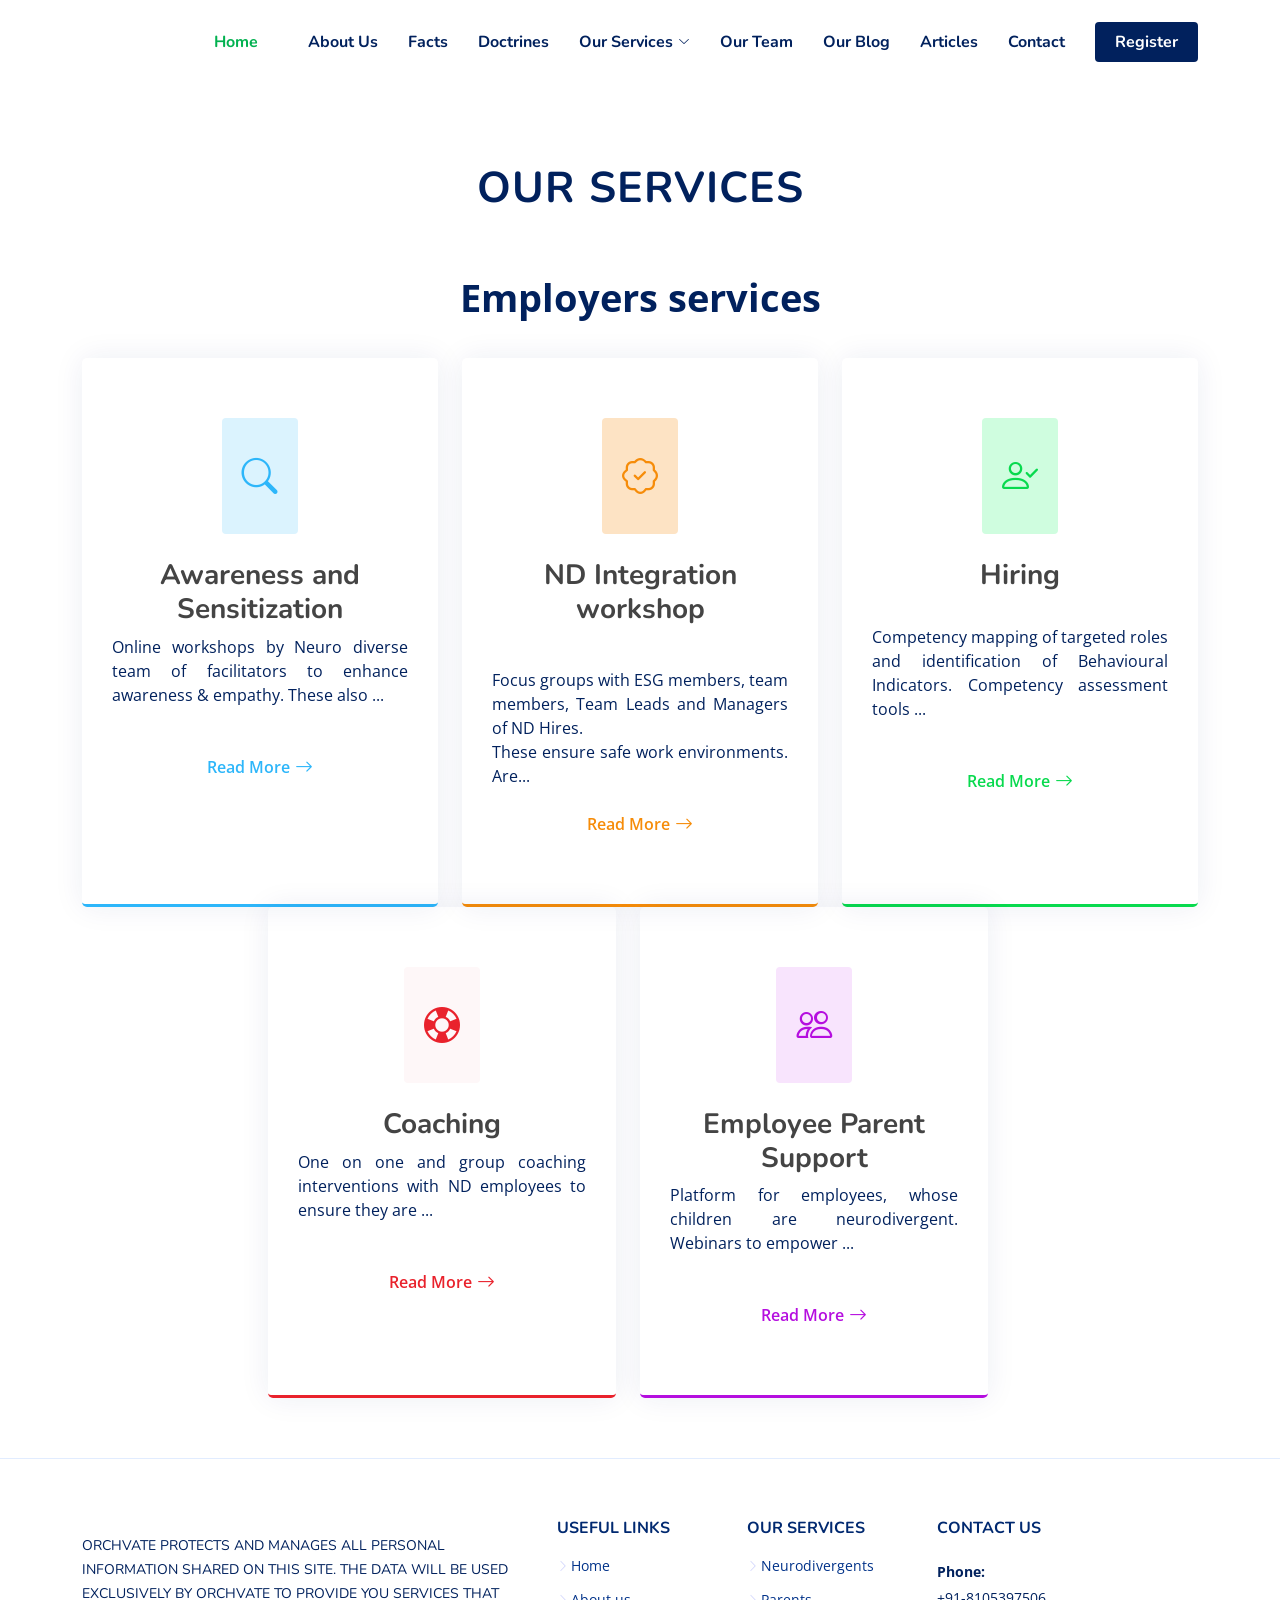
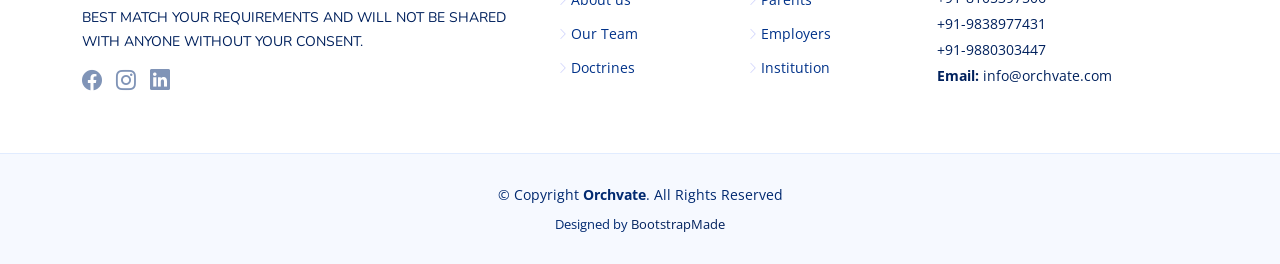
==== Employers.html @ cf3a1c2c "Add files via upload" ====
<!DOCTYPE html>
<html lang="en">

<head>
  
  <meta charset="utf-8">
  <meta content="width=device-width, initial-scale=1.0" name="viewport">

  <title>Orchvate - Our Services</title>
    <meta content="" name="description" />

    <meta content="" name="keywords" />

    <!-- Favicons -->
    <link href="assets/img/favicon.ico" rel="icon" />
    <link href="assets/img/apple-touch-icon.png" rel="apple-touch-icon" />

  <!-- Google Fonts -->
  <link href="https://fonts.googleapis.com/css?family=Open+Sans:300,300i,400,400i,600,600i,700,700i|Nunito:300,300i,400,400i,600,600i,700,700i|Poppins:300,300i,400,400i,500,500i,600,600i,700,700i" rel="stylesheet">

  <!-- Vendor CSS Files -->
  <link href="assets/vendor/bootstrap/css/bootstrap.min.css" rel="stylesheet">
  <link href="assets/vendor/bootstrap-icons/bootstrap-icons.css" rel="stylesheet">
  <link href="assets/vendor/aos/aos.css" rel="stylesheet">
  <link href="assets/vendor/remixicon/remixicon.css" rel="stylesheet">
  <link href="assets/vendor/swiper/swiper-bundle.min.css" rel="stylesheet">
  <link href="assets/vendor/glightbox/css/glightbox.min.css" rel="stylesheet">

  <!-- Template Main CSS File -->
  <link href="assets/css/style.css" rel="stylesheet">
  <link href="assets/css/styles.css" rel="stylesheet" />
  <link href="assets/css/bootstrap.css" rel="stylesheet" />
  <link href="assets/css/magnific-popup.css" rel="stylesheet" />


  <!-- =======================================================
  * Template Name: FlexStart - v1.4.0
  * Template URL: https://bootstrapmade.com/flexstart-bootstrap-startup-template/
  * Author: BootstrapMade.com
  * License: https://bootstrapmade.com/license/
  ======================================================== -->
</head>

<!--Chatbot Script-->
<script async="async" src="https://static.mobilemonkey.com/js/business_5a7b7b3f-1567-4941-aad0-ef495aa0870b-54465063.js"></script>
<script>
window.mmDataLayer = window.mmDataLayer || [];
function mmData(o) { mmDataLayer.push(o); }
</script>
<!--End of Chatbot Script-->
<body>

<!--Modal 1-->
<div class="container">
  <div class="row">
    <div class="col-lg-12">

        <div class="modal" id="buildresume1" tabindex="-1">
                      <div class="modal-dialog modal-xl">
                        <div class="modal-content">
                          <!--   Modal Header -->
                          
                          <div class="modal-header" >
                            <h4 class="modal-title">Employers</h4>
                            <button class="btn-close" data-bs-dismiss="modal"></button>
                            
                          </div>
                          <!-- End of Modal Header -->
                          <!--  Modal Body -->
                          <div class="modal-body">
                            <div class="row">
                              
                              
                              <div class="col-lg-6">
                                <div >
                                  <img style="max-width: 100%;
                                  height: auto;" src="https://raw.githubusercontent.com/rahullrajesh/webtest/main/assets/img/blog/blog-recent-4.jpg" alt="alternative">
                                </div>
                                <!-- end of image-container -->
                              </div>
                              <!-- end of col -->
                              <div class="col-lg-6" style="text-align: justify;">
                                <h3>Awareness and Sensitization</h3>
                               
                                <p>
                                  Online workshops by Neuro diverse team of facilitators to enhance awareness & empathy. These also emphasize on the “what’s in it for me” to employees and identify who would be interested in forming a core ND Employee Support Group.
                                </p>
                               
                               
                                 
                              </div>
                              <!-- end of col -->
                            </div>
                          </div>
                          <!-- End of Modal Body -->
                          <!--  Modal Footer -->
                          <div class="modal-footer">
                          <button class="btn btn-secondary " data-bs-dismiss="modal">Exit</button>
                          <a href="https://docs.google.com/forms/d/e/1FAIpQLSfxAhwfvGC8TtWIo298r9nnQWnaJ-QBJ15aVfv_yOLh9pLIqA/viewform" target="_blank">
                            <button class="btn btn-primary " >Register</button>  
                          </a>                           </div>
                          
                          <!-- End of Modal Footer -->


                        </div>
                      </div>
                    </div>

    </div>
  </div>
</div>
<!--End of Modal 1-->

<!--Modal 2-->
<div class="container">
  <div class="row">
    <div class="col-lg-12">

        <div class="modal" id="buildresume2" tabindex="-1">
                      <div class="modal-dialog modal-xl">
                        <div class="modal-content">
                          <!--   Modal Header -->
                          
                          <div class="modal-header" >
                            <h4 class="modal-title">Employer</h4>
                            <button class="btn-close" data-bs-dismiss="modal"></button>
                            
                          </div>
                          <!-- End of Modal Header -->
                          <!--  Modal Body -->
                          <div class="modal-body">
                            <div class="row">
                              
                              <div class="col-lg-6">
                                <div >
                                  <img style="max-width: 100%;
                                  height: auto;" src="https://raw.githubusercontent.com/rahullrajesh/webtest/main/assets/img/blog/blog-recent-4.jpg" alt="alternative">
                                </div>
                                <!-- end of image-container -->
                              </div>
                              <!-- end of col -->
                              <div class="col-lg-6 " style="text-align: justify;">
                                <h3>ND Integration workshop</h3>
                                
                              
                                
                                <p>Focus groups with ESG members, team members, Team Leads and Managers of ND Hires. These ensure safe work environments. Are conducted by ND Co Trainers to provide hands on experience of working in neurodiverse teams, through simulations.</p>
                                
                               
                                 
                              </div>
                              <!-- end of col -->
                            </div>
                          </div>
                          <!-- End of Modal Body -->
                          <!--  Modal Footer -->
                          <div class="modal-footer">
                          <button class="btn btn-secondary " data-bs-dismiss="modal">Exit</button>
                          <a href="https://docs.google.com/forms/d/e/1FAIpQLSfxAhwfvGC8TtWIo298r9nnQWnaJ-QBJ15aVfv_yOLh9pLIqA/viewform" target="_blank">
                            <button class="btn btn-primary " >Register</button>  
                          </a>                           </div>
                          
                          <!-- End of Modal Footer -->


                        </div>
                      </div>
                    </div>

    </div>
  </div>
</div>
<!--End of Modal 2-->

<!--Modal 3-->
<div class="container">
  <div class="row">
    <div class="col-lg-12">

        <div class="modal" id="buildresume3" tabindex="-1">
                      <div class="modal-dialog modal-xl">
                        <div class="modal-content">
                          <!--   Modal Header -->
                          
                          <div class="modal-header" >
                            <h4 class="modal-title">Employer</h4>
                            <button class="btn-close" data-bs-dismiss="modal"></button>
                            
                          </div>
                          <!-- End of Modal Header -->
                          <!--  Modal Body -->
                          <div class="modal-body">
                            <div class="row">
                              
                              <div class="col-lg-6">
                                <div >
                                  <img style="max-width: 100%;
                                  height: auto;" src="https://raw.githubusercontent.com/rahullrajesh/webtest/main/assets/img/blog/blog-recent-4.jpg" alt="alternative">
                                </div>
                                <!-- end of image-container -->
                              </div>
                              <!-- end of col -->
                              <div class="col-lg-6" style="text-align: justify;">
                                <h3>Hiring</h3>
                                <p>Competency mapping of targeted roles and identification of Behavioural Indicators. Competency assessment tools designed to assess and screen ND individuals. Partner with Hiring companies to identify the right fits.</p>
                              
                                
                               
                                 
                              </div>
                              <!-- end of col -->
                            </div>
                          </div>
                          <!-- End of Modal Body -->
                          <!--  Modal Footer -->
                          <div class="modal-footer">
                          <button class="btn btn-secondary " data-bs-dismiss="modal">Exit</button>
                          <a href="https://docs.google.com/forms/d/e/1FAIpQLSfxAhwfvGC8TtWIo298r9nnQWnaJ-QBJ15aVfv_yOLh9pLIqA/viewform" target="_blank">
                            <button class="btn btn-primary " >Register</button>  
                          </a>                           </div>
                          
                          <!-- End of Modal Footer -->


                        </div>
                      </div>
                    </div>

    </div>
  </div>
</div>
<!--End of Modal 3-->

<!--Modal 4-->
<div class="container">
  <div class="row">
    <div class="col-lg-12">

        <div class="modal" id="buildresume4" tabindex="-1">
                      <div class="modal-dialog modal-xl">
                        <div class="modal-content">
                          <!--   Modal Header -->
                          
                          <div class="modal-header" >
                            <h4 class="modal-title">Employer</h4>
                            <button class="btn-close" data-bs-dismiss="modal"></button>
                            
                          </div>
                          <!-- End of Modal Header -->
                          <!--  Modal Body -->
                          <div class="modal-body">
                            <div class="row">
                              
                              <div class="col-lg-6">
                                <div >
                                  <img style="max-width: 100%;
                                  height: auto;" src="https://raw.githubusercontent.com/rahullrajesh/webtest/main/assets/img/blog/blog-recent-4.jpg" alt="alternative">
                                </div>
                                <!-- end of image-container -->
                              </div>
                              <!-- end of col -->
                              <div class="col-lg-6" style="text-align: justify;">
                                <h3>Coaching</h3>
                                <p>One on one and group coaching interventions with ND employees to ensure they are well integrated. Individual Development Plans are laid down, progress reviewed and feedback is shared with employees and their Managers.</p>
                              
                               
                                
                               
                                 
                              </div>
                              <!-- end of col -->
                            </div>
                          </div>
                          <!-- End of Modal Body -->
                          <!--  Modal Footer -->
                          <div class="modal-footer">
                          <button class="btn btn-secondary " data-bs-dismiss="modal">Exit</button>
                          <a href="https://docs.google.com/forms/d/e/1FAIpQLSfxAhwfvGC8TtWIo298r9nnQWnaJ-QBJ15aVfv_yOLh9pLIqA/viewform" target="_blank">
                            <button class="btn btn-primary " >Register</button>  
                          </a>                           </div>
                          
                          <!-- End of Modal Footer -->


                        </div>
                      </div>
                    </div>

    </div>
  </div>
</div>
<!--End of Modal 4-->

<!--Modal 5-->
<div class="container">
  <div class="row">
    <div class="col-lg-12">

        <div class="modal" id="buildresume5" tabindex="-1">
                      <div class="modal-dialog modal-xl">
                        <div class="modal-content">
                          <!--   Modal Header -->
                          
                          <div class="modal-header" >
                            <h4 class="modal-title">Employer</h4>
                            <button class="btn-close" data-bs-dismiss="modal"></button>
                            
                          </div>
                          <!-- End of Modal Header -->
                          <!--  Modal Body -->
                          <div class="modal-body">
                            <div class="row">
                              
                              <div class="col-lg-6">
                                <div >
                                  <img style="max-width: 100%;
                                  height: auto;" src="https://raw.githubusercontent.com/rahullrajesh/webtest/main/assets/img/blog/blog-recent-4.jpg" alt="alternative">
                                </div>
                                <!-- end of image-container -->
                              </div>
                              <!-- end of col -->
                              <div class="col-lg-6" style="text-align: justify;">
                                <h3>Employee Parent Support</h3>
                                <p>Platform for employees, whose children are neurodivergent. Webinars to empower them and address parenting challenges. Build a self-help community within the organization, that results in employee engagement CSR initiatives in the ND space.</p>
                              
                                
                                
                               
                                 
                              </div>
                              <!-- end of col -->
                            </div>
                          </div>
                          <!-- End of Modal Body -->
                          <!--  Modal Footer -->
                          <div class="modal-footer">
                          <button class="btn btn-secondary " data-bs-dismiss="modal">Exit</button>
                          <a href="https://docs.google.com/forms/d/e/1FAIpQLSfxAhwfvGC8TtWIo298r9nnQWnaJ-QBJ15aVfv_yOLh9pLIqA/viewform" target="_blank">
                            <button class="btn btn-primary " >Register</button>  
                          </a>                           </div>
                          
                          <!-- End of Modal Footer -->


                        </div>
                      </div>
                    </div>

    </div>
  </div>
</div>
<!--End of Modal 5-->



  <!-- ======= Header ======= -->
  <header id="header" class="header fixed-top">
    
    
    <div
      class="
        container-fluid container-xl
        d-flex
        align-items-center
        justify-content-between
      "
    >
      <a href="index.html" class="logo d-flex align-items-center">
        <img src="https://orchvate.com/img/logo.png" alt="" />
        <span></span>
      </a>

      <nav id="navbar" class="navbar">
        <ul>
          <li><a class="nav-link scrollto active" href="./index.html">Home</a></li>
          <li><a class="nav-link scrollto" href="https://rahullrajesh.github.io/webtest/#about">About Us</a></li>
          <!--Change the links according to hosting -->
          <li><a class="nav-link scrollto" href="https://orchvate.com/facts.html">Facts</a></li>
          <!--Change the links according to hosting -->
          <li><a class="nav-link scrollto" href="https://rahullrajesh.github.io/webtest/#blog">Doctrines</a></li>
          <!--Change the links according to hosting -->
          <li class="dropdown">
            <a href="#"
              ><span>Our Services</span> <i class="bi bi-chevron-down"></i
            ></a>
            <ul>
              <li><a href="./Neurodivergents.html">Neurodivergent</a></li>
              <li><a href="./Parents.html">Parents</a></li>
              <li><a href="./Employers.html">Employers</a></li>
              <li><a href="./Institutions.html">Institutions</a></li>
            </ul>
          </li>
          <li><a class="nav-link scrollto" href="https://rahullrajesh.github.io/webtest/#team">Our Team</a></li>
          <!--Change the links according to hosting -->
          <li><a href="https://orchvate.com/blog.html"> Our Blog</a></li>
          <li><a href="#recent-blog-posts"> Articles</a></li>
          <li><a class="nav-link scrollto" href="https://rahullrajesh.github.io/webtest/#contact">Contact</a></li>
          <!--Change the links according to hosting -->
          <li><a class="getstarted scrollto" href="https://rahullrajesh.github.io/webtest/#Registration">Register</a></li>
          <!--Change the links according to hosting -->
        </ul>
        <i class="bi bi-list mobile-nav-toggle"></i>
      </nav>
      <!-- .navbar -->
    </div>
  </header>
  <!-- End Header -->

  <main id="main">


      <!-- ======= Employers Services Section ======= -->
      <section id="Employers services" class="services">
        <div class="container" data-aos="fade-up">
          <header class="section-header">
            <h2></br></br>Our Services</br></br></h2>
            <p>Employers services</p>
          </header>
          
    
              <div class="row gy-4">
                <div
                  class="col-lg-4 col-md-6"
                  data-aos="fade-up-right"
                  data-aos-delay="200"
                >
                  <div class="service-box blue">
                    <i class="bi bi-search icon"></i>
                    <h3>Awareness and Sensitization</br></h3>
                    <p style="text-align:justify">Online workshops by Neuro diverse team of facilitators to enhance awareness & empathy. These also ...
                    </p></br>
                    
                   
                    <a class="read-more" data-bs-target="#buildresume1" data-bs-toggle="modal" ><span>Read More</span> <i class="bi bi-arrow-right"></i
                      ></a>
                    
                  </div>
                </div>
    
                <div
                  class="col-lg-4 col-md-6"
                  data-aos="fade-up"
                  data-aos-delay="400"
                >
                  <div class="service-box orange">
                    <i class="bi bi-patch-check icon"></i>
                    <h3>ND Integration workshop</br></br></h3>
                    <p style="text-align:justify">
                      Focus groups with ESG members, team members, Team Leads and Managers of ND Hires. 
                    </br>These ensure safe work environments. Are... </br>
                     
                      
                    
                   
                    
                     
                    </P>
                   
                  
                    <a class="read-more" data-bs-target="#buildresume2" data-bs-toggle="modal" ><span>Read More</span> <i class="bi bi-arrow-right"></i
                      ></a>
                  </div>
                </div>
    
                <div
                  class="col-lg-4 col-md-6"
                  data-aos="fade-up-left"
                  data-aos-delay="600"
                >
                  <div class="service-box green">
                    <i class="bi bi-person-check icon"></i>
                    <h3>Hiring</h3>
                    <p style="text-align: justify;"></br>Competency mapping of targeted roles and identification of Behavioural Indicators. Competency assessment tools  ...</br></br></p>
                  
                    <a class="read-more" data-bs-target="#buildresume3" data-bs-toggle="modal" ><span>Read More</span> <i class="bi bi-arrow-right"></i
                      ></a>
                  </div>
                </div>
                <div class="row">
                  <div class="col-md-2">
                    
                  </div>
                  
                    <div
                  class="col-lg-4 col-md-6"
                  data-aos="fade-up-right"
                  data-aos-delay="800"
                >
                  <div class="service-box red">
                    <i class="bi bi-life-preserver icon"></i>
                    <h3>Coaching</h3>
                    <p style="text-align: justify;">One on one and group coaching interventions with ND employees to ensure they are ...</br></br></p>
                   
                    <a class="read-more" data-bs-target="#buildresume4" data-bs-toggle="modal" ><span>Read More</span> <i class="bi bi-arrow-right"></i
                      ></a>
                  </div>
                </div>
                <div
                  class="col-lg-4 col-md-6"
                  data-aos="fade-up-left"
                  data-aos-delay="1000"
                >
                  <div class="service-box purple">
                    <i class="bi bi-people icon"></i>
                    <h3>Employee Parent Support</h3>
                    <p style="text-align: justify;">Platform for employees, whose children are neurodivergent. Webinars to empower  ...</br></br></p>
                   
                    <a class="read-more" data-bs-target="#buildresume5" data-bs-toggle="modal" ><span>Read More</span> <i class="bi bi-arrow-right"></i
                      ></a>
                  </div>
                </div>
                  
                  <div class="col-md-2">
                   
                  </div>
                </div>
              
                
              </div>
            </div>
          </section>
      <!-- ======= end of Employers Services Section ======= -->
     

  
    </main><!-- End #main -->

      <!-- ======= Footer ======= -->
    <footer id="footer" class="footer">
      

      <div class="footer-top">
        <div class="container">
          <div class="row gy-4">
            <div class="col-lg-5 col-md-12 footer-info">
              <a href="index.html" class="logo d-flex align-items-center">
                <img data-aos="zoom-in" data-aos-delay="200" src = "https://orchvate.com/img/logo.png" alt="" />
              </a>
              <p>
                ORCHVATE PROTECTS AND MANAGES ALL PERSONAL INFORMATION SHARED ON THIS SITE. THE DATA WILL BE USED EXCLUSIVELY BY ORCHVATE TO PROVIDE YOU SERVICES THAT BEST MATCH YOUR REQUIREMENTS AND WILL NOT BE SHARED WITH ANYONE WITHOUT YOUR CONSENT.
              </p>
              <div class="social-links mt-3">
                
                <a href="https://www.facebook.com/orchvate/" target="_blank" class="facebook"><i class="bi bi-facebook"></i></a>
                <a href="https://instagram.com/orchvate?utm_medium=copy_link" target="_blank" class="instagram"
                  ><i class="bi bi-instagram bx bxl-instagram"></i
                ></a>
                <a href="https://www.linkedin.com/company/orchvate" target="_blank" class="linkedin"
                  ><i class="bi bi-linkedin bx bxl-linkedin"></i
                ></a>
              </div>
            </div>

            <div class="col-lg-2 col-6 footer-links">
              <h4>Useful Links</h4>
              <ul>
                <li>
                  <i class="bi bi-chevron-right"></i> <a href="https://rahullrajesh.github.io/webtest/#hero">Home</a>
                </li>
                <li>
                  <i class="bi bi-chevron-right"></i> <a href="https://rahullrajesh.github.io/webtest/#about">About us</a>
                </li>
                
                <li>
                  <i class="bi bi-chevron-right"></i>
                  <a href="https://rahullrajesh.github.io/webtest/#team">Our Team</a>
                </li>
                <li>
                  <i class="bi bi-chevron-right"></i>
                  <a href="https://rahullrajesh.github.io/webtest/#blog">Doctrines</a>
                </li>
              </ul>
            </div>

            <div class="col-lg-2 col-6 footer-links">
              <h4>Our Services</h4>
              <ul>
                <li>
                  <i class="bi bi-chevron-right"></i> <a href="https://rahullrajesh.github.io/webtest/Neurodivergents.html" target="_blank">Neurodivergents</a>
                </li>
                <li>
                  <i class="bi bi-chevron-right"></i>
                  <a href="https://rahullrajesh.github.io/webtest/Parents.html" target="_blank">Parents</a>
                </li>
                <li>
                  <i class="bi bi-chevron-right"></i>
                  <a href="https://rahullrajesh.github.io/webtest/Employers.html" target="_blank">Employers</a>
                </li>
                <li>
                  <i class="bi bi-chevron-right"></i> <a href="https://rahullrajesh.github.io/webtest/Institutions.html" target="_blank">Institution</a>
                </li>
                
              </ul>
            </div>

            <div
              class="
                col-lg-3 col-md-12
                footer-contact
                text-center text-md-start
              "
            >
              <h4>Contact Us</h4>
              <p>
                
                <strong>Phone:</strong><br/>+91-8105397506<br/>+91-9838977431<br/>+91-9880303447<br />
                <strong>Email:</strong> info@orchvate.com<br />
              </p>
            </div>
          </div>
        </div>
      </div>

      <div class="container">
        <div class="copyright">
          &copy; Copyright <strong><span>Orchvate</span></strong
          >. All Rights Reserved
        </div>
        <div class="credits">
          <!-- All the links in the footer should remain intact. -->
          <!-- You can delete the links only if you purchased the pro version. -->
          <!-- Licensing information: https://bootstrapmade.com/license/ -->
          <!-- Purchase the pro version with working PHP/AJAX contact form: https://bootstrapmade.com/flexstart-bootstrap-startup-template/ -->
          Designed by <a href="https://bootstrapmade.com/">BootstrapMade</a>
        </div>
      </div>
    </footer>
    <!-- End Footer -->

  <a href="#" class="back-to-top d-flex align-items-center justify-content-center"><i class="bi bi-arrow-up-short"></i></a>

  <!-- Vendor JS Files -->
   
  <script src="assets/vendor/bootstrap/js/bootstrap.bundle.js"></script>
  <script src="assets/vendor/aos/aos.js"></script>
  <script src="assets/vendor/php-email-form/validate.js"></script>
  <script src="assets/vendor/swiper/swiper-bundle.min.js"></script>
  <script src="assets/vendor/purecounter/purecounter.js"></script>
  <script src="assets/vendor/isotope-layout/isotope.pkgd.min.js"></script>
  <script src="assets/vendor/glightbox/js/glightbox.min.js"></script>
  
  
  <!--<script src="https://code.jquery.com/jquery-3.3.1.slim.min.js" integrity="sha384-q8i/X+965DzO0rT7abK41JStQIAqVgRVzpbzo5smXKp4YfRvH+8abtTE1Pi6jizo" crossorigin="anonymous"></script>
  <script src="https://cdnjs.cloudflare.com/ajax/libs/popper.js/1.14.3/umd/popper.min.js" integrity="sha384-ZMP7rVo3mIykV+2+9J3UJ46jBk0WLaUAdn689aCwoqbBJiSnjAK/l8WvCWPIPm49" crossorigin="anonymous"></script>
  <script src="https://stackpath.bootstrapcdn.com/bootstrap/4.1.3/js/bootstrap.min.js" integrity="sha384-ChfqqxuZUCnJSK3+MXmPNIyE6ZbWh2IMqE241rYiqJxyMiZ6OW/JmZQ5stwEULTy" crossorigin="anonymous"></script>
-->
 


<!-- Template Main JS File -->
  <script src="assets/js/main.js"></script>
  <!--styles-->

</body>

</html>
---- assets/css/style.css ----
/**
* Template Name: FlexStart - v1.4.0
* Template URL: https://bootstrapmade.com/flexstart-bootstrap-startup-template/
* Author: BootstrapMade.com
* License: https://bootstrapmade.com/license/
*/

/*--------------------------------------------------------------
# General
--------------------------------------------------------------*/
:root {
  scroll-behavior: smooth;
}

body {
  font-family: "Open Sans", sans-serif;
  color: #01215d;
}

a {
  color: #01215d;
  text-decoration: none;
}

a:hover {
  color: #01215d;
  text-decoration: none;
}

h1,
h2,
h3,
h4,
h5,
h6 {
  font-family: "Nunito", sans-serif;
}

/*--------------------------------------------------------------
# Sections
--------------------------------------------------------------*/
section {
  padding: 60px 0;
  overflow: hidden;
}

.section-header {
  text-align: center;
  padding-bottom: 40px;
}

.section-header h2 {
  font-size: 43px;
  letter-spacing: 1px;
  font-weight: 700;
  margin: 0;
  color: #01215D;
  text-transform: uppercase;
}

.section-header p {
  margin: 10px 0 0 0;
  padding: 0;
  font-size: 38px;
  line-height: 42px;
  font-weight: 700;
  color: #01215D;
}

@media (max-width: 768px) {
  .section-header p {
    font-size: 28px;
    line-height: 32px;
  }
}

/*--------------------------------------------------------------
# Breadcrumbs
--------------------------------------------------------------*/
.breadcrumbs {
  padding: 15px 0;
  background: #01215D;
  min-height: 40px;
  margin-top: 82px;
  color: #fff;
}

@media (max-width: 992px) {
  .breadcrumbs {
    margin-top: 57px;
  }
}

.breadcrumbs h2 {
  font-size: 28px;
  font-weight: 500;
}

.breadcrumbs ol {
  display: flex;
  flex-wrap: wrap;
  list-style: none;
  padding: 0 0 10px 0;
  margin: 0;
  font-size: 14px;
}

.breadcrumbs ol a {
  color: #fff;
  transition: 0.3s;
}

.breadcrumbs ol a:hover {
  text-decoration: underline;
}

.breadcrumbs ol li + li {
  padding-left: 10px;
}

.breadcrumbs ol li + li::before {
  display: inline-block;
  padding-right: 10px;
  color: #8894f6;
  content: "/";
}

/*--------------------------------------------------------------
# Back to top button
--------------------------------------------------------------*/
.buttonregister {
  background-color: #4CAF50; /* Green */
  border: none;
  color: white;
  padding: 16px 32px;
  text-align: center;
  text-decoration: none;
  display: inline-block;
  font-size: 16px;
  margin: 4px 2px;
  transition-duration: 0.4s;
  cursor: pointer;
  border-radius: 6px;
}

.buttonreg1 {
  background-color: #02b150; 
  color: white; 
  border: 2px solid #02b150;
}

.buttonreg1:hover {
  background-color: #01215D;
  color: white;
  border: 2px solid #01215D;
  box-shadow: 0 12px 16px 0 rgba(0,0,0,0.24), 0 17px 50px 0 rgba(0,0,0,0.19);
}
.back-to-top {
  position: fixed;
  visibility: hidden;
  opacity: 0;
  right: 15px;
  bottom: 15px;
  z-index: 99999;
  background: #02b150;
  width: 40px;
  height: 40px;
  border-radius: 4px;
  transition: all 0.4s;
}

.back-to-top i {
  font-size: 24px;
  color: #fff;
  line-height: 0;
}

.back-to-top:hover {
  background: #01215d;
  color: #fff;
}

.back-to-top.active {
  visibility: visible;
  opacity: 1;
}

/*--------------------------------------------------------------
# Disable aos animation delay on mobile devices
--------------------------------------------------------------*/
@media screen and (max-width: 768px) {
  [data-aos-delay] {
    transition-delay: 0 !important;
  }
}

/*--------------------------------------------------------------
# Header
--------------------------------------------------------------*/
.header {
  transition: all 0.5s;
  z-index: 997;
  padding: 20px 0;
}

.header.header-scrolled {
  background: #fff;
  padding: 15px 0;
  box-shadow: 0px 2px 20px rgba(1, 41, 112, 0.1);
}

.header .logo {
  line-height: 0;
}

.header .logo img {
  max-height: 40px;
  margin-right: 6px;
}

.header .logo span {
  font-size: 30px;
  font-weight: 700;
  letter-spacing: 1px;
  color: #01215D;
  font-family: "Nunito", sans-serif;
  margin-top: 3px;
}

/*--------------------------------------------------------------
# Navigation Menu
--------------------------------------------------------------*/
/**
* Desktop Navigation 
*/
.navbar {
  padding: 0;
}

.navbar ul {
  margin: 0;
  padding: 0;
  display: flex;
  list-style: none;
  align-items: center;
}

.navbar li {
  position: relative;
}

.navbar a,
.navbar a:focus {
  display: flex;
  align-items: center;
  justify-content: space-between;
  padding: 10px 0 10px 30px;
  font-family: "Nunito", sans-serif;
  font-size: 16px;
  font-weight: 700;
  color: #01215D;
  white-space: nowrap;
  transition: 0.3s;
}

.navbar a i,
.navbar a:focus i {
  font-size: 12px;
  line-height: 0;
  margin-left: 5px;
}

.navbar a:hover,
.navbar .active,
.navbar .active:focus,
.navbar li:hover > a {
  color: #02B150;
  text-shadow: 0 12px 16px 0 rgba(0,0,0,0.24), 0 17px 50px 0 rgba(0,0,0,0.19);
  padding: 8px 20px;
  margin-left: 30px;
  border-radius: 4px;
}

.navbar .getstarted {
  background: #01215D;
  padding: 8px 20px;
  margin-left: 30px;
  border-radius: 4px;
  color: #fff;
}

.navbar .getstarted:hover {
  color: #fff;
  background: #01215D;
  padding: 8px 20px;
  margin-left: 30px;
  border-radius: 4px;
  box-shadow: 0 12px 16px 0 rgba(0,0,0,0.24), 0 17px 50px 0 rgba(0,0,0,0.19);
}

.navbar .dropdown ul {
  display: block;
  position: absolute;
  left: 14px;
  top: calc(100% + 30px);
  margin: 0;
  padding: 10px 0;
  z-index: 99;
  opacity: 0;
  visibility: hidden;
  background: #fff;
  box-shadow: 0px 0px 30px rgba(127, 137, 161, 0.25);
  transition: 0.3s;
  border-radius: 4px;
}

.navbar .dropdown ul li {
  min-width: 200px;
}

.navbar .dropdown ul a {
  padding: 10px 20px;
  font-size: 15px;
  text-transform: none;
  font-weight: 600;
}

.navbar .dropdown ul a i {
  font-size: 12px;
}

.navbar .dropdown ul a:hover,
.navbar .dropdown ul .active:hover,
.navbar .dropdown ul li:hover > a {
  color: #4aff68;
}

.navbar .dropdown:hover > ul {
  opacity: 1;
  top: 100%;
  visibility: visible;
}

.navbar .dropdown .dropdown ul {
  top: 0;
  left: calc(100% - 30px);
  visibility: hidden;
}

.navbar .dropdown .dropdown:hover > ul {
  opacity: 1;
  top: 0;
  left: 100%;
  visibility: visible;
}

@media (max-width: 1366px) {
  .navbar .dropdown .dropdown ul {
    left: -90%;
  }
  .navbar .dropdown .dropdown:hover > ul {
    left: -100%;
  }
}

/**
* Mobile Navigation 
*/
.mobile-nav-toggle {
  color: #01215D;
  font-size: 28px;
  cursor: pointer;
  display: none;
  line-height: 0;
  transition: 0.5s;
}

.mobile-nav-toggle.bi-x {
  color: #fff;
}

@media (max-width: 991px) {
  .mobile-nav-toggle {
    display: block;
  }
  .navbar ul {
    display: none;
  }
}

.navbar-mobile {
  position: fixed;
  overflow: hidden;
  top: 0;
  right: 0;
  left: 0;
  bottom: 0;
  background: #02b150;
  transition: 0.3s;
}

.navbar-mobile .mobile-nav-toggle {
  position: absolute;
  top: 15px;
  right: 15px;
}

.navbar-mobile ul {
  display: block;
  position: absolute;
  top: 55px;
  right: 15px;
  bottom: 15px;
  left: 15px;
  padding: 10px 0;
  border-radius: 10px;
  background-color: #fff;
  overflow-y: auto;
  transition: 0.3s;
}

.navbar-mobile a {
  padding: 10px 20px;
  font-size: 15px;
  color: #01215D;
}

.navbar-mobile a:hover,
.navbar-mobile .active,
.navbar-mobile li:hover > a {
  color: #01215d;
}

.navbar-mobile .getstarted {
  margin: 15px;
}

.navbar-mobile .dropdown ul {
  position: static;
  display: none;
  margin: 10px 20px;
  padding: 10px 0;
  z-index: 99;
  opacity: 1;
  visibility: visible;
  background: #fff;
  box-shadow: 0px 0px 30px rgba(127, 137, 161, 0.25);
}

.navbar-mobile .dropdown ul li {
  min-width: 200px;
}

.navbar-mobile .dropdown ul a {
  padding: 10px 20px;
}

.navbar-mobile .dropdown ul a i {
  font-size: 12px;
}

.navbar-mobile .dropdown ul a:hover,
.navbar-mobile .dropdown ul .active:hover,
.navbar-mobile .dropdown ul li:hover > a {
  color: #01215d;
}

.navbar-mobile .dropdown > .dropdown-active {
  display: block;
}

/*--------------------------------------------------------------
# Hero Section
--------------------------------------------------------------*/
.hero {
  width: 100%;
  height: 100vh;
  
  no-repeat;
  background-size: cover;
}

.hero h1 {
  margin: 0;
  font-size: 48px;
  font-weight: 700;
  color: #01215D;
}

.hero h2 {
  color: #444444;
  margin: 15px 0 0 0;
  font-size: 26px;
}

.hero .btn-get-started {
  margin-top: 30px;
  line-height: 0;
  padding: 15px 40px;
  border-radius: 4px;
  transition: 0.5s;
  color: #fff;
  background: #02b150;
  box-shadow: 0px 5px 30px rgba(65, 84, 241, 0.4);
}

.hero .btn-get-started span {
  font-family: "Nunito", sans-serif;
  font-weight: 600;
  font-size: 16px;
  letter-spacing: 1px;
}

.hero .btn-get-started i {
  margin-left: 5px;
  font-size: 18px;
  transition: 0.3s;
}

.hero .btn-get-started:hover i {
  transform: translateX(5px);
}

.hero .hero-img {
  text-align: right;
}

@media (min-width: 1024px) {
  .hero {
    background-attachment: fixed;
  }
}

@media (max-width: 991px) {
  .hero {
    height: auto;
    padding: 120px 0 60px 0;
  }
  .hero .hero-img {
    text-align: center;
    margin-top: 80px;
  }
  .hero .hero-img img {
    width: 80%;
  }
}

@media (max-width: 768px) {
  .hero {
    text-align: center;
  }
  .hero h1 {
    font-size: 32px;
  }
  .hero h2 {
    font-size: 24px;
  }
  .hero .hero-img img {
    width: 100%;
  }
}

/*--------------------------------------------------------------
# Index Page
--------------------------------------------------------------*/
/*--------------------------------------------------------------
# About
--------------------------------------------------------------*/
.about .content {
  background-color: #f6f9ff;
  padding: 40px;
}

.about h3 {
  font-size: 14px;
  font-weight: 700;
  color: #01215D;
  text-transform: uppercase;
}

.about h2 {
  font-size: 24px;
  font-weight: 700;
  color: #01215D;
}

.about p {
  margin: 15px 0 30px 0;
  line-height: 24px;
}

.about .btn-read-more {
  line-height: 0;
  padding: 15px 40px;
  border-radius: 4px;
  transition: 0.5s;
  color: #fff;
  background: #02b150;
  box-shadow: 0px 5px 25px rgba(65, 84, 241, 0.3);
}

.about .btn-read-more span {
  font-family: "Nunito", sans-serif;
  font-weight: 600;
  font-size: 16px;
  letter-spacing: 1px;
}

.about .btn-read-more i {
  margin-left: 5px;
  font-size: 18px;
  transition: 0.3s;
}

.about .btn-read-more:hover i {
  transform: translateX(5px);
}

/*--------------------------------------------------------------
# Values
--------------------------------------------------------------*/
.values .box {
  padding: 30px;
  box-shadow: 0px 0 5px rgba(1, 41, 112, 0.08);
  text-align: center;
  transition: 0.3s;
  height: 100%;
}

.values .box img {
  padding: 30px 50px;
  transition: 0.5s;
  transform: scale(1.1);
}

.values .box h3 {
  font-size: 24px;
  color: #01215D;
  font-weight: 700;
  margin-bottom: 18px;
}

.values .box:hover {
  box-shadow: 0px 0 30px rgba(1, 41, 112, 0.08);
}

.values .box:hover img {
  transform: scale(1);
}

/*--------------------------------------------------------------
# Counts
--------------------------------------------------------------*/
.counts {
  padding: 70px 0 60px;
}

.counts .count-box {
  display: flex;
  align-items: center;
  padding: 30px;
  width: 100%;
  background: #fff;
  box-shadow: 0px 0 30px rgba(1, 41, 112, 0.08);
}

.counts .count-box i {
  font-size: 42px;
  line-height: 0;
  margin-right: 20px;
  color: #4154f1;
}

.counts .count-box span {
  font-size: 36px;
  display: block;
  font-weight: 600;
  color: #01215D;
}

.counts .count-box p {
  padding: 0;
  margin: 0;
  font-family: "Nunito", sans-serif;
  font-size: 14px;
}

/*--------------------------------------------------------------
# Features
--------------------------------------------------------------*/
.features .feature-box {
  padding: 24px 20px;
  box-shadow: 0px 0 30px rgba(1, 41, 112, 0.08);
  transition: 0.3s;
  height: 100%;
}

.features .feature-box h3 {
  font-size: 18px;
  color: #012970;
  font-weight: 700;
  margin: 0;
}

.features .feature-box i {
  line-height: 0;
  background: #ecf3ff;
  padding: 4px;
  margin-right: 10px;
  font-size: 24px;
  border-radius: 3px;
  transition: 0.3s;
}

.features .feature-box:hover i {
  background: #4154f1;
  color: #fff;
}

.features .feture-tabs {
  margin-top: 120px;
}

.features .feture-tabs h3 {
  color: #012970;
  font-weight: 700;
  font-size: 32px;
  margin-bottom: 10px;
}

@media (max-width: 768px) {
  .features .feture-tabs h3 {
    font-size: 28px;
  }
}

.features .feture-tabs .nav-pills {
  border-bottom: 1px solid #eee;
}

.features .feture-tabs .nav-link {
  background: none;
  text-transform: uppercase;
  font-size: 15px;
  font-weight: 600;
  color: #012970;
  padding: 12px 0;
  margin-right: 25px;
  margin-bottom: -2px;
  border-radius: 0;
}

.features .feture-tabs .nav-link.active {
  color: #4154f1;
  border-bottom: 3px solid #4154f1;
}

.features .feture-tabs .tab-content h4 {
  font-size: 18px;
  margin: 0;
  font-weight: 700;
  color: #012970;
}

.features .feture-tabs .tab-content i {
  font-size: 24px;
  line-height: 0;
  margin-right: 8px;
  color: #4154f1;
}

.features .feature-icons {
  margin-top: 120px;
}

.features .feature-icons h3 {
  color: #012970;
  font-weight: 700;
  font-size: 32px;
  margin-bottom: 20px;
  text-align: center;
}

@media (max-width: 768px) {
  .features .feature-icons h3 {
    font-size: 28px;
  }
}

.features .feature-icons .content .icon-box {
  display: flex;
}

.features .feature-icons .content .icon-box h4 {
  font-size: 20px;
  font-weight: 700;
  margin: 0 0 10px 0;
  color: #012970;
}

.features .feature-icons .content .icon-box i {
  font-size: 44px;
  line-height: 44px;
  color: #0245bc;
  margin-right: 15px;
}

.features .feature-icons .content .icon-box p {
  font-size: 15px;
  color: #848484;
}

/*--------------------------------------------------------------
# Services
--------------------------------------------------------------*/
.services .service-box {
  box-shadow: 0px 0 30px rgba(1, 41, 112, 0.08);
  height: 100%;
  padding: 60px 30px;
  text-align: center;
  transition: 0.3s;
  border-radius: 5px;
}

.services .service-box .icon {
  font-size: 36px;
  padding: 40px 20px;
  border-radius: 4px;
  position: relative;
  margin-bottom: 25px;
  display: inline-block;
  line-height: 0;
  transition: 0.3s;
}

.services .service-box h3 {
  color: #444444;
  font-weight: 700;
}

.services .service-box .read-more {
  display: inline-flex;
  align-items: center;
  justify-content: center;
  font-weight: 600;
  font-size: 16px;
  padding: 8px 20px;
}

.services .service-box .read-more i {
  line-height: 0;
  margin-left: 5px;
  font-size: 18px;
}

.services .service-box.blue {
  border-bottom: 3px solid #2db6fa;
}

.services .service-box.blue .icon {
  color: #2db6fa;
  background: #dbf3fe;
}

.services .service-box.blue .read-more {
  color: #2db6fa;
  
}

.services .service-box.blue:hover {
  background: #2db6fa;
  cursor: pointer;
}

.services .service-box.orange {
  border-bottom: 3px solid #f68c09;
}

.services .service-box.orange .icon {
  color: #f68c09;
  background: #fde3c4;
}

.services .service-box.orange .read-more {
  color: #f68c09;
}

.services .service-box.orange:hover {
  background: #f68c09;
  cursor: pointer;
}

.services .service-box.green {
  border-bottom: 3px solid #08da4e;
}

.services .service-box.green .icon {
  color: #08da4e;
  background: #cffddf;
}

.services .service-box.green .read-more {
  color: #08da4e;
}

.services .service-box.green:hover {
  background: #08da4e;
  cursor: pointer;
}

.services .service-box.red {
  border-bottom: 3px solid #e9222c;
}

.services .service-box.red .icon {
  color: #e9222c;
  background: #fef7f8;
}

.services .service-box.red .read-more {
  color: #e9222c;
}

.services .service-box.red:hover {
  background: #e9222c;
  cursor: pointer;
}

.services .service-box.purple {
  border-bottom: 3px solid #b50edf;
}

.services .service-box.purple .icon {
  color: #b50edf;
  background: #f8e4fd;
}

.services .service-box.purple .read-more {
  color: #b50edf;
}

.services .service-box.purple:hover {
  background: #b50edf;
  cursor: pointer;
}

.services .service-box.pink {
  border-bottom: 3px solid #f51f9c;
}

.services .service-box.pink .icon {
  color: #f51f9c;
  background: #feecf7;
}

.services .service-box.pink .read-more {
  color: #f51f9c;
}

.services .service-box.pink:hover {
  background: #f51f9c;
  cursor: pointer;     
}

.services .service-box:hover h3,
.services .service-box:hover p,
.services .service-box:hover .read-more {
  color: #fff;
}

.services .service-box:hover .icon {
  background: #fff;
}

/*--------------------------------------------------------------
# Pricing
--------------------------------------------------------------*/
.pricing .box {
  padding: 40px 20px;
  background: #fff;
  text-align: center;
  box-shadow: 0px 0 30px rgba(1, 41, 112, 0.08);
  border-radius: 4px;
  position: relative;
  overflow: hidden;
  transition: 0.3s;
}

.pricing .box:hover {
  transform: scale(1.1);
  box-shadow: 0px 0 30px rgba(1, 41, 112, 0.1);
}

.pricing h3 {
  font-weight: 700;
  font-size: 18px;
  margin-bottom: 15px;
}

.pricing .price {
  font-size: 36px;
  color: #444444;
  font-weight: 600;
  font-family: "Poppins", sans-serif;
}

.pricing .price sup {
  font-size: 20px;
  top: -15px;
  left: -3px;
}

.pricing .price span {
  color: #bababa;
  font-size: 16px;
  font-weight: 300;
}

.pricing img {
  padding: 30px 40px;
}

.pricing ul {
  padding: 0;
  list-style: none;
  color: #444444;
  text-align: center;
  line-height: 26px;
  font-size: 16px;
  margin-bottom: 25px;
}

.pricing ul li {
  padding-bottom: 10px;
}

.pricing ul .na {
  color: #ccc;
  text-decoration: line-through;
}

.pricing .btn-buy {
  display: inline-block;
  padding: 8px 40px 10px 40px;
  border-radius: 50px;
  color: #4154f1;
  transition: none;
  font-size: 16px;
  font-weight: 400;
  font-family: "Nunito", sans-serif;
  font-weight: 600;
  transition: 0.3s;
  border: 1px solid #4154f1;
}

.pricing .btn-buy:hover {
  background: #4154f1;
  color: #fff;
}

.pricing .featured {
  width: 200px;
  position: absolute;
  top: 18px;
  right: -68px;
  transform: rotate(45deg);
  z-index: 1;
  font-size: 14px;
  padding: 1px 0 3px 0;
  background: #4154f1;
  color: #fff;
}

/*--------------------------------------------------------------
# F.A.Q
--------------------------------------------------------------*/
.faq .accordion-collapse {
  border: 0;
}

.faq .accordion-button {
  padding: 15px 15px 20px 0;
  font-weight: 600;
  border: 0;
  font-size: 18px;
  color: #444444;
  text-align: left;
}

.faq .accordion-button:focus {
  box-shadow: none;
}

.faq .accordion-button:not(.collapsed) {
  background: none;
  color: #4154f1;
  border-bottom: 0;
}

.faq .accordion-body {
  padding: 0 0 25px 0;
  border: 0;
}

/*--------------------------------------------------------------
# Portfolio
--------------------------------------------------------------*/
.portfolio #portfolio-flters {
  padding: 0;
  margin: 0 auto 25px auto;
  list-style: none;
  text-align: center;
  background: white;
  border-radius: 50px;
  padding: 2px 15px;
}

.portfolio #portfolio-flters li {
  cursor: pointer;
  display: inline-block;
  padding: 8px 20px 10px 20px;
  font-size: 15px;
  font-weight: 600;
  line-height: 1;
  color: #444444;
  margin: 0 4px 8px 4px;
  transition: 0.3s;
  border-radius: 50px;
  border: 1px solid #fff;
}

.portfolio #portfolio-flters li:hover,
.portfolio #portfolio-flters li.filter-active {
  color: #4154f1;
  border-color: #4154f1;
}

.portfolio #portfolio-flters li:last-child {
  margin-right: 0;
}

.portfolio .portfolio-wrap {
  transition: 0.3s;
  position: relative;
  overflow: hidden;
  z-index: 1;
  background: rgba(255, 255, 255, 0.75);
}

.portfolio .portfolio-wrap::before {
  content: "";
  background: rgba(255, 255, 255, 0.75);
  position: absolute;
  left: 30px;
  right: 30px;
  top: 30px;
  bottom: 30px;
  transition: all ease-in-out 0.3s;
  z-index: 2;
  opacity: 0;
}

.portfolio .portfolio-wrap img {
  transition: 1s;
}

.portfolio .portfolio-wrap .portfolio-info {
  opacity: 0;
  position: absolute;
  top: 0;
  left: 0;
  right: 0;
  bottom: 0;
  text-align: center;
  z-index: 3;
  transition: all ease-in-out 0.3s;
  display: flex;
  flex-direction: column;
  justify-content: center;
  align-items: center;
}

.portfolio .portfolio-wrap .portfolio-info::before {
  display: block;
  content: "";
  width: 48px;
  height: 48px;
  position: absolute;
  top: 35px;
  left: 35px;
  border-top: 3px solid rgba(1, 41, 112, 0.2);
  border-left: 3px solid rgba(1, 41, 112, 0.2);
  transition: all 0.5s ease 0s;
  z-index: 9994;
}

.portfolio .portfolio-wrap .portfolio-info::after {
  display: block;
  content: "";
  width: 48px;
  height: 48px;
  position: absolute;
  bottom: 35px;
  right: 35px;
  border-bottom: 3px solid rgba(1, 41, 112, 0.2);
  border-right: 3px solid rgba(1, 41, 112, 0.2);
  transition: all 0.5s ease 0s;
  z-index: 9994;
}

.portfolio .portfolio-wrap .portfolio-info h4 {
  font-size: 20px;
  color: #012970;
  font-weight: 700;
}

.portfolio .portfolio-wrap .portfolio-info p {
  color: #012970;
  font-weight: 600;
  font-size: 14px;
  text-transform: uppercase;
  padding: 0;
  margin: 0;
}

.portfolio .portfolio-wrap .portfolio-links {
  text-align: center;
  z-index: 4;
}

.portfolio .portfolio-wrap .portfolio-links a {
  color: #fff;
  background: #4154f1;
  margin: 10px 2px;
  width: 36px;
  height: 36px;
  display: inline-flex;
  align-items: center;
  justify-content: center;
  border-radius: 50%;
  transition: 0.3s;
}

.portfolio .portfolio-wrap .portfolio-links a i {
  font-size: 24px;
  line-height: 0;
}

.portfolio .portfolio-wrap .portfolio-links a:hover {
  background: #5969f3;
}

.portfolio .portfolio-wrap:hover img {
  transform: scale(1.1);
}

.portfolio .portfolio-wrap:hover::before {
  top: 0;
  left: 0;
  right: 0;
  bottom: 0;
  opacity: 1;
}

.portfolio .portfolio-wrap:hover .portfolio-info {
  opacity: 1;
}

.portfolio .portfolio-wrap:hover .portfolio-info::before {
  top: 15px;
  left: 15px;
}

.portfolio .portfolio-wrap:hover .portfolio-info::after {
  bottom: 15px;
  right: 15px;
}

/*--------------------------------------------------------------
# Portfolio Details
--------------------------------------------------------------*/
.portfolio-details {
  padding-top: 40px;
}

.portfolio-details .portfolio-details-slider img {
  width: 100%;
}

.portfolio-details .portfolio-details-slider .swiper-pagination {
  margin-top: 20px;
  position: relative;
}

.portfolio-details
  .portfolio-details-slider
  .swiper-pagination
  .swiper-pagination-bullet {
  width: 12px;
  height: 12px;
  background-color: #fff;
  opacity: 1;
  border: 1px solid #4154f1;
}

.portfolio-details
  .portfolio-details-slider
  .swiper-pagination
  .swiper-pagination-bullet-active {
  background-color: #4154f1;
}

.portfolio-details .portfolio-info {
  padding: 30px;
  box-shadow: 0px 0 30px rgba(1, 41, 112, 0.08);
}

.portfolio-details .portfolio-info h3 {
  font-size: 22px;
  font-weight: 700;
  margin-bottom: 20px;
  padding-bottom: 20px;
  border-bottom: 1px solid #eee;
}

.portfolio-details .portfolio-info ul {
  list-style: none;
  padding: 0;
  font-size: 15px;
}

.portfolio-details .portfolio-info ul li + li {
  margin-top: 10px;
}

.portfolio-details .portfolio-description {
  padding-top: 30px;
}

.portfolio-details .portfolio-description h2 {
  font-size: 26px;
  font-weight: 700;
  margin-bottom: 20px;
}

.portfolio-details .portfolio-description p {
  padding: 0;
}

/*--------------------------------------------------------------
# Testimonials
--------------------------------------------------------------*/
.testimonials .testimonial-item {
  box-sizing: content-box;
  padding: 30px;
  margin: 40px 30px;
  box-shadow: 0px 0 20px rgba(1, 41, 112, 0.1);
  background: #fff;
  min-height: 320px;
  display: flex;
  flex-direction: column;
  text-align: center;
  transition: 0.3s;
}

.testimonials .testimonial-item .stars {
  margin-bottom: 15px;
}

.testimonials .testimonial-item .stars i {
  color: #ffc107;
  margin: 0 1px;
}

.testimonials .testimonial-item .testimonial-img {
  width: 90px;
  border-radius: 50%;
  border: 4px solid #fff;
  margin: 0 auto;
}

.testimonials .testimonial-item h3 {
  font-size: 18px;
  font-weight: bold;
  margin: 10px 0 5px 0;
  color: #111;
}

.testimonials .testimonial-item h4 {
  font-size: 14px;
  color: #999;
  margin: 0;
}

.testimonials .testimonial-item p {
  font-style: italic;
  margin: 0 auto 15px auto;
}

.testimonials .swiper-pagination {
  margin-top: 20px;
  position: relative;
}

.testimonials .swiper-pagination .swiper-pagination-bullet {
  width: 12px;
  height: 12px;
  background-color: #fff;
  opacity: 1;
  border: 1px solid #4154f1;
}

.testimonials .swiper-pagination .swiper-pagination-bullet-active {
  background-color: #4154f1;
}

.testimonials .swiper-slide {
  opacity: 0.3;
}

@media (max-width: 1199px) {
  .testimonials .swiper-slide-active {
    opacity: 1;
  }
  .testimonials .swiper-pagination {
    margin-top: 0;
  }
}

@media (min-width: 1200px) {
  .testimonials .swiper-slide-next {
    opacity: 1;
    transform: scale(1.12);
  }
}

/*--------------------------------------------------------------
# Team
--------------------------------------------------------------*/
.team {
  background: #fff;
  padding: 60px 0;
}

.team .member {
  overflow: hidden;
  text-align: center;
  border-radius: 5px;
  background: #fff;
  box-shadow: 0px 0 30px rgba(1, 41, 112, 0.08);
  transition: 0.3s;
}

.team .member .member-img {
  position: relative;
  overflow: hidden;
}

.team .member .member-img:after {
  position: absolute;
  content: "";
  left: 0;
  bottom: 0;
  height: 100%;
  width: 100%;
  background: url(../img/team-shape.svg) no-repeat center bottom;
  background-size: contain;
  z-index: 1;
}

.team .member .social {
  position: absolute;
  right: -100%;
  top: 30px;
  opacity: 0;
  border-radius: 4px;
  transition: 0.5s;
  background: rgba(255, 255, 255, 0.3);
  z-index: 2;
}

.team .member .social a {
  transition: color 0.3s;
  color: rgba(1, 41, 112, 0.5);
  margin: 15px 12px;
  display: block;
  line-height: 0;
  text-align: center;
}

.team .member .social a:hover {
  color: rgba(1, 41, 112, 0.8);
}

.team .member .social i {
  font-size: 18px;
}

.team .member .member-info {
  padding: 10px 15px 20px 15px;
}

.team .member .member-info h4 {
  font-weight: 700;
  margin-bottom: 5px;
  font-size: 20px;
  color: #012970;
}

.team .member .member-info span {
  display: block;
  font-size: 14px;
  font-weight: 400;
  color: #aaaaaa;
}

.team .member .member-info p {
  font-style: italic;
  font-size: 14px;
  padding-top: 15px;
  line-height: 26px;
  color: #5e5e5e;
}

.team .member:hover {
  transform: scale(1.08);
  box-shadow: 0px 0 30px rgba(1, 41, 112, 0.1);
}

.team .member:hover .social {
  right: 8px;
  opacity: 1;
}

/*--------------------------------------------------------------
# Clients
--------------------------------------------------------------*/
.clients .clients-slider .swiper-slide img {
  opacity: 0.5;
  transition: 0.3s;
  
}

.clients .clients-slider .swiper-slide img:hover {
  opacity: 1;
}

.clients .clients-slider .swiper-pagination {
  margin-top: 20px;
  position: relative;
}

.clients .clients-slider .swiper-pagination .swiper-pagination-bullet {
  width: 12px;
  height: 12px;
  background-color: #fff;
  opacity: 1;
  border: 1px solid #02b150;
}

.clients .clients-slider .swiper-pagination .swiper-pagination-bullet-active {
  background-color: #02b150;
}

/*--------------------------------------------------------------
# Recent Blog Posts
--------------------------------------------------------------*/
.recent-blog-posts .post-box {
  box-shadow: 0px 0 30px rgba(1, 41, 112, 0.08);
  transition: 0.3s;
  height: 100%;
  overflow: hidden;
  padding: 30px;
  border-radius: 8px;
  position: relative;
  display: flex;
  flex-direction: column;
}

.recent-blog-posts .post-box .post-img {
  overflow: hidden;
  margin: -30px -30px 15px -30px;
  position: relative;
}

.recent-blog-posts .post-box .post-img img {
  transition: 0.5s;
}

.recent-blog-posts .post-box .post-date {
  font-size: 16px;
  font-weight: 600;
  color: rgba(1, 41, 112, 0.6);
  display: block;
  margin-bottom: 10px;
}

.recent-blog-posts .post-box .post-title {
  font-size: 24px;
  color: #012970;
  font-weight: 700;
  margin-bottom: 18px;
  position: relative;
  transition: 0.3s;
}

.recent-blog-posts .post-box .readmore {
  display: flex;
  align-items: center;
  font-weight: 600;
  line-height: 1;
  transition: 0.3s;
}

.recent-blog-posts .post-box .readmore i {
  line-height: 0;
  margin-left: 4px;
  font-size: 18px;
}

.recent-blog-posts .post-box:hover .post-title {
  color: #4154f1;
}

.recent-blog-posts .post-box:hover .post-img img {
  transform: rotate(6deg) scale(1.2);
}

/*--------------------------------------------------------------
# Contact
--------------------------------------------------------------*/
.contact .info-box {
  color:#01215d;
  background: #fafbff;
  padding: 30px;
}

.contact .info-box i {
  font-size: 38px;
  line-height: 0;
  color: #4154f1;
}

.contact .info-box h3 {
  font-size: 20px;
  color: #012970;
  font-weight: 700;
  margin: 20px 0 10px 0;
}

.contact .info-box p {
  padding: 0;
  line-height: 24px;
  font-size: 14px;
  margin-bottom: 0;
}

.contact .php-email-form {
  background: #fafbff;
  padding: 30px;
  height: 100%;
}

.contact .php-email-form .error-message {
  display: none;
  color: #fff;
  background: #ed3c0d;
  text-align: left;
  padding: 15px;
  margin-bottom: 24px;
  font-weight: 600;
}

.contact .php-email-form .sent-message {
  display: none;
  color: #fff;
  background: #18d26e;
  text-align: center;
  padding: 15px;
  margin-bottom: 24px;
  font-weight: 600;
}

.contact .php-email-form .loading {
  display: none;
  background: #fff;
  text-align: center;
  padding: 15px;
  margin-bottom: 24px;
}

.contact .php-email-form .loading:before {
  content: "";
  display: inline-block;
  border-radius: 50%;
  width: 24px;
  height: 24px;
  margin: 0 10px -6px 0;
  border: 3px solid #18d26e;
  border-top-color: #eee;
  -webkit-animation: animate-loading 1s linear infinite;
  animation: animate-loading 1s linear infinite;
}

.contact .php-email-form input,
.contact .php-email-form textarea {
  border-radius: 0;
  box-shadow: none;
  font-size: 14px;
  border-radius: 0;
}

.contact .php-email-form input:focus,
.contact .php-email-form textarea:focus {
  border-color: #4154f1;
}

.contact .php-email-form input {
  padding: 10px 15px;
}

.contact .php-email-form textarea {
  padding: 12px 15px;
}

.contact .php-email-form button[type="submit"] {
  background: #02b150;
  border: 0;
  padding: 10px 30px;
  color: #fff;
  transition: 0.4s;
  border-radius: 4px;
}

.contact .php-email-form button[type="submit"]:hover {
  background: #5969f3;
}

@-webkit-keyframes animate-loading {
  0% {
    transform: rotate(0deg);
  }
  100% {
    transform: rotate(360deg);
  }
}

@keyframes animate-loading {
  0% {
    transform: rotate(0deg);
  }
  100% {
    transform: rotate(360deg);
  }
}

/*--------------------------------------------------------------
# Blog
--------------------------------------------------------------*/
.blog {
  padding: 40px 0 20px 0;
}

.blog .entry {
  padding: 30px;
  margin-bottom: 60px;
  box-shadow: 0 4px 16px rgba(0, 0, 0, 0.1);
}

.blog .entry .entry-img {
  max-height: 440px;
  margin: -30px -30px 20px -30px;
  overflow: hidden;
}

.blog .entry .entry-title {
  font-size: 28px;
  font-weight: bold;
  padding: 0;
  margin: 0 0 20px 0;
}

.blog .entry .entry-title a {
  color: #012970;
  transition: 0.3s;
}

.blog .entry .entry-title a:hover {
  color: #4154f1;
}

.blog .entry .entry-meta {
  margin-bottom: 15px;
  color: #4084fd;
}

.blog .entry .entry-meta ul {
  display: flex;
  flex-wrap: wrap;
  list-style: none;
  align-items: center;
  padding: 0;
  margin: 0;
}

.blog .entry .entry-meta ul li + li {
  padding-left: 20px;
}

.blog .entry .entry-meta i {
  font-size: 16px;
  margin-right: 8px;
  line-height: 0;
}

.blog .entry .entry-meta a {
  color: #777777;
  font-size: 14px;
  display: inline-block;
  line-height: 1;
}

.blog .entry .entry-content p {
  line-height: 24px;
}

.blog .entry .entry-content .read-more {
  -moz-text-align-last: right;
  text-align-last: right;
}

.blog .entry .entry-content .read-more a {
  display: inline-block;
  background: #4154f1;
  color: #fff;
  padding: 6px 20px;
  transition: 0.3s;
  font-size: 14px;
  border-radius: 4px;
}

.blog .entry .entry-content .read-more a:hover {
  background: #5969f3;
}

.blog .entry .entry-content h3 {
  font-size: 22px;
  margin-top: 30px;
  font-weight: bold;
}

.blog .entry .entry-content blockquote {
  overflow: hidden;
  background-color: #fafafa;
  padding: 60px;
  position: relative;
  text-align: justify;
  margin: 20px 0;
}

.blog .entry .entry-content blockquote p {
  color: #444444;
  line-height: 1.6;
  margin-bottom: 0;
  font-style: italic;
  font-weight: 500;
  
  text-align: justify;
  
}

.blog .entry .entry-content blockquote::after {
  content: "";
  position: absolute;
  left: 0;
  top: 0;
  bottom: 0;
  width: 3px;
  background-color: #012970;
  margin-top: 20px;
  margin-bottom: 20px;
  text-align: justify;
}

.blog .entry .entry-footer {
  padding-top: 10px;
  border-top: 1px solid #e6e6e6;
}

.blog .entry .entry-footer i {
  color: #0d64fd;
  display: inline;
}

.blog .entry .entry-footer a {
  color: #013289;
  transition: 0.3s;
}

.blog .entry .entry-footer a:hover {
  color: #4154f1;
}

.blog .entry .entry-footer .cats {
  list-style: none;
  display: inline;
  padding: 0 20px 0 0;
  font-size: 14px;
}

.blog .entry .entry-footer .cats li {
  display: inline-block;
}

.blog .entry .entry-footer .tags {
  list-style: none;
  display: inline;
  padding: 0;
  font-size: 14px;
}

.blog .entry .entry-footer .tags li {
  display: inline-block;
}

.blog .entry .entry-footer .tags li + li::before {
  padding-right: 6px;
  color: #6c757d;
  content: ",";
}

.blog .entry .entry-footer .share {
  font-size: 16px;
}

.blog .entry .entry-footer .share i {
  padding-left: 5px;
}

.blog .entry-single {
  margin-bottom: 30px;
}

.blog .blog-author {
  padding: 20px;
  margin-bottom: 30px;
  box-shadow: 0 4px 16px rgba(0, 0, 0, 0.1);
}

.blog .blog-author img {
  width: 120px;
  margin-right: 20px;
}

.blog .blog-author h4 {
  font-weight: 600;
  font-size: 22px;
  margin-bottom: 0px;
  padding: 0;
  color: #012970;
}

.blog .blog-author .social-links {
  margin: 0 10px 10px 0;
}

.blog .blog-author .social-links a {
  color: rgba(1, 41, 112, 0.5);
  margin-right: 5px;
}

.blog .blog-author p {
  font-style: italic;
  color: #b7b7b7;
}

.blog .blog-comments {
  margin-bottom: 30px;
}

.blog .blog-comments .comments-count {
  font-weight: bold;
}

.blog .blog-comments .comment {
  margin-top: 30px;
  position: relative;
}

.blog .blog-comments .comment .comment-img {
  margin-right: 14px;
}

.blog .blog-comments .comment .comment-img img {
  width: 60px;
}

.blog .blog-comments .comment h5 {
  font-size: 16px;
  margin-bottom: 2px;
}

.blog .blog-comments .comment h5 a {
  font-weight: bold;
  color: #444444;
  transition: 0.3s;
}

.blog .blog-comments .comment h5 a:hover {
  color: #4154f1;
}

.blog .blog-comments .comment h5 .reply {
  padding-left: 10px;
  color: #012970;
}

.blog .blog-comments .comment h5 .reply i {
  font-size: 20px;
}

.blog .blog-comments .comment time {
  display: block;
  font-size: 14px;
  color: #013ca3;
  margin-bottom: 5px;
}

.blog .blog-comments .comment.comment-reply {
  padding-left: 40px;
}

.blog .blog-comments .reply-form {
  margin-top: 30px;
  padding: 30px;
  box-shadow: 0 4px 16px rgba(0, 0, 0, 0.1);
}

.blog .blog-comments .reply-form h4 {
  font-weight: bold;
  font-size: 22px;
}

.blog .blog-comments .reply-form p {
  font-size: 14px;
}

.blog .blog-comments .reply-form input {
  border-radius: 4px;
  padding: 10px 10px;
  font-size: 14px;
}

.blog .blog-comments .reply-form input:focus {
  box-shadow: none;
  border-color: #a0aaf8;
}

.blog .blog-comments .reply-form textarea {
  border-radius: 4px;
  padding: 10px 10px;
  font-size: 14px;
}

.blog .blog-comments .reply-form textarea:focus {
  box-shadow: none;
  border-color: #a0aaf8;
}

.blog .blog-comments .reply-form .form-group {
  margin-bottom: 25px;
}

.blog .blog-comments .reply-form .btn-primary {
  border-radius: 4px;
  padding: 10px 20px;
  border: 0;
  background-color: #012970;
}

.blog .blog-comments .reply-form .btn-primary:hover {
  background-color: #013289;
}

.blog .blog-pagination {
  color: #024ed5;
}

.blog .blog-pagination ul {
  display: flex;
  padding: 0;
  margin: 0;
  list-style: none;
}

.blog .blog-pagination li {
  margin: 0 5px;
  transition: 0.3s;
}

.blog .blog-pagination li a {
  color: #012970;
  padding: 7px 16px;
  display: flex;
  align-items: center;
  justify-content: center;
}

.blog .blog-pagination li.active,
.blog .blog-pagination li:hover {
  background: #4154f1;
}

.blog .blog-pagination li.active a,
.blog .blog-pagination li:hover a {
  color: #fff;
}

.blog .sidebar {
  padding: 30px;
  margin: 0 0 60px 20px;
  box-shadow: 0 4px 16px rgba(0, 0, 0, 0.1);
}

.blog .sidebar .sidebar-title {
  font-size: 20px;
  font-weight: 700;
  padding: 0 0 0 0;
  margin: 0 0 15px 0;
  color: #012970;
  position: relative;
}

.blog .sidebar .sidebar-item {
  margin-bottom: 30px;
}

.blog .sidebar .search-form form {
  background: #fff;
  border: 1px solid #ddd;
  padding: 3px 10px;
  position: relative;
}

.blog .sidebar .search-form form input[type="text"] {
  border: 0;
  padding: 4px;
  border-radius: 4px;
  width: calc(100% - 40px);
}

.blog .sidebar .search-form form button {
  position: absolute;
  top: 0;
  right: 0;
  bottom: 0;
  border: 0;
  background: none;
  font-size: 16px;
  padding: 0 15px;
  margin: -1px;
  background: #4154f1;
  color: #fff;
  transition: 0.3s;
  border-radius: 0 4px 4px 0;
  line-height: 0;
}

.blog .sidebar .search-form form button i {
  line-height: 0;
}

.blog .sidebar .search-form form button:hover {
  background: #5465f2;
}

.blog .sidebar .categories ul {
  list-style: none;
  padding: 0;
}

.blog .sidebar .categories ul li + li {
  padding-top: 10px;
}

.blog .sidebar .categories ul a {
  color: #012970;
  transition: 0.3s;
}

.blog .sidebar .categories ul a:hover {
  color: #4154f1;
}

.blog .sidebar .categories ul a span {
  padding-left: 5px;
  color: #aaaaaa;
  font-size: 14px;
}

.blog .sidebar .recent-posts .post-item + .post-item {
  margin-top: 15px;
}

.blog .sidebar .recent-posts img {
  width: 80px;
  float: left;
}

.blog .sidebar .recent-posts h4 {
  font-size: 15px;
  margin-left: 95px;
  font-weight: bold;
}

.blog .sidebar .recent-posts h4 a {
  color: #012970;
  transition: 0.3s;
}

.blog .sidebar .recent-posts h4 a:hover {
  color: #4154f1;
}

.blog .sidebar .recent-posts time {
  display: block;
  margin-left: 95px;
  font-style: italic;
  font-size: 14px;
  color: #aaaaaa;
}

.blog .sidebar .tags {
  margin-bottom: -10px;
}

.blog .sidebar .tags ul {
  list-style: none;
  padding: 0;
}

.blog .sidebar .tags ul li {
  display: inline-block;
}

.blog .sidebar .tags ul a {
  color: #0257ee;
  font-size: 14px;
  padding: 6px 14px;
  margin: 0 6px 8px 0;
  border: 1px solid #d7e6ff;
  display: inline-block;
  transition: 0.3s;
}

.blog .sidebar .tags ul a:hover {
  color: #fff;
  border: 1px solid #4154f1;
  background: #4154f1;
}

.blog .sidebar .tags ul a span {
  padding-left: 5px;
  color: #a5c5fe;
  font-size: 14px;
}

/*--------------------------------------------------------------
# Footer
--------------------------------------------------------------*/
.footer {
  background: #f6f9ff;
  padding: 0 0 30px 0;
  font-size: 14px;
}

.footer .footer-newsletter {
  padding: 50px 0;
  background: #f6f9ff;
  border-top: 1px solid #e1ecff;
}

.footer .footer-newsletter h4 {
  font-size: 24px;
  margin: 0 0 10px 0;
  padding: 0;
  line-height: 1;
  font-weight: 700;
  color: #012970;
}

.footer .footer-newsletter form {
  margin-top: 20px;
  background: #fff;
  padding: 6px 10px;
  position: relative;
  border-radius: 4px;
  border: 1px solid #e1ecff;
}

.footer .footer-newsletter form input[type="email"] {
  border: 0;
  padding: 8px;
  width: calc(100% - 140px);
}

.footer .footer-newsletter form input[type="submit"] {
  position: absolute;
  top: 0;
  right: 0;
  bottom: 0;
  border: 0;
  background: none;
  font-size: 16px;
  padding: 0 30px;
  margin: 3px;
  background: #02b150;
  color: #fff;
  transition: 0.3s;
  border-radius: 4px;
}

.footer .footer-newsletter form input[type="submit"]:hover {
  background: #5969f3;
}

.footer .footer-top {
  background: white url(../img/footer-bg.png) no-repeat right top;
  background-size: contain;
  border-top: 1px solid #e1ecff;
  border-bottom: 1px solid #e1ecff;
  padding: 60px 0 30px 0;
}

@media (max-width: 992px) {
  .footer .footer-top {
    background-position: center bottom;
  }
}

.footer .footer-top .footer-info {
  margin-bottom: 30px;
}

.footer .footer-top .footer-info .logo {
  line-height: 0;
  margin-bottom: 15px;
}

.footer .footer-top .footer-info .logo img {
  max-height: 40px;
  margin-right: 6px;
}

.footer .footer-top .footer-info .logo span {
  font-size: 30px;
  font-weight: 700;
  letter-spacing: 1px;
  color: #012970;
  font-family: "Nunito", sans-serif;
  margin-top: 3px;
}

.footer .footer-top .footer-info p {
  font-size: 14px;
  line-height: 24px;
  margin-bottom: 0;
  font-family: "Nunito", sans-serif;
}

.footer .footer-top .social-links a {
  font-size: 20px;
  display: inline-block;
  color: rgba(1, 41, 112, 0.5);
  line-height: 0;
  margin-right: 10px;
  transition: 0.3s;
}

.footer .footer-top .social-links a:hover {
  color: #012970;
}

.footer .footer-top h4 {
  font-size: 16px;
  font-weight: bold;
  color: #012970;
  text-transform: uppercase;
  position: relative;
  padding-bottom: 12px;
}

.footer .footer-top .footer-links {
  margin-bottom: 30px;
}

.footer .footer-top .footer-links ul {
  list-style: none;
  padding: 0;
  margin: 0;
}

.footer .footer-top .footer-links ul i {
  padding-right: 2px;
  color: #d0d4fc;
  font-size: 12px;
  line-height: 0;
}

.footer .footer-top .footer-links ul li {
  padding: 10px 0;
  display: flex;
  align-items: center;
}

.footer .footer-top .footer-links ul li:first-child {
  padding-top: 0;
}

.footer .footer-top .footer-links ul a {
  color: #013289;
  transition: 0.3s;
  display: inline-block;
  line-height: 1;
}

.footer .footer-top .footer-links ul a:hover {
  color: #4154f1;
}

.footer .footer-top .footer-contact p {
  line-height: 26px;
}

.footer .copyright {
  text-align: center;
  padding-top: 30px;
  color: #012970;
}

.footer .credits {
  padding-top: 10px;
  text-align: center;
  font-size: 13px;
  color: #012970;
}
.image-container {
  margin-bottom: 0;
  text-align: left;
}
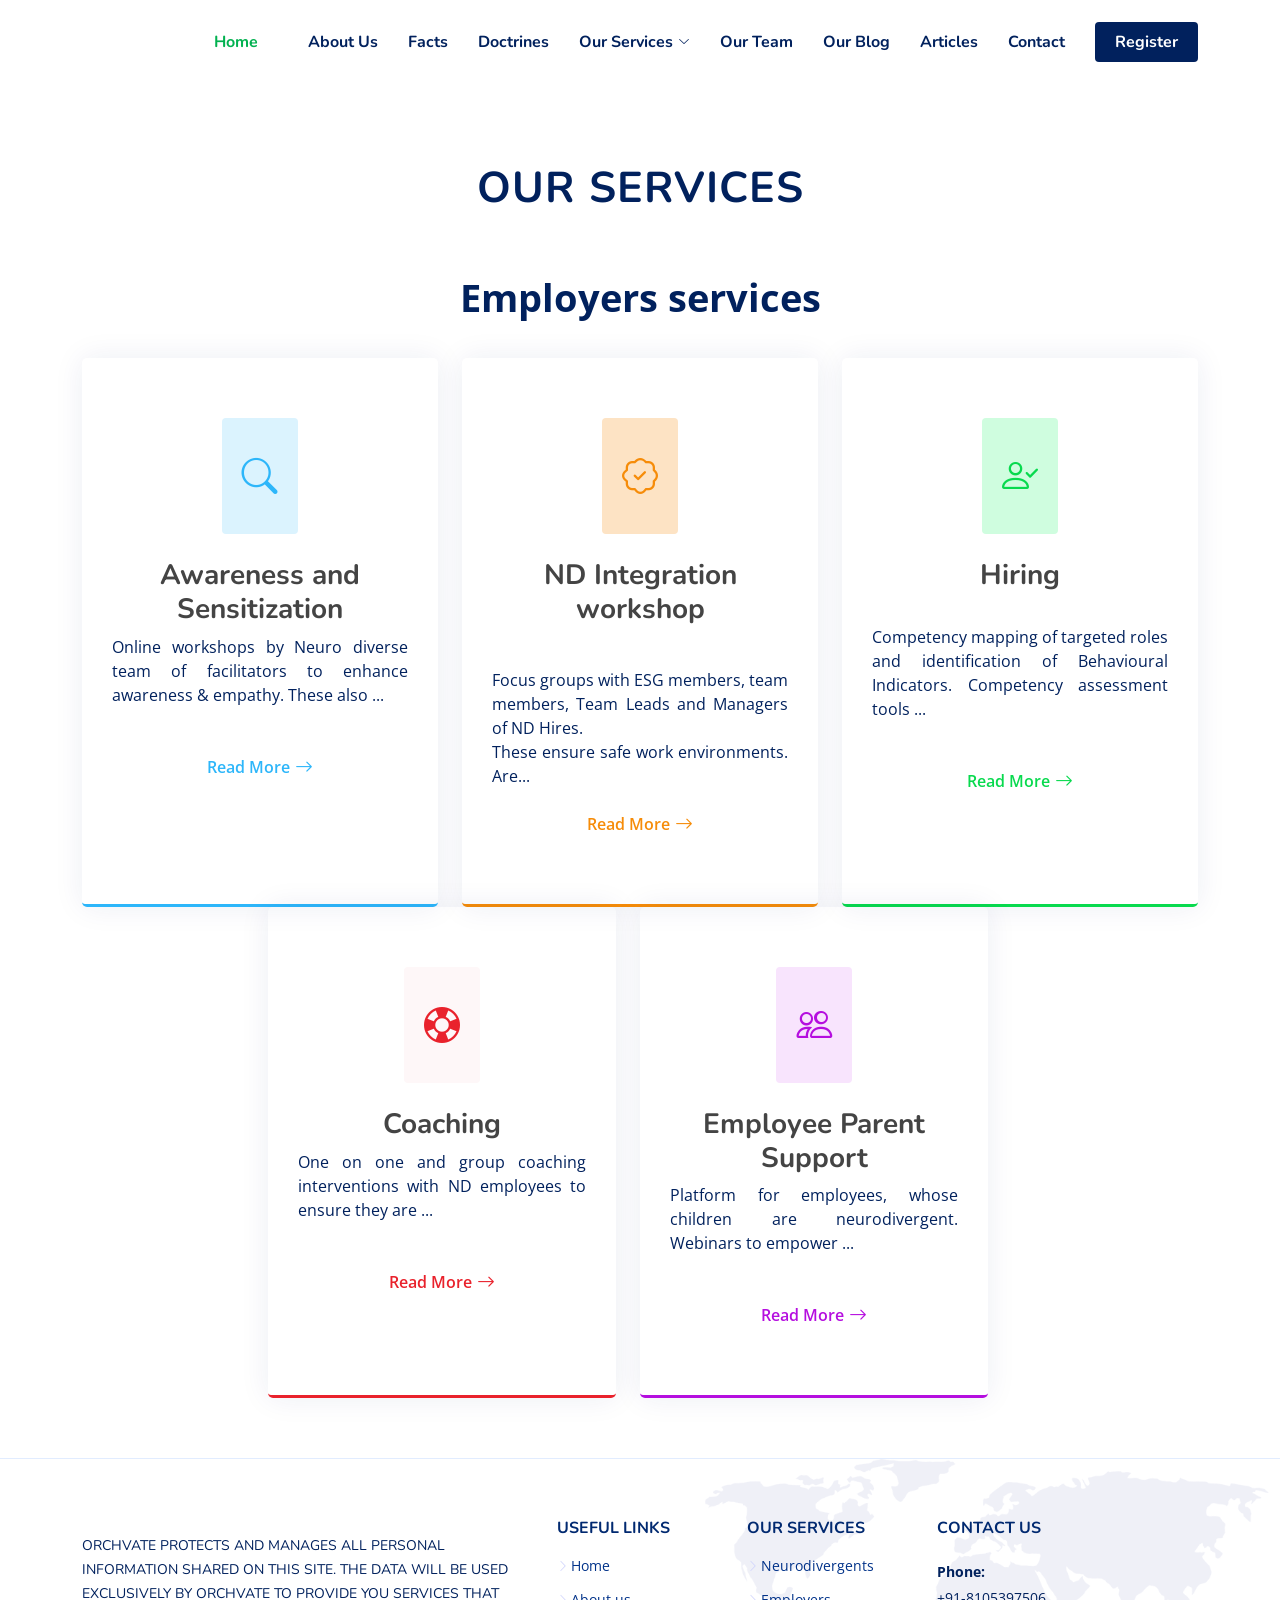
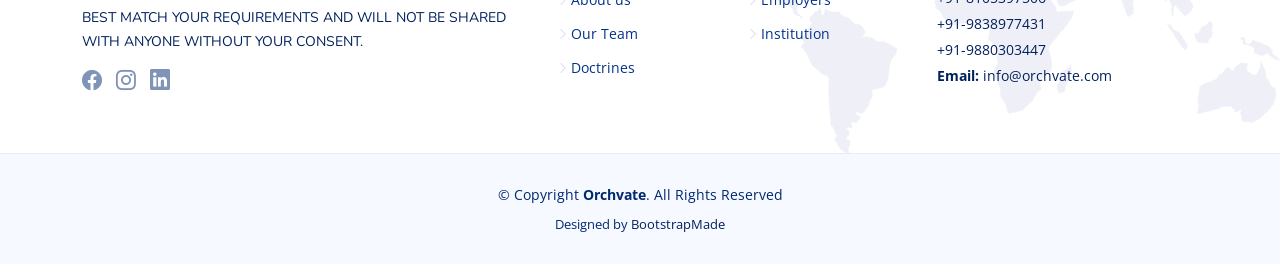
==== commit c802e172: "Update Employers.html" ====
--- a/Employers.html
+++ b/Employers.html
@@ -1,4 +1,4 @@
-<!DOCTYPE html>
+  <!DOCTYPE html>
 <html lang="en">
 
 <head>
@@ -74,7 +74,7 @@
                               <div class="col-lg-6">
                                 <div >
                                   <img style="max-width: 100%;
-                                  height: auto;" src="https://raw.githubusercontent.com/rahullrajesh/webtest/main/assets/img/blog/blog-recent-4.jpg" alt="alternative">
+                                  height: auto;" src="https://raw.githubusercontent.com/rahullrajesh/webtest-update-1/main/assets/img/blog/blog-recent-4.jpg" alt="alternative">
                                 </div>
                                 <!-- end of image-container -->
                               </div>
@@ -135,7 +135,7 @@
                               <div class="col-lg-6">
                                 <div >
                                   <img style="max-width: 100%;
-                                  height: auto;" src="https://raw.githubusercontent.com/rahullrajesh/webtest/main/assets/img/blog/blog-recent-4.jpg" alt="alternative">
+                                  height: auto;" src="https://raw.githubusercontent.com/rahullrajesh/webtest-update-1/main/assets/img/blog/blog-recent-4.jpg" alt="alternative">
                                 </div>
                                 <!-- end of image-container -->
                               </div>
@@ -196,7 +196,7 @@
                               <div class="col-lg-6">
                                 <div >
                                   <img style="max-width: 100%;
-                                  height: auto;" src="https://raw.githubusercontent.com/rahullrajesh/webtest/main/assets/img/blog/blog-recent-4.jpg" alt="alternative">
+                                  height: auto;" src="https://raw.githubusercontent.com/rahullrajesh/webtest-update-1/main/assets/img/blog/blog-recent-4.jpg" alt="alternative">
                                 </div>
                                 <!-- end of image-container -->
                               </div>
@@ -255,7 +255,7 @@
                               <div class="col-lg-6">
                                 <div >
                                   <img style="max-width: 100%;
-                                  height: auto;" src="https://raw.githubusercontent.com/rahullrajesh/webtest/main/assets/img/blog/blog-recent-4.jpg" alt="alternative">
+                                  height: auto;" src="https://raw.githubusercontent.com/rahullrajesh/webtest-update-1/main/assets/img/blog/blog-recent-4.jpg" alt="alternative">
                                 </div>
                                 <!-- end of image-container -->
                               </div>
@@ -315,7 +315,7 @@
                               <div class="col-lg-6">
                                 <div >
                                   <img style="max-width: 100%;
-                                  height: auto;" src="https://raw.githubusercontent.com/rahullrajesh/webtest/main/assets/img/blog/blog-recent-4.jpg" alt="alternative">
+                                  height: auto;" src="https://raw.githubusercontent.com/rahullrajesh/webtest-update-1/main/assets/img/blog/blog-recent-4.jpg" alt="alternative">
                                 </div>
                                 <!-- end of image-container -->
                               </div>
@@ -374,11 +374,11 @@
       <nav id="navbar" class="navbar">
         <ul>
           <li><a class="nav-link scrollto active" href="./index.html">Home</a></li>
-          <li><a class="nav-link scrollto" href="https://rahullrajesh.github.io/webtest/#about">About Us</a></li>
+          <li><a class="nav-link scrollto" href="https://rahullrajesh.github.io/webtest-update-1/#about">About Us</a></li>
           <!--Change the links according to hosting -->
           <li><a class="nav-link scrollto" href="https://orchvate.com/facts.html">Facts</a></li>
           <!--Change the links according to hosting -->
-          <li><a class="nav-link scrollto" href="https://rahullrajesh.github.io/webtest/#blog">Doctrines</a></li>
+          <li><a class="nav-link scrollto" href="https://rahullrajesh.github.io/webtest-update-1/#blog">Doctrines</a></li>
           <!--Change the links according to hosting -->
           <li class="dropdown">
             <a href="#"
@@ -386,18 +386,18 @@
             ></a>
             <ul>
               <li><a href="./Neurodivergents.html">Neurodivergent</a></li>
-              <li><a href="./Parents.html">Parents</a></li>
+              
               <li><a href="./Employers.html">Employers</a></li>
               <li><a href="./Institutions.html">Institutions</a></li>
             </ul>
           </li>
-          <li><a class="nav-link scrollto" href="https://rahullrajesh.github.io/webtest/#team">Our Team</a></li>
+          <li><a class="nav-link scrollto" href="https://rahullrajesh.github.io/webtest-update-1/#team">Our Team</a></li>
           <!--Change the links according to hosting -->
           <li><a href="https://orchvate.com/blog.html"> Our Blog</a></li>
           <li><a href="#recent-blog-posts"> Articles</a></li>
-          <li><a class="nav-link scrollto" href="https://rahullrajesh.github.io/webtest/#contact">Contact</a></li>
+          <li><a class="nav-link scrollto" href="https://rahullrajesh.github.io/webtest-update-1/#contact">Contact</a></li>
           <!--Change the links according to hosting -->
-          <li><a class="getstarted scrollto" href="https://rahullrajesh.github.io/webtest/#Registration">Register</a></li>
+          <li><a class="getstarted scrollto" href="https://rahullrajesh.github.io/webtest-update-1/#Registration">Register</a></li>
           <!--Change the links according to hosting -->
         </ul>
         <i class="bi bi-list mobile-nav-toggle"></i>
@@ -556,19 +556,19 @@
               <h4>Useful Links</h4>
               <ul>
                 <li>
-                  <i class="bi bi-chevron-right"></i> <a href="https://rahullrajesh.github.io/webtest/#hero">Home</a>
+                  <i class="bi bi-chevron-right"></i> <a href="https://rahullrajesh.github.io/webtest-update-1/#hero">Home</a>
                 </li>
                 <li>
-                  <i class="bi bi-chevron-right"></i> <a href="https://rahullrajesh.github.io/webtest/#about">About us</a>
+                  <i class="bi bi-chevron-right"></i> <a href="https://rahullrajesh.github.io/webtest-update-1/#about">About us</a>
                 </li>
                 
                 <li>
                   <i class="bi bi-chevron-right"></i>
-                  <a href="https://rahullrajesh.github.io/webtest/#team">Our Team</a>
+                  <a href="https://rahullrajesh.github.io/webtest-update-1/#team">Our Team</a>
                 </li>
                 <li>
                   <i class="bi bi-chevron-right"></i>
-                  <a href="https://rahullrajesh.github.io/webtest/#blog">Doctrines</a>
+                  <a href="https://rahullrajesh.github.io/webtest-update-1/#blog">Doctrines</a>
                 </li>
               </ul>
             </div>
@@ -577,18 +577,15 @@
               <h4>Our Services</h4>
               <ul>
                 <li>
-                  <i class="bi bi-chevron-right"></i> <a href="https://rahullrajesh.github.io/webtest/Neurodivergents.html" target="_blank">Neurodivergents</a>
+                  <i class="bi bi-chevron-right"></i> <a href="https://rahullrajesh.github.io/webtest-update-1/Neurodivergents.html" target="_blank">Neurodivergents</a>
+                </li>
+              
+                <li>
+                  <i class="bi bi-chevron-right"></i>
+                  <a href="https://rahullrajesh.github.io/webtest-update-1/Employers.html" target="_blank">Employers</a>
                 </li>
                 <li>
-                  <i class="bi bi-chevron-right"></i>
-                  <a href="https://rahullrajesh.github.io/webtest/Parents.html" target="_blank">Parents</a>
-                </li>
-                <li>
-                  <i class="bi bi-chevron-right"></i>
-                  <a href="https://rahullrajesh.github.io/webtest/Employers.html" target="_blank">Employers</a>
-                </li>
-                <li>
-                  <i class="bi bi-chevron-right"></i> <a href="https://rahullrajesh.github.io/webtest/Institutions.html" target="_blank">Institution</a>
+                  <i class="bi bi-chevron-right"></i> <a href="https://rahullrajesh.github.io/webtest-update-1/Institutions.html" target="_blank">Institution</a>
                 </li>
                 
               </ul>
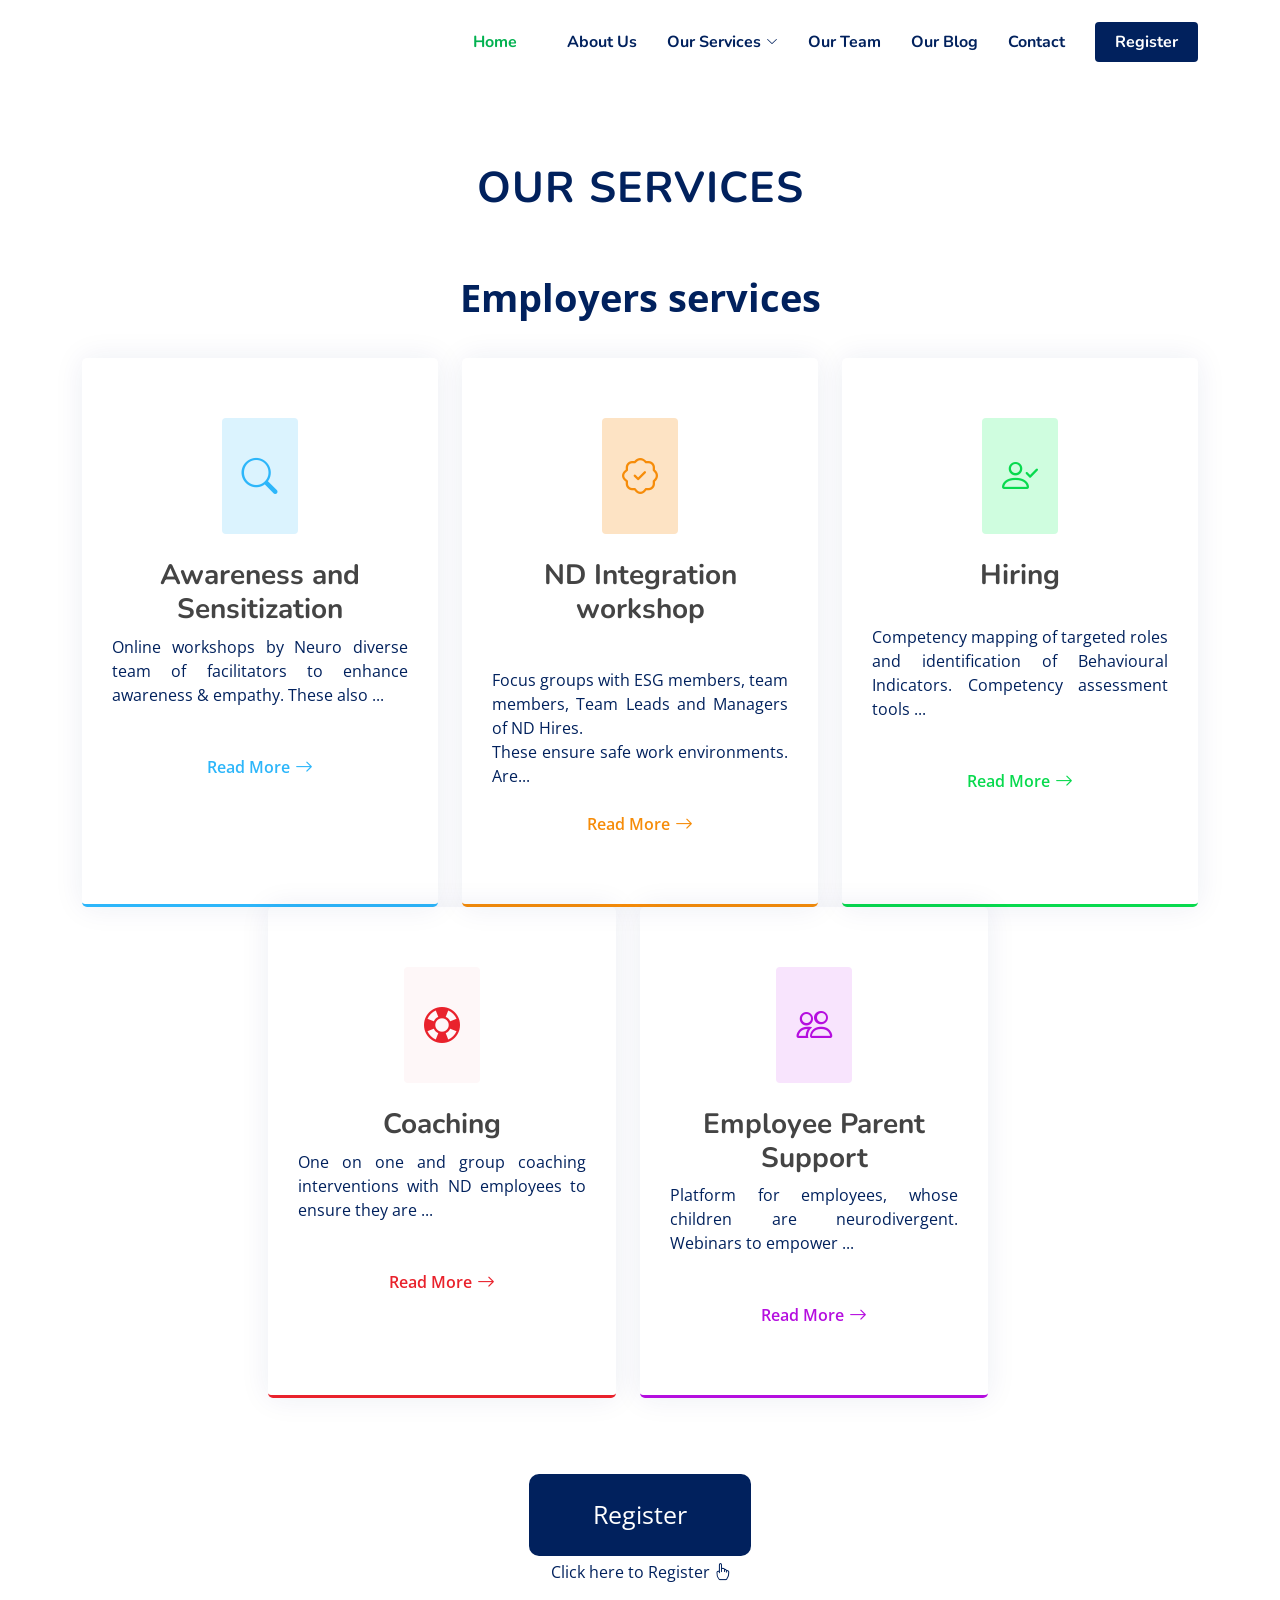
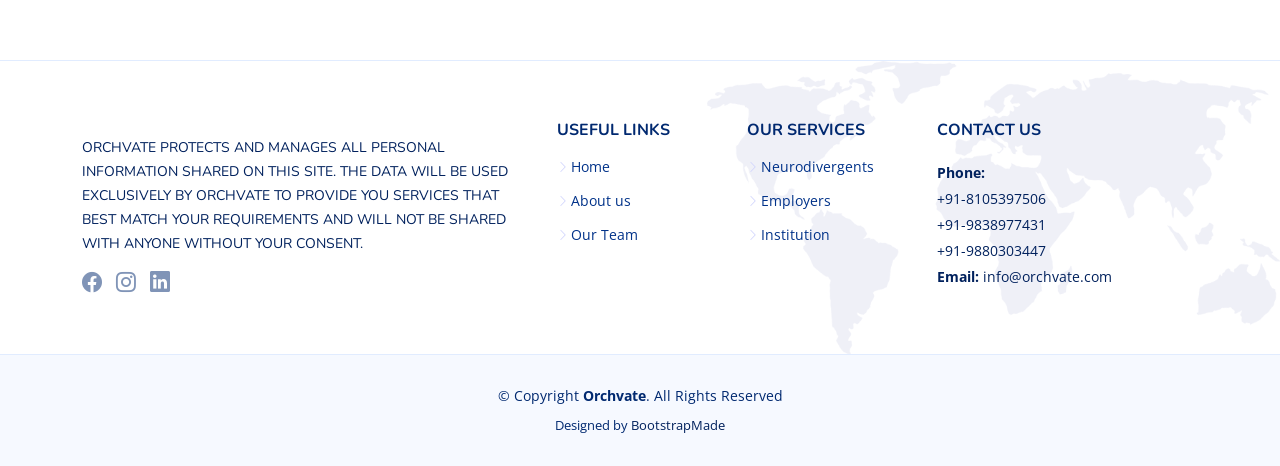
==== commit bfcde84f: "Update Employers.html" ====
--- a/Employers.html
+++ b/Employers.html
@@ -1,4 +1,4 @@
-  <!DOCTYPE html>
+<!DOCTYPE html>
 <html lang="en">
 
 <head>
@@ -367,42 +367,37 @@
       "
     >
       <a href="index.html" class="logo d-flex align-items-center">
-        <img src="https://orchvate.com/img/logo.png" alt="" />
+        <img src="./assets/img/logo format 1.png" alt="" />
         <span></span>
       </a>
 
-      <nav id="navbar" class="navbar">
-        <ul>
-          <li><a class="nav-link scrollto active" href="./index.html">Home</a></li>
-          <li><a class="nav-link scrollto" href="https://rahullrajesh.github.io/webtest-update-1/#about">About Us</a></li>
-          <!--Change the links according to hosting -->
-          <li><a class="nav-link scrollto" href="https://orchvate.com/facts.html">Facts</a></li>
-          <!--Change the links according to hosting -->
-          <li><a class="nav-link scrollto" href="https://rahullrajesh.github.io/webtest-update-1/#blog">Doctrines</a></li>
-          <!--Change the links according to hosting -->
-          <li class="dropdown">
-            <a href="#"
-              ><span>Our Services</span> <i class="bi bi-chevron-down"></i
-            ></a>
-            <ul>
-              <li><a href="./Neurodivergents.html">Neurodivergent</a></li>
-              
-              <li><a href="./Employers.html">Employers</a></li>
-              <li><a href="./Institutions.html">Institutions</a></li>
-            </ul>
-          </li>
-          <li><a class="nav-link scrollto" href="https://rahullrajesh.github.io/webtest-update-1/#team">Our Team</a></li>
-          <!--Change the links according to hosting -->
-          <li><a href="https://orchvate.com/blog.html"> Our Blog</a></li>
-          <li><a href="#recent-blog-posts"> Articles</a></li>
-          <li><a class="nav-link scrollto" href="https://rahullrajesh.github.io/webtest-update-1/#contact">Contact</a></li>
-          <!--Change the links according to hosting -->
-          <li><a class="getstarted scrollto" href="https://rahullrajesh.github.io/webtest-update-1/#Registration">Register</a></li>
-          <!--Change the links according to hosting -->
-        </ul>
-        <i class="bi bi-list mobile-nav-toggle"></i>
-      </nav>
-      <!-- .navbar -->
+<!-- navbar -->
+<nav id="navbar" class="navbar">
+  <ul>
+    <li><a class="nav-link scrollto active" href="https://rahullrajesh.github.io/webtest-update-1/#hero">Home</a></li>
+    <li><a class="nav-link scrollto" href="https://rahullrajesh.github.io/webtest-update-1/#about">About Us</a></li>
+    
+    
+    <li class="dropdown">
+      <a href="#"
+        ><span>Our Services</span> <i class="bi bi-chevron-down"></i
+      ></a>
+      <ul>
+        <li><a href="https://rahullrajesh.github.io/webtest-update-1/Neurodivergents.html">Neurodivergent</a></li>
+        
+        <li><a href="https://rahullrajesh.github.io/webtest-update-1/Employers.html">Employers</a></li>
+        <li><a href="https://rahullrajesh.github.io/webtest-update-1/Institutions.html">Institutions</a></li>
+      </ul>
+    </li>
+    <li><a class="nav-link scrollto" href="https://rahullrajesh.github.io/webtest-update-1/#team">Our Team</a></li>
+    <li><a href="https://orchvate.com/blog.html"> Our Blog</a></li>
+    
+    <li><a class="nav-link scrollto" href="#contact">Contact</a></li>
+    <li><a class="getstarted scrollto" href="https://rahullrajesh.github.io/webtest-update-1/#Registration">Register</a></li>
+  </ul>
+  <i class="bi bi-list mobile-nav-toggle"></i>
+</nav>
+<!-- End of navbar -->
     </div>
   </header>
   <!-- End Header -->
@@ -518,6 +513,23 @@
               
                 
               </div>
+            </br></br></br>
+            <div class="row gy-4">
+              <div class="col-lg-12">
+                <div class="row gy-4">
+                  <div class="col-md-4">
+                  </div>
+                  <div class="col-md-4 text-center " data-aos="fade-up"
+                  data-aos-delay="200">
+                    
+                    <a class="buttonregister" href="https://rahullrajesh.github.io/webtest-update-1/#Registration">Register</a>
+                    <p>Click here to  Register <i class="bi bi-hand-index"></i> </p>
+                  </div>
+                  <div class="col-md-4">
+                  </div>
+                </div>
+              </div>
+             </div>
             </div>
           </section>
       <!-- ======= end of Employers Services Section ======= -->
@@ -526,7 +538,7 @@
   
     </main><!-- End #main -->
 
-      <!-- ======= Footer ======= -->
+     <!-- ======= Footer ======= -->
     <footer id="footer" class="footer">
       
 
@@ -535,7 +547,7 @@
           <div class="row gy-4">
             <div class="col-lg-5 col-md-12 footer-info">
               <a href="index.html" class="logo d-flex align-items-center">
-                <img data-aos="zoom-in" data-aos-delay="200" src = "https://orchvate.com/img/logo.png" alt="" />
+                <img data-aos="zoom-in" data-aos-delay="200" src = "./assets/img/logo format 1.png" alt="" />
               </a>
               <p>
                 ORCHVATE PROTECTS AND MANAGES ALL PERSONAL INFORMATION SHARED ON THIS SITE. THE DATA WILL BE USED EXCLUSIVELY BY ORCHVATE TO PROVIDE YOU SERVICES THAT BEST MATCH YOUR REQUIREMENTS AND WILL NOT BE SHARED WITH ANYONE WITHOUT YOUR CONSENT.
@@ -556,7 +568,7 @@
               <h4>Useful Links</h4>
               <ul>
                 <li>
-                  <i class="bi bi-chevron-right"></i> <a href="https://rahullrajesh.github.io/webtest-update-1/#hero">Home</a>
+                  <i class="bi bi-chevron-right"></i> <a href="./index.html">Home</a>
                 </li>
                 <li>
                   <i class="bi bi-chevron-right"></i> <a href="https://rahullrajesh.github.io/webtest-update-1/#about">About us</a>
@@ -566,10 +578,7 @@
                   <i class="bi bi-chevron-right"></i>
                   <a href="https://rahullrajesh.github.io/webtest-update-1/#team">Our Team</a>
                 </li>
-                <li>
-                  <i class="bi bi-chevron-right"></i>
-                  <a href="https://rahullrajesh.github.io/webtest-update-1/#blog">Doctrines</a>
-                </li>
+                
               </ul>
             </div>
 
@@ -579,10 +588,10 @@
                 <li>
                   <i class="bi bi-chevron-right"></i> <a href="https://rahullrajesh.github.io/webtest-update-1/Neurodivergents.html" target="_blank">Neurodivergents</a>
                 </li>
-              
+                
                 <li>
                   <i class="bi bi-chevron-right"></i>
-                  <a href="https://rahullrajesh.github.io/webtest-update-1/Employers.html" target="_blank">Employers</a>
+                  <a href="https://rahullrajesh.github.iowebtest-update-1/Employers.html" target="_blank">Employers</a>
                 </li>
                 <li>
                   <i class="bi bi-chevron-right"></i> <a href="https://rahullrajesh.github.io/webtest-update-1/Institutions.html" target="_blank">Institution</a>
--- a/assets/css/style.css
+++ b/assets/css/style.css
@@ -129,18 +129,64 @@
 # Back to top button
 --------------------------------------------------------------*/
 .buttonregister {
-  background-color: #4CAF50; /* Green */
+  background-color: #01215D; /* Green */
+  border: none;
+  color: white;
+  padding: 22px 64px;
+  text-align: center;
+  text-decoration: none;
+  display: inline-block;
+  font-size: 25px;
+  margin: 4px 2px;
+  transition-duration: 0.4s;
+  cursor: pointer;
+  border-radius: 10px;
+}
+.buttonregister:hover {
+  background-color: #4CAF50;
+  color: white;
+  border: 3px solid #4CAF50;
+  box-shadow: 0 12px 16px 0 rgba(0,0,0,0.24), 0 17px 50px 0 rgba(0,0,0,0.19);
+}
+.buttonregister1 {
+  background-color: #01215D; /* Green */
   border: none;
   color: white;
   padding: 16px 32px;
   text-align: center;
   text-decoration: none;
   display: inline-block;
-  font-size: 16px;
+  font-size: 12px;
   margin: 4px 2px;
   transition-duration: 0.4s;
   cursor: pointer;
-  border-radius: 6px;
+  border-radius: 10px;
+}
+.buttonregister1:hover {
+  background-color: #4CAF50;
+  color: white;
+  border: 10px solid #4CAF50;
+  box-shadow: 0 12px 16px 0 rgba(0,0,0,0.24), 0 17px 50px 0 rgba(0,0,0,0.19);
+}
+.buttonregister2 {
+  background-color: #01215D; /* Green */
+  border: none;
+  color: white;
+  padding: 16px 32px;
+  text-align: center;
+  text-decoration: none;
+  display: inline-block;
+  font-size: 25px;
+  margin: 4px 2px;
+  transition-duration: 0.4s;
+  cursor: pointer;
+  border-radius: 10px;
+}
+.buttonregister2:hover {
+  background-color: #4CAF50;
+  color: white;
+  border: 6px solid #4CAF50;
+  box-shadow: 0 12px 16px 0 rgba(0,0,0,0.24), 0 17px 50px 0 rgba(0,0,0,0.19);
 }
 
 .buttonreg1 {
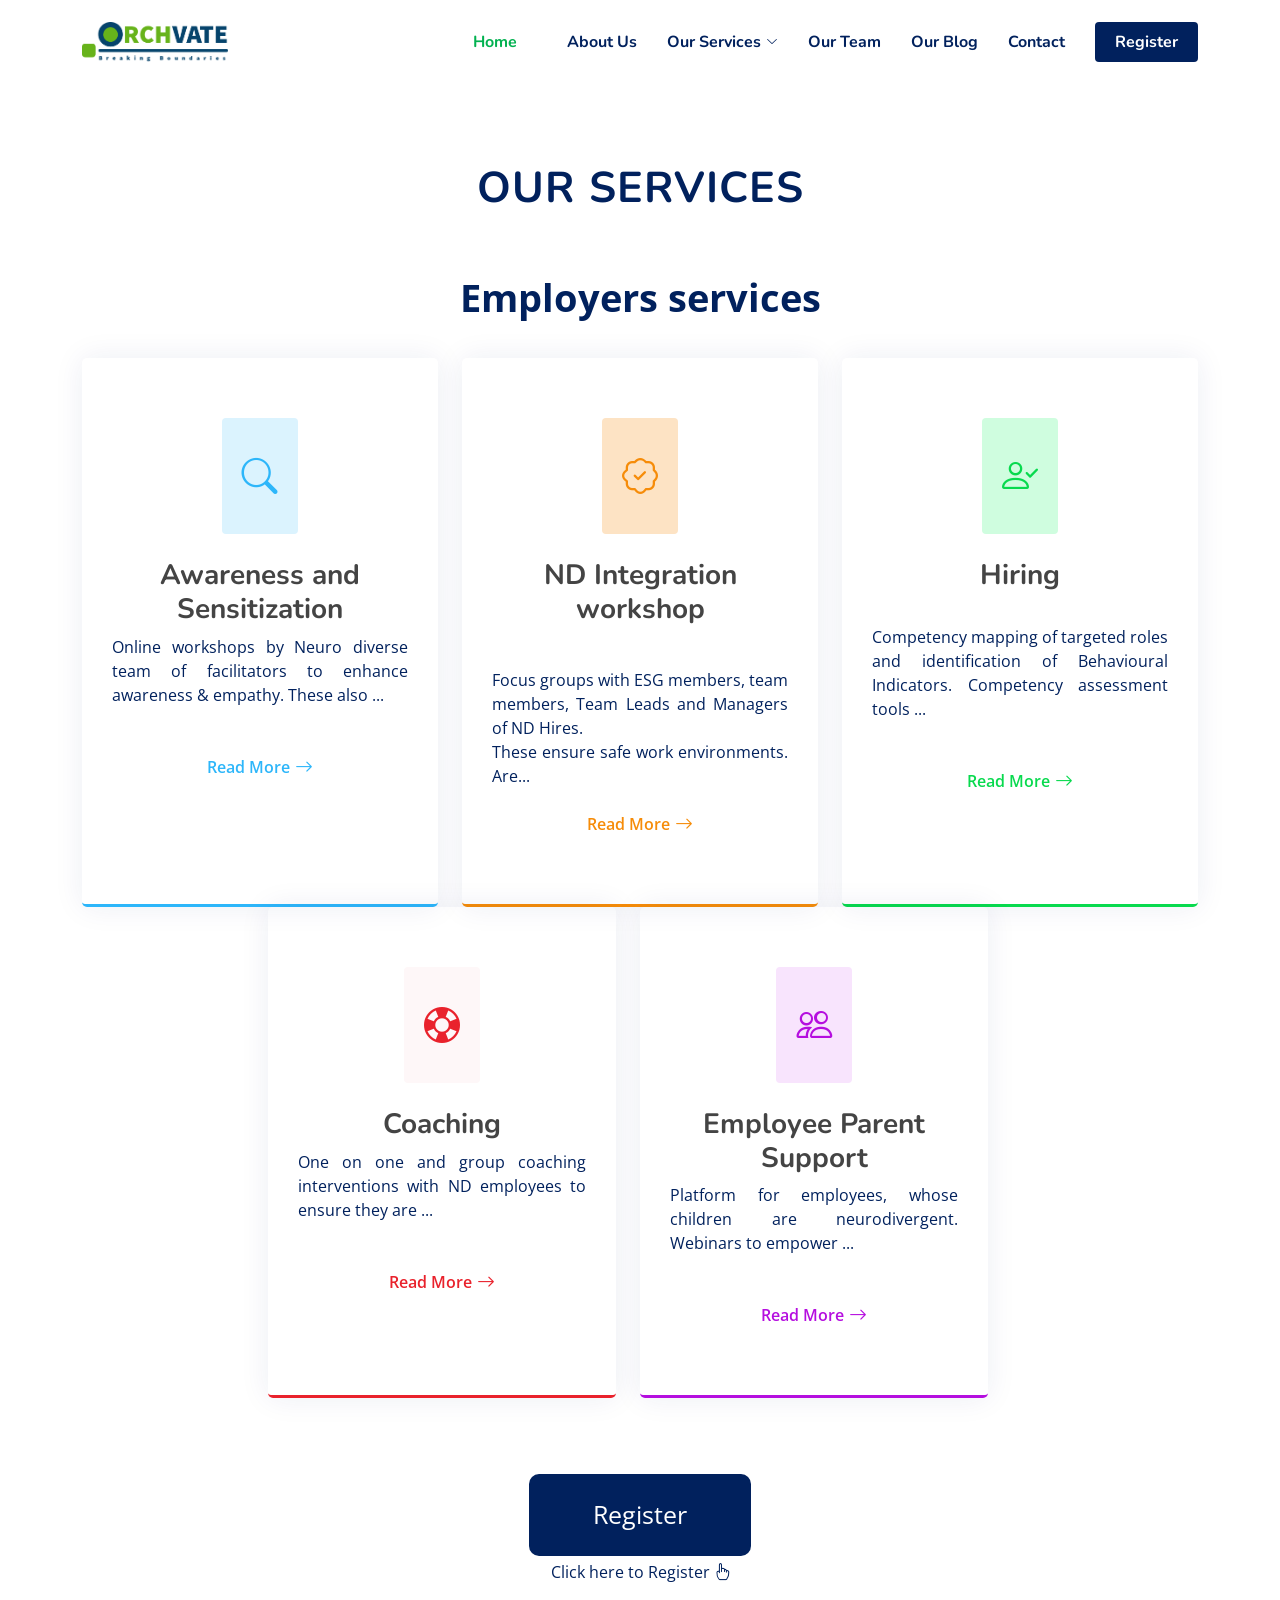
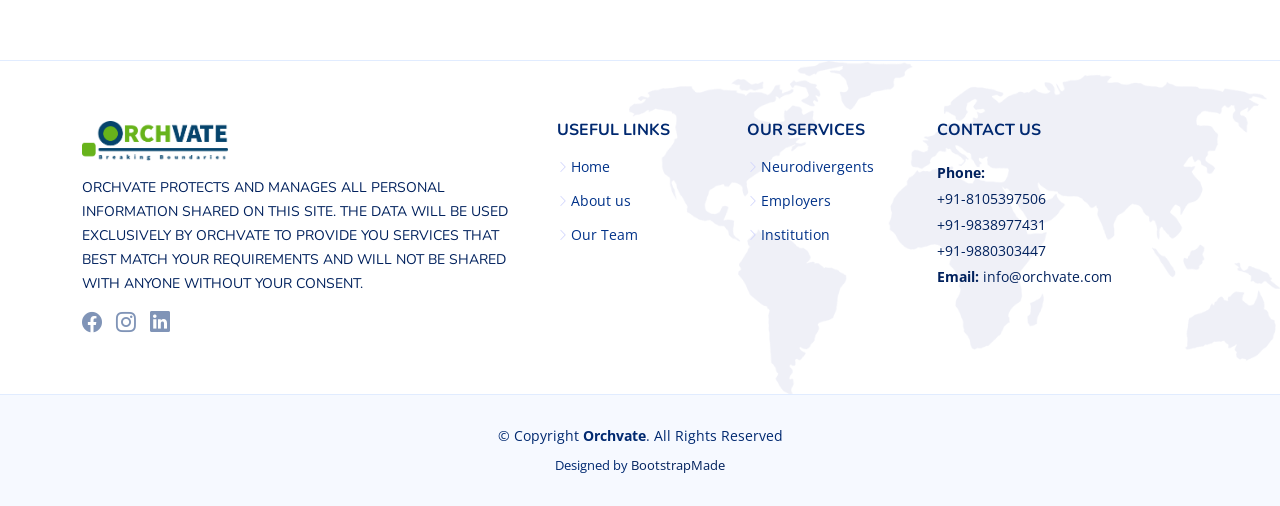
==== commit 598aee7a: "Update Employers.html" ====
--- a/Employers.html
+++ b/Employers.html
@@ -392,7 +392,7 @@
     <li><a class="nav-link scrollto" href="https://rahullrajesh.github.io/webtest-update-1/#team">Our Team</a></li>
     <li><a href="https://orchvate.com/blog.html"> Our Blog</a></li>
     
-    <li><a class="nav-link scrollto" href="#contact">Contact</a></li>
+    <li><a class="nav-link scrollto" href="https://rahullrajesh.github.io/webtest-update-1/#contact">Contact</a></li>
     <li><a class="getstarted scrollto" href="https://rahullrajesh.github.io/webtest-update-1/#Registration">Register</a></li>
   </ul>
   <i class="bi bi-list mobile-nav-toggle"></i>
--- a/assets/css/style.css
+++ b/assets/css/style.css
@@ -1592,7 +1592,7 @@
 }
 
 .clients .clients-slider .swiper-pagination {
-  margin-top: 20px;
+  margin-top: 50px;
   position: relative;
 }
 
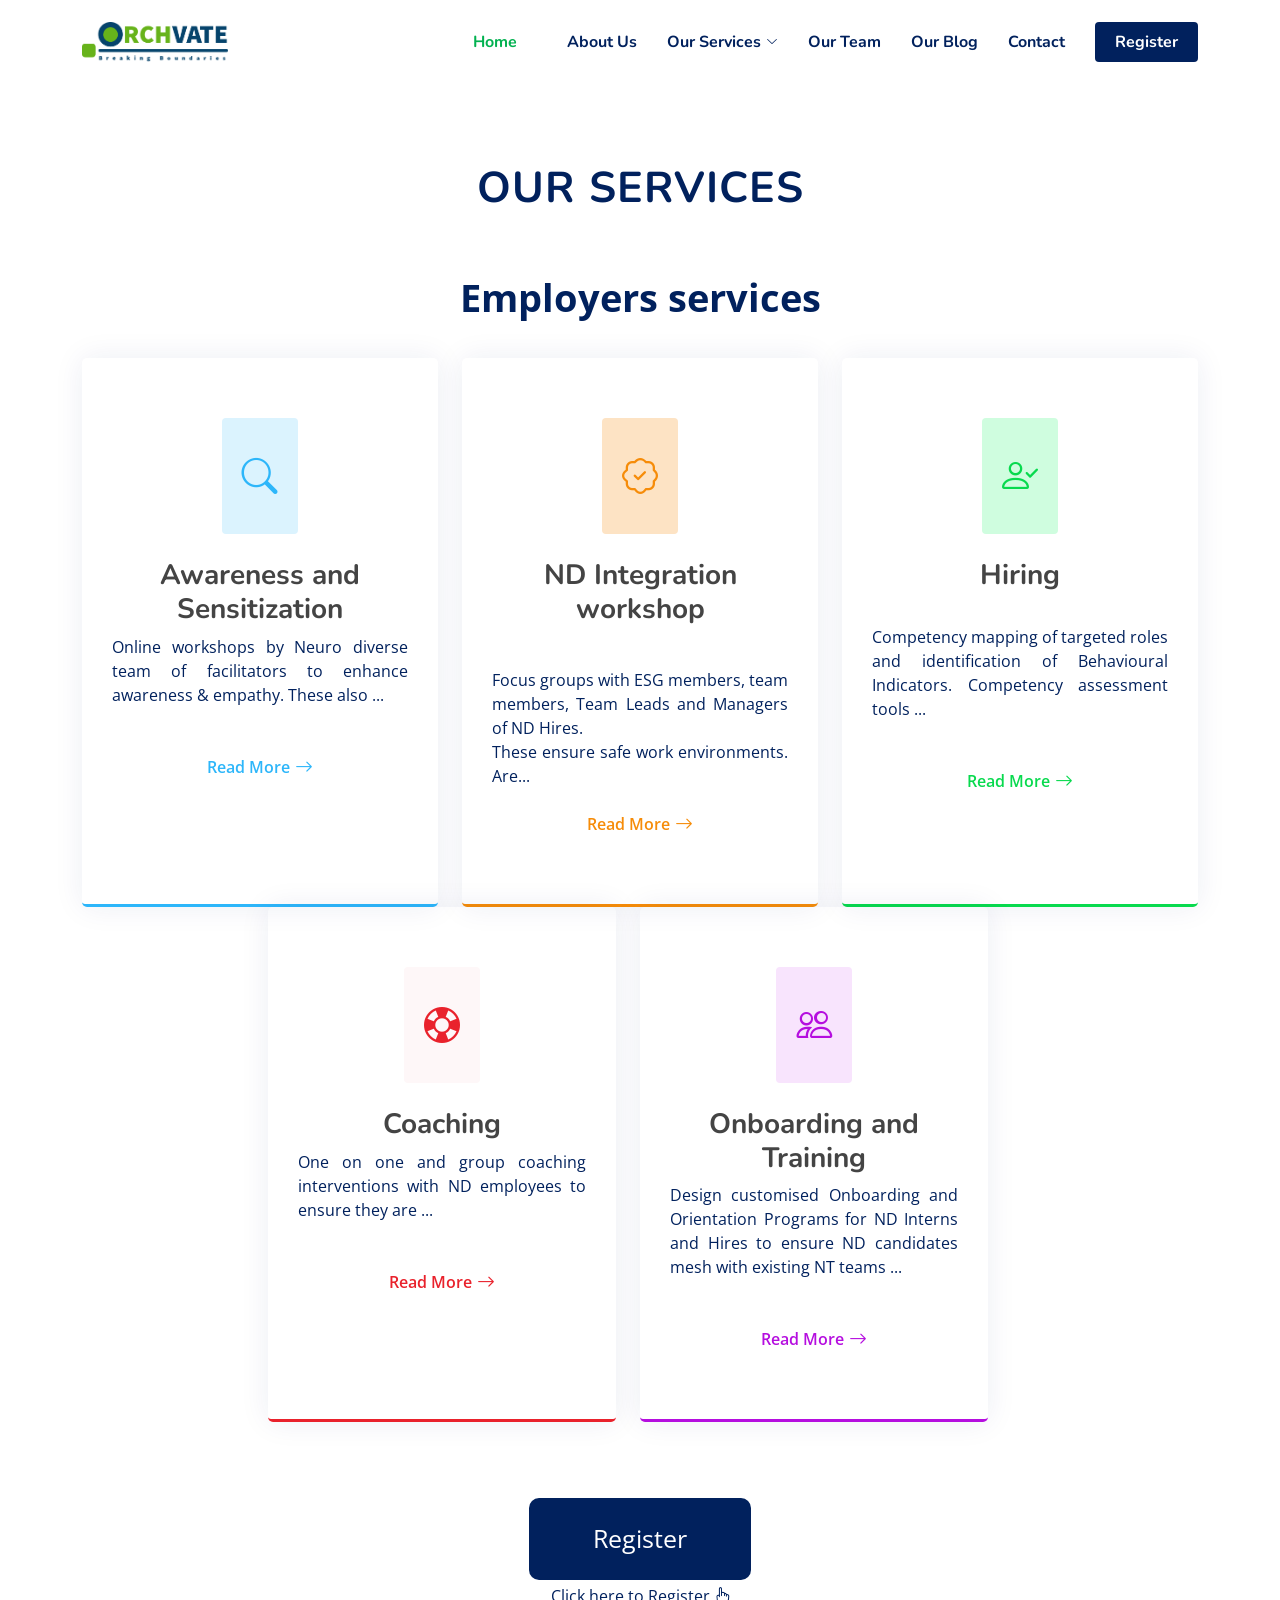
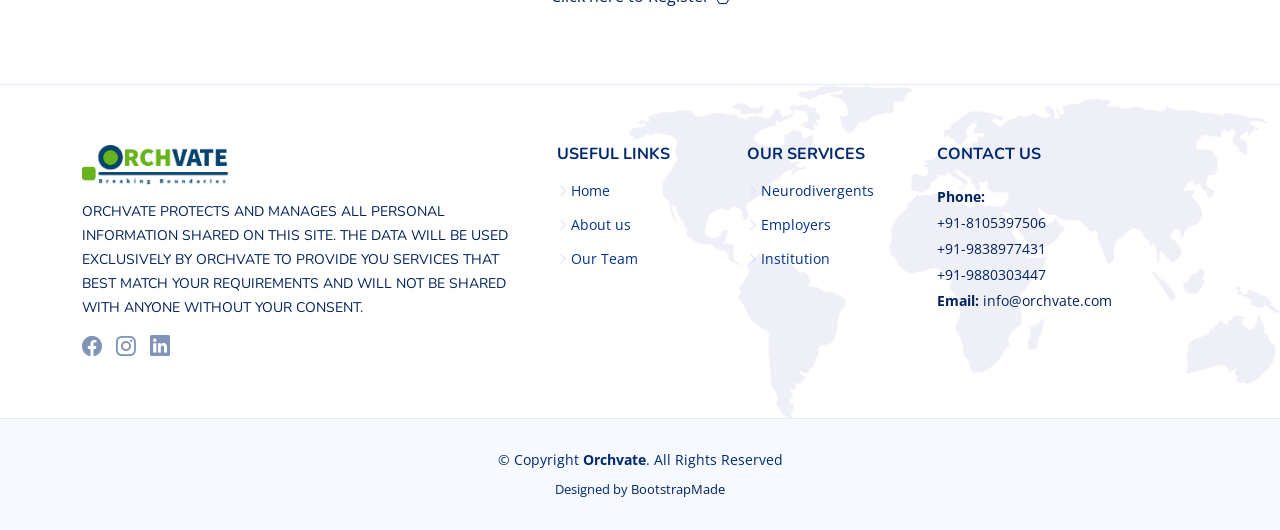
==== commit 9d69e9b5: "Update Employers.html" ====
--- a/Employers.html
+++ b/Employers.html
@@ -83,7 +83,10 @@
                                 <h3>Awareness and Sensitization</h3>
                                
                                 <p>
-                                  Online workshops by Neuro diverse team of facilitators to enhance awareness & empathy. These also emphasize on the “what’s in it for me” to employees and identify who would be interested in forming a core ND Employee Support Group.
+                                  Online workshops by Neuro diverse team of facilitators to enhance awareness & empathy through sharing of lived experiences.  
+                                </br>These include self-assessments of neurodivergent traits, and a shift to the social model, with a focus on strengths. 
+                              </br>They emphasize the “what’s in it for me” to employees and identify who would be interested in forming a core ND Employee Support Group.
+
                                 </p>
                                
                                
@@ -96,9 +99,7 @@
                           <!--  Modal Footer -->
                           <div class="modal-footer">
                           <button class="btn btn-secondary " data-bs-dismiss="modal">Exit</button>
-                          <a href="https://docs.google.com/forms/d/e/1FAIpQLSfxAhwfvGC8TtWIo298r9nnQWnaJ-QBJ15aVfv_yOLh9pLIqA/viewform" target="_blank">
-                            <button class="btn btn-primary " >Register</button>  
-                          </a>                           </div>
+                                             </div>
                           
                           <!-- End of Modal Footer -->
 
@@ -145,7 +146,10 @@
                                 
                               
                                 
-                                <p>Focus groups with ESG members, team members, Team Leads and Managers of ND Hires. These ensure safe work environments. Are conducted by ND Co Trainers to provide hands on experience of working in neurodiverse teams, through simulations.</p>
+                                <p>Online Focus groups with ESG Members, Team Members, Team Leads and Managers of ND Hires. These ensure safe work environments. 
+                                </br>Are conducted by ND Cofacilitators. These provide existing employees the opportunity to work in neurodiverse teams on simulation projects.
+                              </br>These not only offer hands on experience of working with ND team members but also allow identification of process gaps with SOPs in place for an inclusive workplace. 
+                                </p>
                                 
                                
                                  
@@ -157,9 +161,7 @@
                           <!--  Modal Footer -->
                           <div class="modal-footer">
                           <button class="btn btn-secondary " data-bs-dismiss="modal">Exit</button>
-                          <a href="https://docs.google.com/forms/d/e/1FAIpQLSfxAhwfvGC8TtWIo298r9nnQWnaJ-QBJ15aVfv_yOLh9pLIqA/viewform" target="_blank">
-                            <button class="btn btn-primary " >Register</button>  
-                          </a>                           </div>
+                                         </div>
                           
                           <!-- End of Modal Footer -->
 
@@ -203,7 +205,9 @@
                               <!-- end of col -->
                               <div class="col-lg-6" style="text-align: justify;">
                                 <h3>Hiring</h3>
-                                <p>Competency mapping of targeted roles and identification of Behavioural Indicators. Competency assessment tools designed to assess and screen ND individuals. Partner with Hiring companies to identify the right fits.</p>
+                                <p>Competency mapping of targeted roles and identification of Behavioural Indicators, followed by design of inclusive Job Descriptions. 
+                                </br>Competency assessment tools designed to assess and screen ND individuals. Partner with Hiring companies to customize and facilitate inclusive hiring process and identify the right fit.
+                                </p>
                               
                                 
                                
@@ -216,9 +220,7 @@
                           <!--  Modal Footer -->
                           <div class="modal-footer">
                           <button class="btn btn-secondary " data-bs-dismiss="modal">Exit</button>
-                          <a href="https://docs.google.com/forms/d/e/1FAIpQLSfxAhwfvGC8TtWIo298r9nnQWnaJ-QBJ15aVfv_yOLh9pLIqA/viewform" target="_blank">
-                            <button class="btn btn-primary " >Register</button>  
-                          </a>                           </div>
+                                            </div>
                           
                           <!-- End of Modal Footer -->
 
@@ -262,7 +264,9 @@
                               <!-- end of col -->
                               <div class="col-lg-6" style="text-align: justify;">
                                 <h3>Coaching</h3>
-                                <p>One on one and group coaching interventions with ND employees to ensure they are well integrated. Individual Development Plans are laid down, progress reviewed and feedback is shared with employees and their Managers.</p>
+                                <p>One on one and group coaching interventions with ND and NT employees to ensure all members are able to contribute to their fullest potential enabling win-win situations for all stakeholders.
+                                </br>Individual Development Plans are laid down for ND employees, progress reviewed, and feedback is shared with employees and their managers.
+                                </p>
                               
                                
                                 
@@ -276,9 +280,7 @@
                           <!--  Modal Footer -->
                           <div class="modal-footer">
                           <button class="btn btn-secondary " data-bs-dismiss="modal">Exit</button>
-                          <a href="https://docs.google.com/forms/d/e/1FAIpQLSfxAhwfvGC8TtWIo298r9nnQWnaJ-QBJ15aVfv_yOLh9pLIqA/viewform" target="_blank">
-                            <button class="btn btn-primary " >Register</button>  
-                          </a>                           </div>
+                                                  </div>
                           
                           <!-- End of Modal Footer -->
 
@@ -303,7 +305,7 @@
                           <!--   Modal Header -->
                           
                           <div class="modal-header" >
-                            <h4 class="modal-title">Employer</h4>
+                            <h4 class="modal-title">Onboarding and Training</h4>
                             <button class="btn-close" data-bs-dismiss="modal"></button>
                             
                           </div>
@@ -321,8 +323,10 @@
                               </div>
                               <!-- end of col -->
                               <div class="col-lg-6" style="text-align: justify;">
-                                <h3>Employee Parent Support</h3>
-                                <p>Platform for employees, whose children are neurodivergent. Webinars to empower them and address parenting challenges. Build a self-help community within the organization, that results in employee engagement CSR initiatives in the ND space.</p>
+                                <h3>Onboarding and Training</h3>
+                                <p>Design customised Onboarding and Orientation Programs for ND Interns and Hires to ensure ND candidates mesh with existing NT teams.
+                                </br>Cofacilitate the modules with HR and Team Managers to ensure sessions are well received and understood, and support ND members on training assignments to ensure they meet the employer expectations.
+                                </p>
                               
                                 
                                 
@@ -336,9 +340,7 @@
                           <!--  Modal Footer -->
                           <div class="modal-footer">
                           <button class="btn btn-secondary " data-bs-dismiss="modal">Exit</button>
-                          <a href="https://docs.google.com/forms/d/e/1FAIpQLSfxAhwfvGC8TtWIo298r9nnQWnaJ-QBJ15aVfv_yOLh9pLIqA/viewform" target="_blank">
-                            <button class="btn btn-primary " >Register</button>  
-                          </a>                           </div>
+                                                </div>
                           
                           <!-- End of Modal Footer -->
 
@@ -359,6 +361,7 @@
     
     
     <div
+
       class="
         container-fluid container-xl
         d-flex
@@ -498,8 +501,8 @@
                 >
                   <div class="service-box purple">
                     <i class="bi bi-people icon"></i>
-                    <h3>Employee Parent Support</h3>
-                    <p style="text-align: justify;">Platform for employees, whose children are neurodivergent. Webinars to empower  ...</br></br></p>
+                    <h3>Onboarding and Training</h3>
+                    <p style="text-align: justify;">Design customised Onboarding and Orientation Programs for ND Interns and Hires to ensure ND candidates mesh with existing NT teams ...</br></br></p>
                    
                     <a class="read-more" data-bs-target="#buildresume5" data-bs-toggle="modal" ><span>Read More</span> <i class="bi bi-arrow-right"></i
                       ></a>
@@ -522,7 +525,7 @@
                   <div class="col-md-4 text-center " data-aos="fade-up"
                   data-aos-delay="200">
                     
-                    <a class="buttonregister" href="https://rahullrajesh.github.io/webtest-update-1/#Registration">Register</a>
+                    <a class="buttonregister" href="https://forms.office.com/pages/responsepage.aspx?id=N_536iz9lEKHw4dGvOZiWt2TLmhudqtAgcmJafxg4C1UM0g1MVBPUFhXVjZNNUVPUlhPNDY3MVVRMC4u" target="_blank">Register</a>
                     <p>Click here to  Register <i class="bi bi-hand-index"></i> </p>
                   </div>
                   <div class="col-md-4">
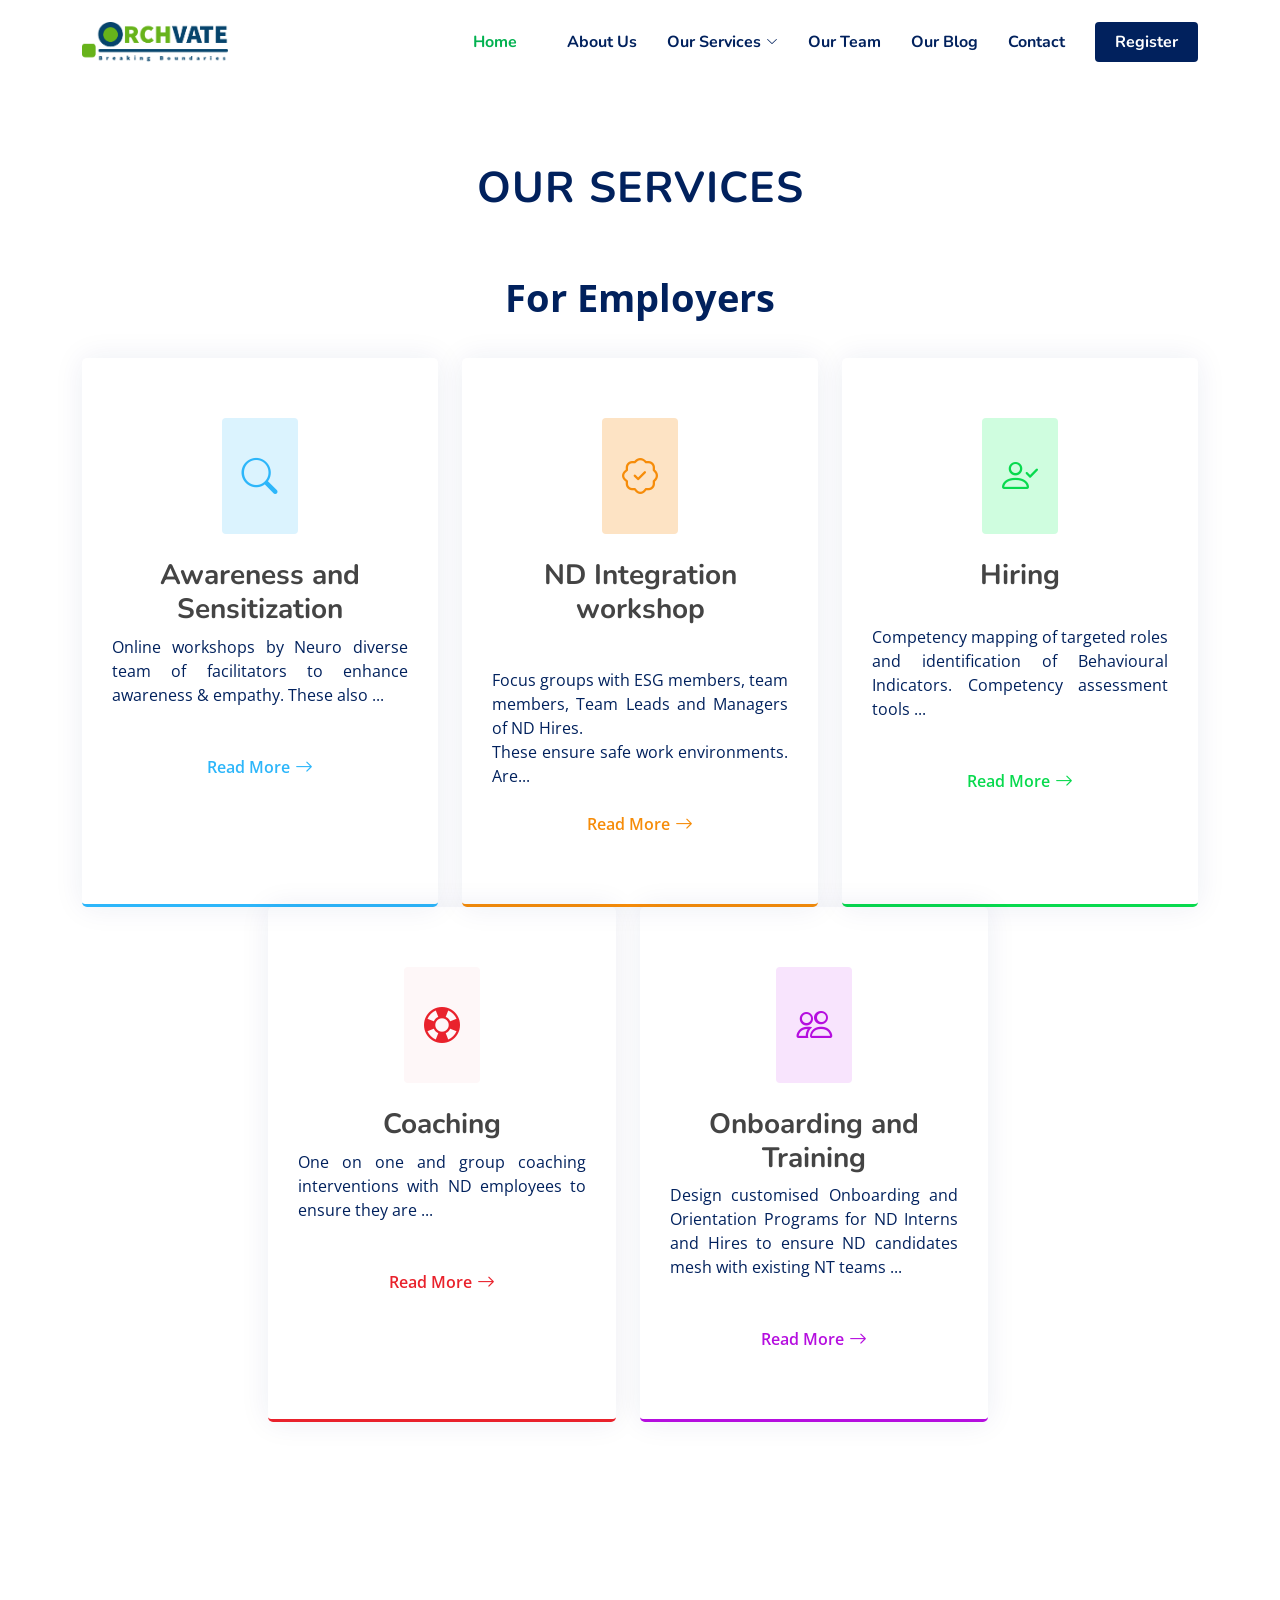
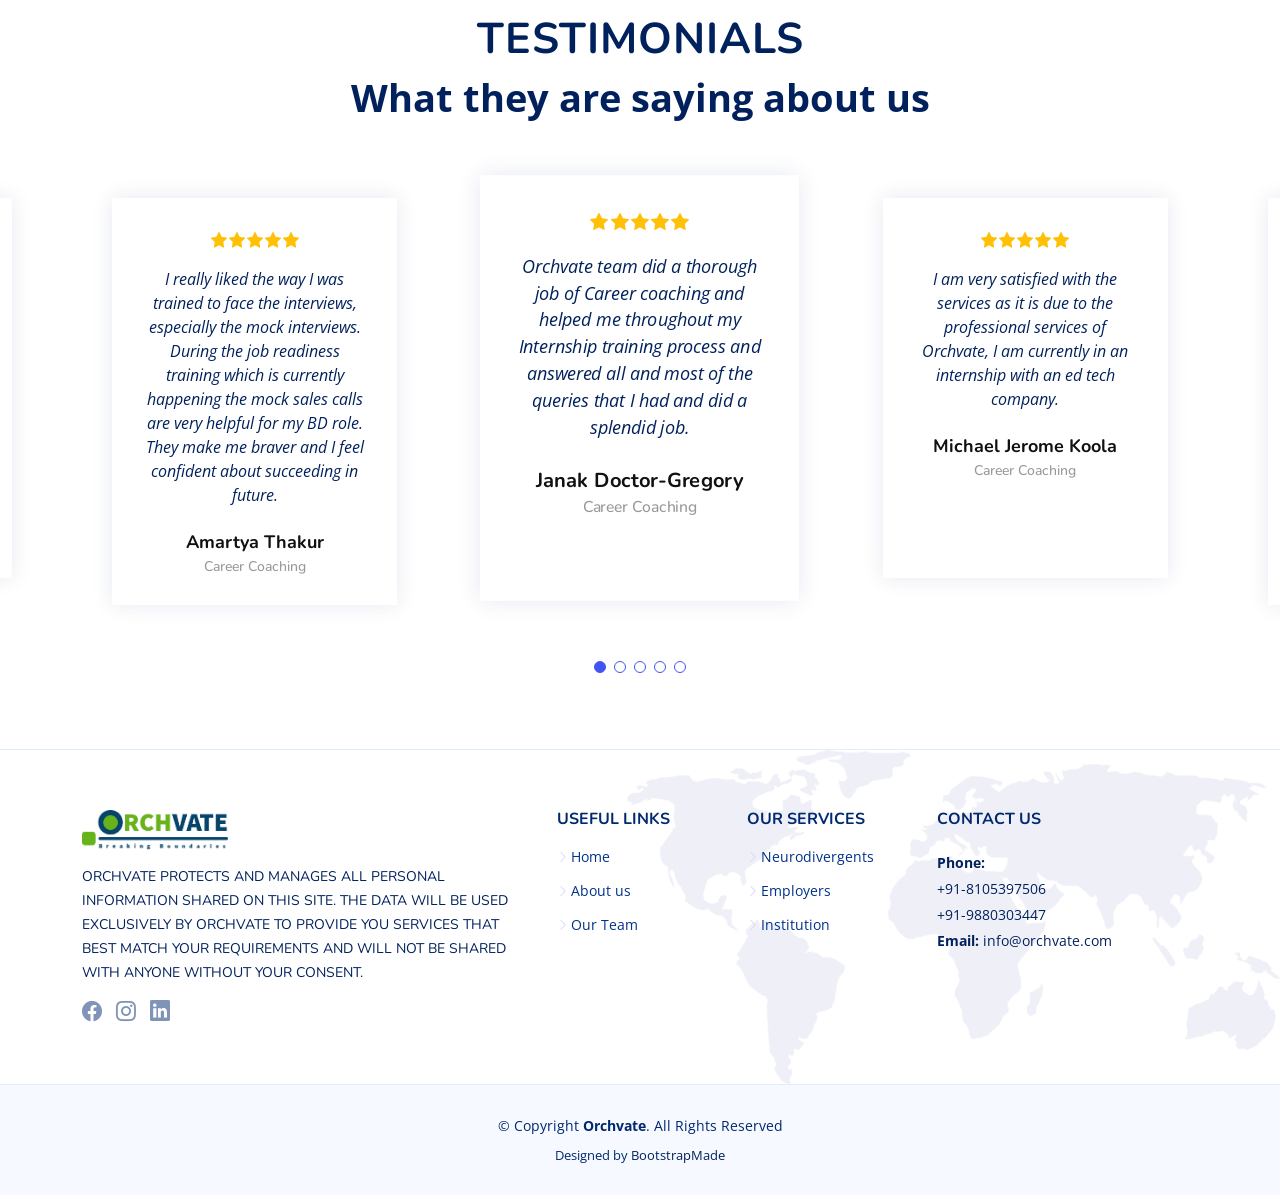
==== commit 96325fd8: "Update Employers.html" ====
--- a/Employers.html
+++ b/Employers.html
@@ -61,7 +61,7 @@
                           <!--   Modal Header -->
                           
                           <div class="modal-header" >
-                            <h4 class="modal-title">Employers</h4>
+                            <h4 class="modal-title"><b>Employers</b></h4>
                             <button class="btn-close" data-bs-dismiss="modal"></button>
                             
                           </div>
@@ -73,8 +73,8 @@
                               
                               <div class="col-lg-6">
                                 <div >
-                                  <img style="max-width: 100%;
-                                  height: auto;" src="https://raw.githubusercontent.com/rahullrajesh/webtest-update-1/main/assets/img/blog/blog-recent-4.jpg" alt="alternative">
+                                  <img style="max-width: 80%;
+                                  height: auto;" src="./assets/img/Our   Services/page-4.jpg" alt="alternative">
                                 </div>
                                 <!-- end of image-container -->
                               </div>
@@ -82,14 +82,23 @@
                               <div class="col-lg-6" style="text-align: justify;">
                                 <h3>Awareness and Sensitization</h3>
                                
-                                <p>
+                                <p style="font-size: x-large; color: #9c0000;">
                                   Online workshops by Neuro diverse team of facilitators to enhance awareness & empathy through sharing of lived experiences.  
                                 </br>These include self-assessments of neurodivergent traits, and a shift to the social model, with a focus on strengths. 
                               </br>They emphasize the “what’s in it for me” to employees and identify who would be interested in forming a core ND Employee Support Group.
 
                                 </p>
                                
-                               
+                                <div class="row gy-4">
+                                  <div class="col-md-2">
+                                  </div>
+                                  <div class="col-md-4 text-center">
+                                    <a class="buttonregister" href="https://forms.office.com/pages/responsepage.aspx?id=N_536iz9lEKHw4dGvOZiWt2TLmhudqtAgcmJafxg4C1UM0g1MVBPUFhXVjZNNUVPUlhPNDY3MVVRMC4u" target="_blank" >Register</a>
+                                  
+                                  </div>
+                                  <div class="col-md-2">
+                                  </div>
+                                </div>
                                  
                               </div>
                               <!-- end of col -->
@@ -124,7 +133,7 @@
                           <!--   Modal Header -->
                           
                           <div class="modal-header" >
-                            <h4 class="modal-title">Employer</h4>
+                            <h4 class="modal-title"><b>Employers</b></h4>
                             <button class="btn-close" data-bs-dismiss="modal"></button>
                             
                           </div>
@@ -135,8 +144,8 @@
                               
                               <div class="col-lg-6">
                                 <div >
-                                  <img style="max-width: 100%;
-                                  height: auto;" src="https://raw.githubusercontent.com/rahullrajesh/webtest-update-1/main/assets/img/blog/blog-recent-4.jpg" alt="alternative">
+                                  <img style="max-width: 80%;
+                                  height: auto;" src="./assets/img/Our   Services/page-5.jpg" alt="alternative">
                                 </div>
                                 <!-- end of image-container -->
                               </div>
@@ -146,11 +155,20 @@
                                 
                               
                                 
-                                <p>Online Focus groups with ESG Members, Team Members, Team Leads and Managers of ND Hires. These ensure safe work environments. 
+                                <p style="font-size: x-large; color: #9c0000;">Online Focus groups with ESG Members, Team Members, Team Leads and Managers of ND Hires. These ensure safe work environments. 
                                 </br>Are conducted by ND Cofacilitators. These provide existing employees the opportunity to work in neurodiverse teams on simulation projects.
                               </br>These not only offer hands on experience of working with ND team members but also allow identification of process gaps with SOPs in place for an inclusive workplace. 
                                 </p>
-                                
+                                <div class="row gy-4">
+                                  <div class="col-md-2">
+                                  </div>
+                                  <div class="col-md-4 text-center">
+                                    <a class="buttonregister" href="https://forms.office.com/pages/responsepage.aspx?id=N_536iz9lEKHw4dGvOZiWt2TLmhudqtAgcmJafxg4C1UM0g1MVBPUFhXVjZNNUVPUlhPNDY3MVVRMC4u" target="_blank" >Register</a>
+                                  
+                                  </div>
+                                  <div class="col-md-2">
+                                  </div>
+                                </div>  
                                
                                  
                               </div>
@@ -186,7 +204,7 @@
                           <!--   Modal Header -->
                           
                           <div class="modal-header" >
-                            <h4 class="modal-title">Employer</h4>
+                            <h4 class="modal-title"><b>Employers</b></h4>
                             <button class="btn-close" data-bs-dismiss="modal"></button>
                             
                           </div>
@@ -197,19 +215,28 @@
                               
                               <div class="col-lg-6">
                                 <div >
-                                  <img style="max-width: 100%;
-                                  height: auto;" src="https://raw.githubusercontent.com/rahullrajesh/webtest-update-1/main/assets/img/blog/blog-recent-4.jpg" alt="alternative">
+                                  <img style="max-width: 80%;
+                                  height: auto;" src="./assets/img/Our   Services/page-6.jpg" alt="alternative">
                                 </div>
                                 <!-- end of image-container -->
                               </div>
                               <!-- end of col -->
                               <div class="col-lg-6" style="text-align: justify;">
                                 <h3>Hiring</h3>
-                                <p>Competency mapping of targeted roles and identification of Behavioural Indicators, followed by design of inclusive Job Descriptions. 
+                                <p style="font-size: x-large; color: #9c0000;">Competency mapping of targeted roles and identification of Behavioural Indicators, followed by design of inclusive Job Descriptions. 
                                 </br>Competency assessment tools designed to assess and screen ND individuals. Partner with Hiring companies to customize and facilitate inclusive hiring process and identify the right fit.
                                 </p>
                               
-                                
+                                <div class="row gy-4">
+                                  <div class="col-md-2">
+                                  </div>
+                                  <div class="col-md-4 text-center">
+                                    <a class="buttonregister" href="https://forms.office.com/pages/responsepage.aspx?id=N_536iz9lEKHw4dGvOZiWt2TLmhudqtAgcmJafxg4C1UM0g1MVBPUFhXVjZNNUVPUlhPNDY3MVVRMC4u" target="_blank" >Register</a>
+                                  
+                                  </div>
+                                  <div class="col-md-2">
+                                  </div>
+                                </div>  
                                
                                  
                               </div>
@@ -245,7 +272,7 @@
                           <!--   Modal Header -->
                           
                           <div class="modal-header" >
-                            <h4 class="modal-title">Employer</h4>
+                            <h4 class="modal-title"><b>Employers</b></h4>
                             <button class="btn-close" data-bs-dismiss="modal"></button>
                             
                           </div>
@@ -256,19 +283,28 @@
                               
                               <div class="col-lg-6">
                                 <div >
-                                  <img style="max-width: 100%;
-                                  height: auto;" src="https://raw.githubusercontent.com/rahullrajesh/webtest-update-1/main/assets/img/blog/blog-recent-4.jpg" alt="alternative">
+                                  <img style="max-width: 80%;
+                                  height: auto;" src="./assets/img/Our   Services/page-7.jpg" alt="alternative">
                                 </div>
                                 <!-- end of image-container -->
                               </div>
                               <!-- end of col -->
                               <div class="col-lg-6" style="text-align: justify;">
                                 <h3>Coaching</h3>
-                                <p>One on one and group coaching interventions with ND and NT employees to ensure all members are able to contribute to their fullest potential enabling win-win situations for all stakeholders.
+                                <p style="font-size: x-large; color: #9c0000;">One on one and group coaching interventions with ND and NT employees to ensure all members are able to contribute to their fullest potential enabling win-win situations for all stakeholders.
                                 </br>Individual Development Plans are laid down for ND employees, progress reviewed, and feedback is shared with employees and their managers.
                                 </p>
                               
-                               
+                                <div class="row gy-4">
+                                  <div class="col-md-2">
+                                  </div>
+                                  <div class="col-md-4 text-center">
+                                    <a class="buttonregister" href="https://forms.office.com/pages/responsepage.aspx?id=N_536iz9lEKHw4dGvOZiWt2TLmhudqtAgcmJafxg4C1UM0g1MVBPUFhXVjZNNUVPUlhPNDY3MVVRMC4u" target="_blank" >Register</a>
+                                  
+                                  </div>
+                                  <div class="col-md-2">
+                                  </div>
+                                </div>
                                 
                                
                                  
@@ -305,7 +341,7 @@
                           <!--   Modal Header -->
                           
                           <div class="modal-header" >
-                            <h4 class="modal-title">Onboarding and Training</h4>
+                            <h4 class="modal-title"><b>Employers</b></h4>
                             <button class="btn-close" data-bs-dismiss="modal"></button>
                             
                           </div>
@@ -316,20 +352,29 @@
                               
                               <div class="col-lg-6">
                                 <div >
-                                  <img style="max-width: 100%;
-                                  height: auto;" src="https://raw.githubusercontent.com/rahullrajesh/webtest-update-1/main/assets/img/blog/blog-recent-4.jpg" alt="alternative">
+                                  <img style="max-width: 80%;
+                                  height: auto;" src="./assets/img/Our   Services/page-8.jpg" alt="alternative">
                                 </div>
                                 <!-- end of image-container -->
                               </div>
                               <!-- end of col -->
                               <div class="col-lg-6" style="text-align: justify;">
                                 <h3>Onboarding and Training</h3>
-                                <p>Design customised Onboarding and Orientation Programs for ND Interns and Hires to ensure ND candidates mesh with existing NT teams.
+                                <p style="font-size: x-large; color: #9c0000;">Design customised Onboarding and Orientation Programs for ND Interns and Hires to ensure ND candidates mesh with existing NT teams.
                                 </br>Cofacilitate the modules with HR and Team Managers to ensure sessions are well received and understood, and support ND members on training assignments to ensure they meet the employer expectations.
                                 </p>
                               
                                 
-                                
+                                <div class="row gy-4">
+                                  <div class="col-md-2">
+                                  </div>
+                                  <div class="col-md-4 text-center">
+                                    <a class="buttonregister" href="https://forms.office.com/pages/responsepage.aspx?id=N_536iz9lEKHw4dGvOZiWt2TLmhudqtAgcmJafxg4C1UM0g1MVBPUFhXVjZNNUVPUlhPNDY3MVVRMC4u" target="_blank" >Register</a>
+                                  
+                                  </div>
+                                  <div class="col-md-2">
+                                  </div>
+                                </div>
                                
                                  
                               </div>
@@ -413,7 +458,7 @@
         <div class="container" data-aos="fade-up">
           <header class="section-header">
             <h2></br></br>Our Services</br></br></h2>
-            <p>Employers services</p>
+            <p> For Employers</p>
           </header>
           
     
@@ -517,25 +562,105 @@
                 
               </div>
             </br></br></br>
-            <div class="row gy-4">
-              <div class="col-lg-12">
-                <div class="row gy-4">
-                  <div class="col-md-4">
-                  </div>
-                  <div class="col-md-4 text-center " data-aos="fade-up"
-                  data-aos-delay="200">
-                    
-                    <a class="buttonregister" href="https://forms.office.com/pages/responsepage.aspx?id=N_536iz9lEKHw4dGvOZiWt2TLmhudqtAgcmJafxg4C1UM0g1MVBPUFhXVjZNNUVPUlhPNDY3MVVRMC4u" target="_blank">Register</a>
-                    <p>Click here to  Register <i class="bi bi-hand-index"></i> </p>
-                  </div>
-                  <div class="col-md-4">
-                  </div>
-                </div>
-              </div>
-             </div>
+           
             </div>
           </section>
       <!-- ======= end of Employers Services Section ======= -->
+                <!-- ======= Testimonials Section ======= -->
+    <section id="testimonials" class="testimonials">
+      
+      <div class="container" data-aos="fade-up">
+
+        <header class="section-header">
+          <h2>Testimonials</h2>
+          <p>What they are saying about us</p>
+        </header>
+
+        <div class="testimonials-slider swiper" data-aos="fade-up" data-aos-delay="200">
+          <div class="swiper-wrapper">
+
+            <div class="swiper-slide">
+              <div class="testimonial-item">
+                <div class="stars">
+                  <i class="bi bi-star-fill"></i><i class="bi bi-star-fill"></i><i class="bi bi-star-fill"></i><i class="bi bi-star-fill"></i><i class="bi bi-star-fill"></i>
+                </div>
+                <p>
+                  I really liked the way I was trained to face the interviews, especially the mock interviews. During the job readiness training which is currently happening the mock sales calls are very helpful for my BD role. They make me braver and I feel confident about succeeding in future.                </p>
+                <div >
+                  
+                  <h3>Amartya Thakur</h3>
+                  <h4>Career Coaching</h4>
+                </div>
+              </div>
+            </div><!-- End testimonial item -->
+
+            <div class="swiper-slide">
+              <div class="testimonial-item">
+                <div class="stars">
+                  <i class="bi bi-star-fill"></i><i class="bi bi-star-fill"></i><i class="bi bi-star-fill"></i><i class="bi bi-star-fill"></i><i class="bi bi-star-fill"></i>
+                </div>
+                <p>
+                  Orchvate team did a thorough job of Career coaching and helped me throughout my Internship training process and answered all and most of the queries that I had and did a splendid job.                </p>
+                <div >
+                  
+                  <h3>Janak Doctor-Gregory</h3>
+                  <h4>Career Coaching</h4>
+                </div>
+              </div>
+            </div><!-- End testimonial item -->
+
+            <div class="swiper-slide">
+              <div class="testimonial-item">
+                <div class="stars">
+                  <i class="bi bi-star-fill"></i><i class="bi bi-star-fill"></i><i class="bi bi-star-fill"></i><i class="bi bi-star-fill"></i><i class="bi bi-star-fill"></i>
+                </div>
+                <p>
+                  I am very satisfied with the services as it is due to the professional services of Orchvate, I am currently in an internship with an ed tech company.                </p>
+                <div >
+                  
+                  <h3>Michael Jerome Koola</h3>
+                  <h4>Career Coaching</h4>
+                </div>
+              </div>
+            </div><!-- End testimonial item -->
+
+            <div class="swiper-slide">
+              <div class="testimonial-item">
+                <div class="stars">
+                  <i class="bi bi-star-fill"></i><i class="bi bi-star-fill"></i><i class="bi bi-star-fill"></i><i class="bi bi-star-fill"></i><i class="bi bi-star-fill"></i>
+                </div>
+                <p>
+                  I really liked the way I was trained to face the interviews, especially the mock interviews. During the job readiness training which is currently happening the mock sales calls are very helpful for my BD role. They make me braver and I feel confident about succeeding in future.                </p>
+                <div>
+                  
+                  <h3>Amartya Thakur</h3>
+                  <h4>Career Coaching</h4>
+                </div>
+              </div>
+            </div><!-- End testimonial item -->
+
+            <div class="swiper-slide">
+              <div class="testimonial-item">
+                <div class="stars">
+                  <i class="bi bi-star-fill"></i><i class="bi bi-star-fill"></i><i class="bi bi-star-fill"></i><i class="bi bi-star-fill"></i><i class="bi bi-star-fill"></i>
+                </div>
+                <p>
+                  Orchvate team did a thorough job of Career coaching and helped me throughout my Internship training process and answered all and most of the queries that I had and did a splendid job.                </p>
+                <div>
+                 
+                  <h3>Janak Doctor-Gregory</h3>
+                  <h4>Career Coaching</h4>
+                </div>
+              </div>
+            </div><!-- End testimonial item -->
+
+          </div>
+          <div class="swiper-pagination"></div>
+        </div>
+
+      </div>
+
+    </section><!-- End Testimonials Section -->
      
 
   
@@ -613,7 +738,7 @@
               <h4>Contact Us</h4>
               <p>
                 
-                <strong>Phone:</strong><br/>+91-8105397506<br/>+91-9838977431<br/>+91-9880303447<br />
+                <strong>Phone:</strong><br/>+91-8105397506<br/>+91-9880303447<br />
                 <strong>Email:</strong> info@orchvate.com<br />
               </p>
             </div>
--- a/assets/css/style.css
+++ b/assets/css/style.css
@@ -23,8 +23,9 @@
 }
 
 a:hover {
-  color: #01215d;
+  color: #3498db;
   text-decoration: none;
+  cursor:pointer;
 }
 
 h1,
@@ -172,20 +173,20 @@
   background-color: #01215D; /* Green */
   border: none;
   color: white;
-  padding: 16px 32px;
+  padding: 12px 24px;
   text-align: center;
   text-decoration: none;
   display: inline-block;
-  font-size: 25px;
+  font-size: 15px;
   margin: 4px 2px;
   transition-duration: 0.4s;
   cursor: pointer;
-  border-radius: 10px;
+  border-radius: 5px;
 }
 .buttonregister2:hover {
   background-color: #4CAF50;
   color: white;
-  border: 6px solid #4CAF50;
+  border: 3px solid #4CAF50;
   box-shadow: 0 12px 16px 0 rgba(0,0,0,0.24), 0 17px 50px 0 rgba(0,0,0,0.19);
 }
 
@@ -1461,21 +1462,21 @@
 }
 
 .testimonials .swiper-slide {
-  opacity: 0.3;
-}
-
-@media (max-width: 1199px) {
+  
+}
+
+@media (max-width: 699px) {
   .testimonials .swiper-slide-active {
-    opacity: 1;
+   
   }
   .testimonials .swiper-pagination {
     margin-top: 0;
   }
 }
 
-@media (min-width: 1200px) {
+@media (min-width: 720px) {
   .testimonials .swiper-slide-next {
-    opacity: 1;
+    
     transform: scale(1.12);
   }
 }
@@ -1509,15 +1510,15 @@
   bottom: 0;
   height: 100%;
   width: 100%;
-  background: url(../img/team-shape.svg) no-repeat center bottom;
+  
   background-size: contain;
   z-index: 1;
 }
 
 .team .member .social {
   position: absolute;
-  right: -100%;
-  top: 30px;
+  right: 100%;
+  top: 50px;
   opacity: 0;
   border-radius: 4px;
   transition: 0.5s;
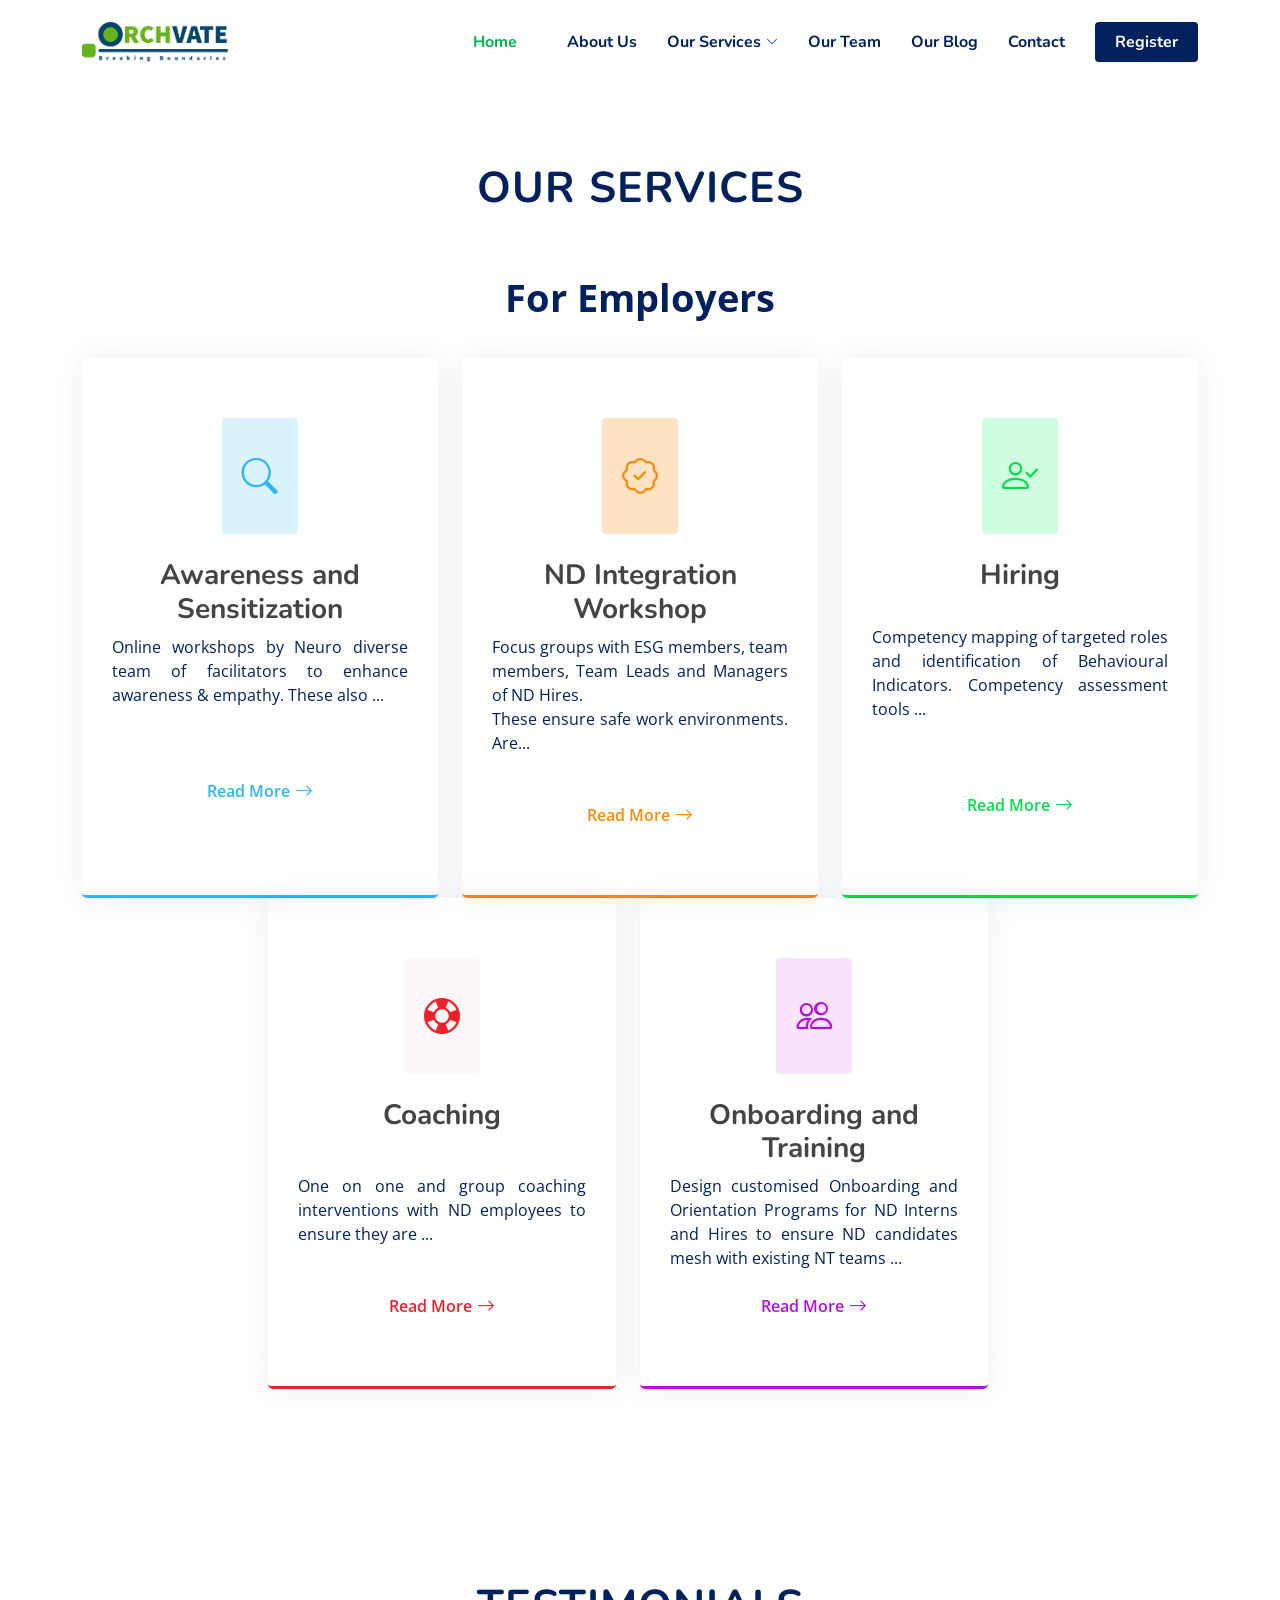
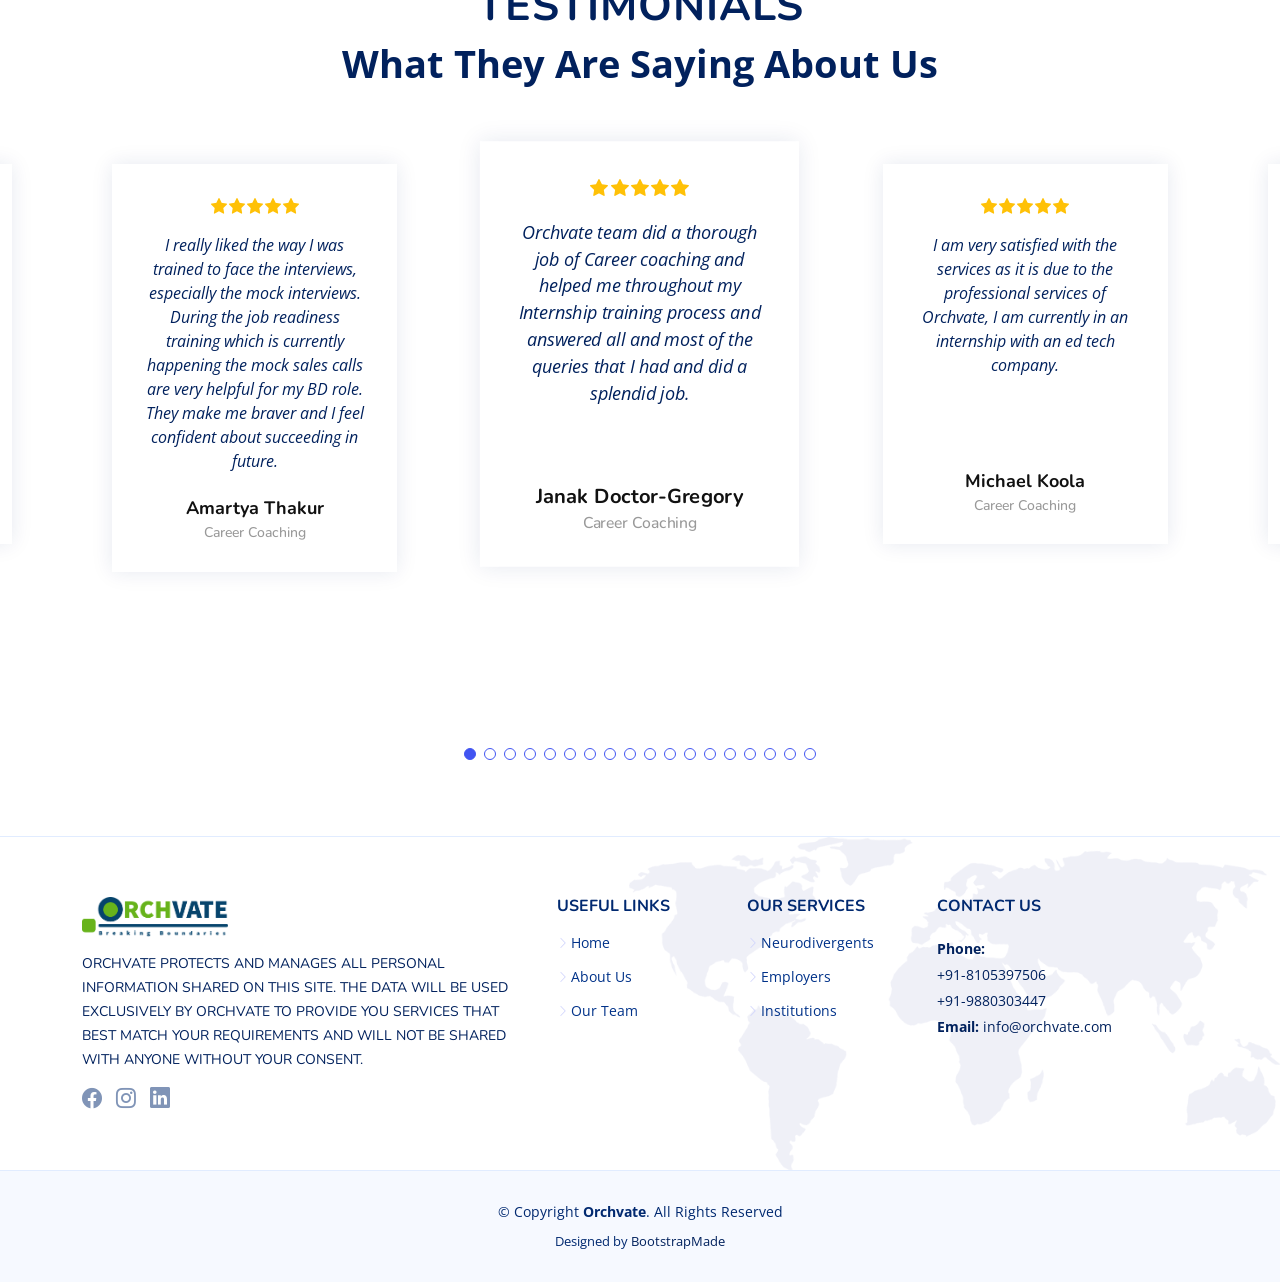
==== commit 34edb343: "Update Employers.html" ====
--- a/Employers.html
+++ b/Employers.html
@@ -56,12 +56,12 @@
     <div class="col-lg-12">
 
         <div class="modal" id="buildresume1" tabindex="-1">
-                      <div class="modal-dialog modal-xl">
+                      <div class="modal-dialog modal-lg">
                         <div class="modal-content">
                           <!--   Modal Header -->
                           
                           <div class="modal-header" >
-                            <h4 class="modal-title"><b>Employers</b></h4>
+                            <h2 class="modal-title"><b>Employers</b></h2>
                             <button class="btn-close" data-bs-dismiss="modal"></button>
                             
                           </div>
@@ -73,19 +73,22 @@
                               
                               <div class="col-lg-6">
                                 <div >
-                                  <img style="max-width: 80%;
+                                  <img style="max-width: 100%;
                                   height: auto;" src="./assets/img/Our   Services/page-4.jpg" alt="alternative">
                                 </div>
                                 <!-- end of image-container -->
                               </div>
                               <!-- end of col -->
                               <div class="col-lg-6" style="text-align: justify;">
-                                <h3>Awareness and Sensitization</h3>
+                                <h4><b>Awareness and Sensitization</b></h4>
                                
-                                <p style="font-size: x-large; color: #9c0000;">
-                                  Online workshops by Neuro diverse team of facilitators to enhance awareness & empathy through sharing of lived experiences.  
-                                </br>These include self-assessments of neurodivergent traits, and a shift to the social model, with a focus on strengths. 
-                              </br>They emphasize the “what’s in it for me” to employees and identify who would be interested in forming a core ND Employee Support Group.
+                                <p>
+                                  Online workshops by <b style="color: #02b150;">Neuro diverse </b>team of facilitators to enhance 
+                                  <b style="color: #007bb5;">awareness & empathy </b>through sharing of lived experiences.  
+                                </br>These include self-assessments of <b style="color: #02b150;">neurodivergent</b> 
+                                traits, and a shift to the social model, with a focus on strengths. 
+                              </br>They emphasize the<b style="color: #02b150;"> “what’s in it for me” 
+                              </b>to employees and identify who would be interested in forming a core <b style="color: #007bb5;">ND Employee Support Group</b>.
 
                                 </p>
                                
@@ -105,13 +108,7 @@
                             </div>
                           </div>
                           <!-- End of Modal Body -->
-                          <!--  Modal Footer -->
-                          <div class="modal-footer">
-                          <button class="btn btn-secondary " data-bs-dismiss="modal">Exit</button>
-                                             </div>
                           
-                          <!-- End of Modal Footer -->
-
 
                         </div>
                       </div>
@@ -128,12 +125,12 @@
     <div class="col-lg-12">
 
         <div class="modal" id="buildresume2" tabindex="-1">
-                      <div class="modal-dialog modal-xl">
+                      <div class="modal-dialog modal-lg">
                         <div class="modal-content">
                           <!--   Modal Header -->
                           
                           <div class="modal-header" >
-                            <h4 class="modal-title"><b>Employers</b></h4>
+                            <h2 class="modal-title"><b>Employers</b></h2>
                             <button class="btn-close" data-bs-dismiss="modal"></button>
                             
                           </div>
@@ -144,20 +141,24 @@
                               
                               <div class="col-lg-6">
                                 <div >
-                                  <img style="max-width: 80%;
+                                  <img style="max-width: 100%;
                                   height: auto;" src="./assets/img/Our   Services/page-5.jpg" alt="alternative">
                                 </div>
                                 <!-- end of image-container -->
                               </div>
                               <!-- end of col -->
                               <div class="col-lg-6 " style="text-align: justify;">
-                                <h3>ND Integration workshop</h3>
+                                <h4><b>ND Integration workshop</b></h4>
                                 
                               
                                 
-                                <p style="font-size: x-large; color: #9c0000;">Online Focus groups with ESG Members, Team Members, Team Leads and Managers of ND Hires. These ensure safe work environments. 
-                                </br>Are conducted by ND Cofacilitators. These provide existing employees the opportunity to work in neurodiverse teams on simulation projects.
-                              </br>These not only offer hands on experience of working with ND team members but also allow identification of process gaps with SOPs in place for an inclusive workplace. 
+                                <p >Online Focus groups with <b style="color: #007bb5;"> ESG Members</b>, Team Members, Team Leads and Managers of
+                                   <b style="color: #007bb5;">ND Hires</b>. These ensure safe work environments. 
+                                </br>Are conducted by <b style="color: #02b150;"> ND Cofacilitators</b>. 
+                                These provide existing employees the opportunity to work in <b style="color: #02b150;">neurodiverse </b>teams on simulation projects.
+                              </br>These not only offer hands on experience of working with <b style="color: #02b150;">ND team</b>
+                               members but also allow identification of process gaps with 
+                              <b style="color: #007bb5;">SOPs</b> in place for an <b style="color: #02b150;">inclusive</b> workplace. 
                                 </p>
                                 <div class="row gy-4">
                                   <div class="col-md-2">
@@ -176,12 +177,7 @@
                             </div>
                           </div>
                           <!-- End of Modal Body -->
-                          <!--  Modal Footer -->
-                          <div class="modal-footer">
-                          <button class="btn btn-secondary " data-bs-dismiss="modal">Exit</button>
-                                         </div>
-                          
-                          <!-- End of Modal Footer -->
+                         
 
 
                         </div>
@@ -199,12 +195,12 @@
     <div class="col-lg-12">
 
         <div class="modal" id="buildresume3" tabindex="-1">
-                      <div class="modal-dialog modal-xl">
+                      <div class="modal-dialog modal-lg">
                         <div class="modal-content">
                           <!--   Modal Header -->
                           
                           <div class="modal-header" >
-                            <h4 class="modal-title"><b>Employers</b></h4>
+                            <h2 class="modal-title"><b>Employers</b></h2>
                             <button class="btn-close" data-bs-dismiss="modal"></button>
                             
                           </div>
@@ -215,16 +211,18 @@
                               
                               <div class="col-lg-6">
                                 <div >
-                                  <img style="max-width: 80%;
+                                  <img style="max-width: 100%;
                                   height: auto;" src="./assets/img/Our   Services/page-6.jpg" alt="alternative">
                                 </div>
                                 <!-- end of image-container -->
                               </div>
                               <!-- end of col -->
                               <div class="col-lg-6" style="text-align: justify;">
-                                <h3>Hiring</h3>
-                                <p style="font-size: x-large; color: #9c0000;">Competency mapping of targeted roles and identification of Behavioural Indicators, followed by design of inclusive Job Descriptions. 
-                                </br>Competency assessment tools designed to assess and screen ND individuals. Partner with Hiring companies to customize and facilitate inclusive hiring process and identify the right fit.
+                                <h4><b>Hiring</b></h4>
+                                <p >Competency mapping of targeted roles and identification of <b style="color: #007bb5;">Behavioural Indicators</b>,
+                                   followed by design of <b style="color: #02b150;">inclusive </b>Job Descriptions. 
+                                </br>Competency assessment tools designed to assess and screen <b style="color: #02b150;">ND individuals</b>.
+                                 Partner with<b style="color: #007bb5;"> Hiring </b>companies to customize and facilitate <b style="color: #02b150;">inclusive hiring </b>process and identify the right fit.
                                 </p>
                               
                                 <div class="row gy-4">
@@ -244,12 +242,7 @@
                             </div>
                           </div>
                           <!-- End of Modal Body -->
-                          <!--  Modal Footer -->
-                          <div class="modal-footer">
-                          <button class="btn btn-secondary " data-bs-dismiss="modal">Exit</button>
-                                            </div>
                           
-                          <!-- End of Modal Footer -->
 
 
                         </div>
@@ -267,12 +260,12 @@
     <div class="col-lg-12">
 
         <div class="modal" id="buildresume4" tabindex="-1">
-                      <div class="modal-dialog modal-xl">
+                      <div class="modal-dialog modal-lg">
                         <div class="modal-content">
                           <!--   Modal Header -->
                           
                           <div class="modal-header" >
-                            <h4 class="modal-title"><b>Employers</b></h4>
+                            <h2 class="modal-title"><b>Employers</b></h2>
                             <button class="btn-close" data-bs-dismiss="modal"></button>
                             
                           </div>
@@ -283,16 +276,20 @@
                               
                               <div class="col-lg-6">
                                 <div >
-                                  <img style="max-width: 80%;
+                                  <img style="max-width: 100%;
                                   height: auto;" src="./assets/img/Our   Services/page-7.jpg" alt="alternative">
                                 </div>
                                 <!-- end of image-container -->
                               </div>
                               <!-- end of col -->
                               <div class="col-lg-6" style="text-align: justify;">
-                                <h3>Coaching</h3>
-                                <p style="font-size: x-large; color: #9c0000;">One on one and group coaching interventions with ND and NT employees to ensure all members are able to contribute to their fullest potential enabling win-win situations for all stakeholders.
-                                </br>Individual Development Plans are laid down for ND employees, progress reviewed, and feedback is shared with employees and their managers.
+                                <h4><b>Coaching</b></h4>
+                                <p >One on one and group coaching interventions with<b style="color: #02b150;"> ND</b> and 
+                                  <b style="color: #02b150;">NT</b> employees to ensure all members are able to contribute 
+                                  to their fullest potential enabling <b style="color: #007bb5;">win-win</b> situations for all 
+                                  <b style="color: #007bb5;">stakeholders</b>.
+                                </br>Individual Development Plans are laid down for <b style="color: #02b150;">ND employees</b>, 
+                                progress reviewed, and feedback is shared with employees and their managers.
                                 </p>
                               
                                 <div class="row gy-4">
@@ -313,12 +310,7 @@
                             </div>
                           </div>
                           <!-- End of Modal Body -->
-                          <!--  Modal Footer -->
-                          <div class="modal-footer">
-                          <button class="btn btn-secondary " data-bs-dismiss="modal">Exit</button>
-                                                  </div>
                           
-                          <!-- End of Modal Footer -->
 
 
                         </div>
@@ -336,12 +328,12 @@
     <div class="col-lg-12">
 
         <div class="modal" id="buildresume5" tabindex="-1">
-                      <div class="modal-dialog modal-xl">
+                      <div class="modal-dialog modal-lg">
                         <div class="modal-content">
                           <!--   Modal Header -->
                           
                           <div class="modal-header" >
-                            <h4 class="modal-title"><b>Employers</b></h4>
+                            <h2 class="modal-title"><b>Employers</b></h2>
                             <button class="btn-close" data-bs-dismiss="modal"></button>
                             
                           </div>
@@ -352,16 +344,20 @@
                               
                               <div class="col-lg-6">
                                 <div >
-                                  <img style="max-width: 80%;
+                                  <img style="max-width: 100%;
                                   height: auto;" src="./assets/img/Our   Services/page-8.jpg" alt="alternative">
                                 </div>
                                 <!-- end of image-container -->
                               </div>
                               <!-- end of col -->
                               <div class="col-lg-6" style="text-align: justify;">
-                                <h3>Onboarding and Training</h3>
-                                <p style="font-size: x-large; color: #9c0000;">Design customised Onboarding and Orientation Programs for ND Interns and Hires to ensure ND candidates mesh with existing NT teams.
-                                </br>Cofacilitate the modules with HR and Team Managers to ensure sessions are well received and understood, and support ND members on training assignments to ensure they meet the employer expectations.
+                                <h4><b>Onboarding and Training</b></h4>
+                                <p >Design customised <b style="color: #007bb5;">Onboarding</b> and <b style="color: #007bb5;">Orientation</b> Programs for
+                                  <b style="color: #02b150;">ND Interns</b> and <b style="color: #007bb5;">Hires</b> to ensure 
+                                  <b style="color: #02b150;">ND candidates</b> mesh with existing <b style="color: #02b150;">NT teams</b>.
+                                </br>Cofacilitate the modules with HR and Team Managers to ensure sessions are well received and understood, and support 
+                                <b style="color: #02b150;">ND members</b> on training assignments to ensure they meet the <b style="color: #007bb5;">employer</b>
+                                 expectations.
                                 </p>
                               
                                 
@@ -382,12 +378,7 @@
                             </div>
                           </div>
                           <!-- End of Modal Body -->
-                          <!--  Modal Footer -->
-                          <div class="modal-footer">
-                          <button class="btn btn-secondary " data-bs-dismiss="modal">Exit</button>
-                                                </div>
                           
-                          <!-- End of Modal Footer -->
 
 
                         </div>
@@ -431,7 +422,7 @@
         ><span>Our Services</span> <i class="bi bi-chevron-down"></i
       ></a>
       <ul>
-        <li><a href="https://rahullrajesh.github.io/webtest-update-1/Neurodivergents.html">Neurodivergent</a></li>
+        <li><a href="https://rahullrajesh.github.io/webtest-update-1/Neurodivergents.html">Neurodivergents</a></li>
         
         <li><a href="https://rahullrajesh.github.io/webtest-update-1/Employers.html">Employers</a></li>
         <li><a href="https://rahullrajesh.github.io/webtest-update-1/Institutions.html">Institutions</a></li>
@@ -473,7 +464,7 @@
                     <h3>Awareness and Sensitization</br></h3>
                     <p style="text-align:justify">Online workshops by Neuro diverse team of facilitators to enhance awareness & empathy. These also ...
                     </p></br>
-                    
+                  </br>
                    
                     <a class="read-more" data-bs-target="#buildresume1" data-bs-toggle="modal" ><span>Read More</span> <i class="bi bi-arrow-right"></i
                       ></a>
@@ -488,10 +479,10 @@
                 >
                   <div class="service-box orange">
                     <i class="bi bi-patch-check icon"></i>
-                    <h3>ND Integration workshop</br></br></h3>
+                    <h3>ND Integration </br> Workshop</h3>
                     <p style="text-align:justify">
                       Focus groups with ESG members, team members, Team Leads and Managers of ND Hires. 
-                    </br>These ensure safe work environments. Are... </br>
+                    </br>These ensure safe work environments. Are... </br></br>
                      
                       
                     
@@ -515,7 +506,7 @@
                     <i class="bi bi-person-check icon"></i>
                     <h3>Hiring</h3>
                     <p style="text-align: justify;"></br>Competency mapping of targeted roles and identification of Behavioural Indicators. Competency assessment tools  ...</br></br></p>
-                  
+                  </br>
                     <a class="read-more" data-bs-target="#buildresume3" data-bs-toggle="modal" ><span>Read More</span> <i class="bi bi-arrow-right"></i
                       ></a>
                   </div>
@@ -532,7 +523,7 @@
                 >
                   <div class="service-box red">
                     <i class="bi bi-life-preserver icon"></i>
-                    <h3>Coaching</h3>
+                    <h3>Coaching</br></br></h3>
                     <p style="text-align: justify;">One on one and group coaching interventions with ND employees to ensure they are ...</br></br></p>
                    
                     <a class="read-more" data-bs-target="#buildresume4" data-bs-toggle="modal" ><span>Read More</span> <i class="bi bi-arrow-right"></i
@@ -546,8 +537,8 @@
                 >
                   <div class="service-box purple">
                     <i class="bi bi-people icon"></i>
-                    <h3>Onboarding and Training</h3>
-                    <p style="text-align: justify;">Design customised Onboarding and Orientation Programs for ND Interns and Hires to ensure ND candidates mesh with existing NT teams ...</br></br></p>
+                    <h3>Onboarding and </br> Training</h3>
+                    <p style="text-align: justify;">Design customised Onboarding and Orientation Programs for ND Interns and Hires to ensure ND candidates mesh with existing NT teams ...</p>
                    
                     <a class="read-more" data-bs-target="#buildresume5" data-bs-toggle="modal" ><span>Read More</span> <i class="bi bi-arrow-right"></i
                       ></a>
@@ -567,100 +558,314 @@
           </section>
       <!-- ======= end of Employers Services Section ======= -->
                 <!-- ======= Testimonials Section ======= -->
-    <section id="testimonials" class="testimonials">
+                <section id="testimonials" class="testimonials">
       
-      <div class="container" data-aos="fade-up">
-
-        <header class="section-header">
-          <h2>Testimonials</h2>
-          <p>What they are saying about us</p>
-        </header>
-
-        <div class="testimonials-slider swiper" data-aos="fade-up" data-aos-delay="200">
-          <div class="swiper-wrapper">
-
-            <div class="swiper-slide">
-              <div class="testimonial-item">
-                <div class="stars">
-                  <i class="bi bi-star-fill"></i><i class="bi bi-star-fill"></i><i class="bi bi-star-fill"></i><i class="bi bi-star-fill"></i><i class="bi bi-star-fill"></i>
-                </div>
-                <p>
-                  I really liked the way I was trained to face the interviews, especially the mock interviews. During the job readiness training which is currently happening the mock sales calls are very helpful for my BD role. They make me braver and I feel confident about succeeding in future.                </p>
-                <div >
-                  
-                  <h3>Amartya Thakur</h3>
-                  <h4>Career Coaching</h4>
-                </div>
-              </div>
-            </div><!-- End testimonial item -->
-
-            <div class="swiper-slide">
-              <div class="testimonial-item">
-                <div class="stars">
-                  <i class="bi bi-star-fill"></i><i class="bi bi-star-fill"></i><i class="bi bi-star-fill"></i><i class="bi bi-star-fill"></i><i class="bi bi-star-fill"></i>
-                </div>
-                <p>
-                  Orchvate team did a thorough job of Career coaching and helped me throughout my Internship training process and answered all and most of the queries that I had and did a splendid job.                </p>
-                <div >
-                  
-                  <h3>Janak Doctor-Gregory</h3>
-                  <h4>Career Coaching</h4>
-                </div>
-              </div>
-            </div><!-- End testimonial item -->
-
-            <div class="swiper-slide">
-              <div class="testimonial-item">
-                <div class="stars">
-                  <i class="bi bi-star-fill"></i><i class="bi bi-star-fill"></i><i class="bi bi-star-fill"></i><i class="bi bi-star-fill"></i><i class="bi bi-star-fill"></i>
-                </div>
-                <p>
-                  I am very satisfied with the services as it is due to the professional services of Orchvate, I am currently in an internship with an ed tech company.                </p>
-                <div >
-                  
-                  <h3>Michael Jerome Koola</h3>
-                  <h4>Career Coaching</h4>
-                </div>
-              </div>
-            </div><!-- End testimonial item -->
-
-            <div class="swiper-slide">
-              <div class="testimonial-item">
-                <div class="stars">
-                  <i class="bi bi-star-fill"></i><i class="bi bi-star-fill"></i><i class="bi bi-star-fill"></i><i class="bi bi-star-fill"></i><i class="bi bi-star-fill"></i>
-                </div>
-                <p>
-                  I really liked the way I was trained to face the interviews, especially the mock interviews. During the job readiness training which is currently happening the mock sales calls are very helpful for my BD role. They make me braver and I feel confident about succeeding in future.                </p>
-                <div>
-                  
-                  <h3>Amartya Thakur</h3>
-                  <h4>Career Coaching</h4>
-                </div>
-              </div>
-            </div><!-- End testimonial item -->
-
-            <div class="swiper-slide">
-              <div class="testimonial-item">
-                <div class="stars">
-                  <i class="bi bi-star-fill"></i><i class="bi bi-star-fill"></i><i class="bi bi-star-fill"></i><i class="bi bi-star-fill"></i><i class="bi bi-star-fill"></i>
-                </div>
-                <p>
-                  Orchvate team did a thorough job of Career coaching and helped me throughout my Internship training process and answered all and most of the queries that I had and did a splendid job.                </p>
-                <div>
-                 
-                  <h3>Janak Doctor-Gregory</h3>
-                  <h4>Career Coaching</h4>
-                </div>
-              </div>
-            </div><!-- End testimonial item -->
-
-          </div>
-          <div class="swiper-pagination"></div>
-        </div>
-
-      </div>
-
-    </section><!-- End Testimonials Section -->
+                  <div class="container" data-aos="fade-up">
+            
+                    <header class="section-header">
+                      <h2>Testimonials</h2>
+                      <p>What They Are Saying About Us</p>
+                    </header>
+            
+                    <div class="testimonials-slider swiper" data-aos="fade-up" data-aos-delay="200">
+                      <div class="swiper-wrapper">
+                        <!--Career coaching-->
+                        <div class="swiper-slide">
+                          <div class="testimonial-item">
+                            <div class="stars">
+                              <i class="bi bi-star-fill"></i><i class="bi bi-star-fill"></i><i class="bi bi-star-fill"></i><i class="bi bi-star-fill"></i><i class="bi bi-star-fill"></i>
+                            </div>
+                            <p>
+                              I really liked the way I was trained to face the interviews, especially the mock interviews. During the job readiness training which is currently happening the mock sales calls are very helpful for my BD role. They make me braver and I feel confident about succeeding in future.                </p>
+                              <div class="profile mt-auto">
+                              
+                              <h3>Amartya Thakur</h3>
+                              <h4>Career Coaching</h4>
+                            </div>
+                          </div>
+                        </div><!-- End testimonial item -->
+            
+                        <div class="swiper-slide">
+                          <div class="testimonial-item">
+                            <div class="stars">
+                              <i class="bi bi-star-fill"></i><i class="bi bi-star-fill"></i><i class="bi bi-star-fill"></i><i class="bi bi-star-fill"></i><i class="bi bi-star-fill"></i>
+                            </div>
+                            <p>
+                              Orchvate team did a thorough job of Career coaching and helped me throughout my Internship training process and answered all and most of the queries that I had and did a splendid job.                </p>
+                              <div class="profile mt-auto">
+                              
+                              <h3>Janak Doctor-Gregory</h3>
+                              <h4>Career Coaching</h4>
+                            </div>
+                          </div>
+                        </div><!-- End testimonial item -->
+            
+                        <div class="swiper-slide">
+                          <div class="testimonial-item">
+                            <div class="stars">
+                              <i class="bi bi-star-fill"></i><i class="bi bi-star-fill"></i><i class="bi bi-star-fill"></i><i class="bi bi-star-fill"></i><i class="bi bi-star-fill"></i>
+                            </div>
+                            <p>
+                              I am very satisfied with the services as it is due to the professional services of Orchvate, I am currently in an internship with an ed tech company.                </p>
+                              <div class="profile mt-auto">
+                              
+                              <h3>Michael Koola</h3>
+                              <h4>Career Coaching</h4>
+                            </div>
+                          </div>
+                        </div><!-- End testimonial item -->
+            
+                        <div class="swiper-slide">
+                          <div class="testimonial-item">
+                            <div class="stars">
+                              <i class="bi bi-star-fill"></i><i class="bi bi-star-fill"></i><i class="bi bi-star-fill"></i><i class="bi bi-star-fill"></i><i class="bi bi-star-fill"></i>
+                            </div>
+                            <p>
+                              The Orchvate team was with me on every step and helped me with everything which made me feel very supported and comfortable               
+                                   </p>
+                              <div class="profile mt-auto">
+                              
+                              <h3>Osheen Malik</h3>
+                              <h4>Career Coaching</h4>
+                            </div>
+                          </div>
+                        </div><!-- End testimonial item -->
+            
+                        <div class="swiper-slide">
+                          <div class="testimonial-item">
+                            <div class="stars">
+                              <i class="bi bi-star-fill"></i><i class="bi bi-star-fill"></i><i class="bi bi-star-fill"></i><i class="bi bi-star-fill"></i><i class="bi bi-star-fill"></i>
+                            </div>
+                            <p>
+                             Career Coaching that you provided was another great example of making candidates confident of facing corporate world .
+                              Your guidance has worked wonders, generated lot of confidence in the candidates to face professional interview process.
+                               To me it is an important skill, which will help them forever, on how to prepare and face the interview. Great work !                </p>
+                              <div class="profile mt-auto">
+                             
+                              <h3>Rinku and Sanjay Sood. Parents of neurodiverse individual.</h3>
+                              <h4>Career Coaching</h4>
+                            </div>
+                          </div>
+                        </div><!-- End testimonial item -->
+                        <div class="swiper-slide">
+                          <div class="testimonial-item">
+                            <div class="stars">
+                              <i class="bi bi-star-fill"></i><i class="bi bi-star-fill"></i><i class="bi bi-star-fill"></i><i class="bi bi-star-fill"></i><i class="bi bi-star-fill"></i>
+                            </div>
+                            <p>
+                              It is good. Orchvate Team was very patient..kind and gave enough space rather than judging me like neurotypicals would.. 
+                              understood my insecurities and fears and atleast respecting them unknowingly.               
+                                   </p>
+                              <div class="profile mt-auto">
+                              
+                              <h3>Keshav Porwal</h3>
+                              <h4>Career Coaching</h4>
+                            </div>
+                          </div>
+                        </div><!-- End testimonial item -->
+                        <!--Resume Building-->
+                        <div class="swiper-slide">
+                          <div class="testimonial-item">
+                            <div class="stars">
+                              <i class="bi bi-star-fill"></i><i class="bi bi-star-fill"></i><i class="bi bi-star-fill"></i><i class="bi bi-star-fill"></i><i class="bi bi-star-fill"></i>
+                            </div>
+                            <p>
+                               I liked the way it has been designed with the dual colour combination.
+                               The resume made me feel important. It has all the information whatever I have done during school or college
+                                – both academic and non-academic achievements; it covers all the research projects related to automobiles that I did for my own clients.              </p>
+                              <div class="profile mt-auto">
+                             
+                              <h3>Amartya Thakur</h3>
+                              <h4>Resume Building</h4>
+                            </div>
+                          </div>
+                        </div><!-- End testimonial item --> 
+                        <div class="swiper-slide">
+                          <div class="testimonial-item">
+                            <div class="stars">
+                              <i class="bi bi-star-fill"></i><i class="bi bi-star-fill"></i><i class="bi bi-star-fill"></i><i class="bi bi-star-fill"></i><i class="bi bi-star-fill"></i>
+                            </div>
+                            <p>
+                              I really liked the way I was trained to face the interviews, especially the mock interviews. During the job readiness training which is currently happening the mock sales calls are very helpful for my BD role. They make me braver and I feel confident about succeeding in future.                </p>
+                              <div class="profile mt-auto">
+                              
+                              <h3>Amartya Thakur</h3>
+                              <h4>Resume Building</h4>
+                            </div>
+                          </div>
+                        </div><!-- End testimonial item -->
+            
+                        <div class="swiper-slide">
+                          <div class="testimonial-item">
+                            <div class="stars">
+                              <i class="bi bi-star-fill"></i><i class="bi bi-star-fill"></i><i class="bi bi-star-fill"></i><i class="bi bi-star-fill"></i><i class="bi bi-star-fill"></i>
+                            </div>
+                            <p>
+                              Orchvate team did a thorough job of Career coaching and helped me throughout my Internship training process and answered all and most of the queries that I had and did a splendid job.                </p>
+                              <div class="profile mt-auto">
+                              
+                              <h3>Janak Doctor-Gregory</h3>
+                              <h4>Resume Building</h4>
+                            </div>
+                          </div>
+                        </div><!-- End testimonial item -->
+            
+                        <div class="swiper-slide">
+                          <div class="testimonial-item">
+                            <div class="stars">
+                              <i class="bi bi-star-fill"></i><i class="bi bi-star-fill"></i><i class="bi bi-star-fill"></i><i class="bi bi-star-fill"></i><i class="bi bi-star-fill"></i>
+                            </div>
+                            <p>
+                              I am very satisfied with the services as it is due to the professional services of Orchvate, I am currently in an internship with an ed tech company.                </p>
+                              <div class="profile mt-auto">
+                              
+                              <h3>Michael Koola</h3>
+                              <h4>Resume Building</h4>
+                            </div>
+                          </div>
+                        </div><!-- End testimonial item -->
+            
+                        <div class="swiper-slide">
+                          <div class="testimonial-item">
+                            <div class="stars">
+                              <i class="bi bi-star-fill"></i><i class="bi bi-star-fill"></i><i class="bi bi-star-fill"></i><i class="bi bi-star-fill"></i><i class="bi bi-star-fill"></i>
+                            </div>
+                            <p>
+                              The Orchvate team was with me on every step and helped me with everything which made me feel very supported and comfortable               
+                                   </p>
+                              <div class="profile mt-auto">
+                              
+                              <h3>Osheen Malik</h3>
+                              <h4>Resume Building</h4>
+                            </div>
+                          </div>
+                        </div><!-- End testimonial item -->
+            
+                        <div class="swiper-slide">
+                          <div class="testimonial-item">
+                            <div class="stars">
+                              <i class="bi bi-star-fill"></i><i class="bi bi-star-fill"></i><i class="bi bi-star-fill"></i><i class="bi bi-star-fill"></i><i class="bi bi-star-fill"></i>
+                            </div>
+                            <p>
+                             Career Coaching that you provided was another great example of making candidates confident of facing corporate world .
+                              Your guidance has worked wonders, generated lot of confidence in the candidates to face professional interview process.
+                               To me it is an important skill, which will help them forever, on how to prepare and face the interview. Great work !                </p>
+                              <div class="profile mt-auto">
+                             
+                              <h3>Rinku and Sanjay Sood. Parents of neurodiverse individual.</h3>
+                              <h4>Resume Building</h4>
+                            </div>
+                          </div>
+                        </div><!-- End testimonial item -->
+                        <!--Awareness and Sensitization Program-->
+                        <div class="swiper-slide">
+                          <div class="testimonial-item">
+                            <div class="stars">
+                              <i class="bi bi-star-fill"></i><i class="bi bi-star-fill"></i><i class="bi bi-star-fill"></i><i class="bi bi-star-fill"></i><i class="bi bi-star-fill"></i>
+                            </div>
+                            <p>
+                              It is good. Orchvate Team was very patient..kind and gave enough space rather than judging me like neurotypicals would.. 
+                              understood my insecurities and fears and atleast respecting them unknowingly.               
+                                   </p>
+                              <div class="profile mt-auto">
+                              
+                              <h3>Keshav Porwal</h3>
+                              <h4>Awareness and Sensitization Program</h4>
+                            </div>
+                          </div>
+                        </div><!-- End testimonial item -->
+                        <div class="swiper-slide">
+                          <div class="testimonial-item">
+                            <div class="stars">
+                              <i class="bi bi-star-fill"></i><i class="bi bi-star-fill"></i><i class="bi bi-star-fill"></i><i class="bi bi-star-fill"></i><i class="bi bi-star-fill"></i>
+                            </div>
+                            <p>
+                              I really liked the way I was trained to face the interviews, especially the mock interviews. During the job readiness training which is currently happening the mock sales calls are very helpful for my BD role. They make me braver and I feel confident about succeeding in future.                </p>
+                              <div class="profile mt-auto">
+                              
+                              <h3>Amartya Thakur</h3>
+                              <h4>Awareness and Sensitization Program</h4>
+                            </div>
+                          </div>
+                        </div><!-- End testimonial item -->
+            
+                        <div class="swiper-slide">
+                          <div class="testimonial-item">
+                            <div class="stars">
+                              <i class="bi bi-star-fill"></i><i class="bi bi-star-fill"></i><i class="bi bi-star-fill"></i><i class="bi bi-star-fill"></i><i class="bi bi-star-fill"></i>
+                            </div>
+                            <p>
+                              Orchvate team did a thorough job of Career coaching and helped me throughout my Internship training process and answered all and most of the queries that I had and did a splendid job.                </p>
+                              <div class="profile mt-auto">
+                              
+                              <h3>Janak Doctor-Gregory</h3>
+                              <h4>Awareness and Sensitization Program</h4>
+                            </div>
+                          </div>
+                        </div><!-- End testimonial item -->
+                        <!--ND Integration Workshop-->
+                        <div class="swiper-slide">
+                          <div class="testimonial-item">
+                            <div class="stars">
+                              <i class="bi bi-star-fill"></i><i class="bi bi-star-fill"></i><i class="bi bi-star-fill"></i><i class="bi bi-star-fill"></i><i class="bi bi-star-fill"></i>
+                            </div>
+                            <p>
+                                As an intern I was upfront and proactive. I used to approach my buddy and mentor each day with a good morning, 
+                                asking for updates and offering help. I expected the same from the new ND team member. 
+                                It was an eye opener for me that each person is unique and that needs to be respected. 
+                                Person remotely working and not being upfront is a style different from mine. 
+                                I have now started viewing situations from others’ perspectives, not just mine.                 </p>
+                              <div class="profile mt-auto">
+                              
+                              <h3>Chanchal</h3>
+                              <h4>ND Integration Workshop</h4>
+                            </div>
+                          </div>
+                        </div><!-- End testimonial item -->
+            
+                        <div class="swiper-slide">
+                          <div class="testimonial-item">
+                            <div class="stars">
+                              <i class="bi bi-star-fill"></i><i class="bi bi-star-fill"></i><i class="bi bi-star-fill"></i><i class="bi bi-star-fill"></i><i class="bi bi-star-fill"></i>
+                            </div>
+                            <p>
+                              I had been able to build a bond with the ND team member. He was able to comprehend the project requirement and the team’s expectations. 
+                              He was also very eager to learn and committed to deliver. In fact there was a time when he had reached out to me and
+                               I was unable to give him time as I was traveling.               
+                                   </p>
+                              <div class="profile mt-auto">
+                              
+                              <h3>Shubham</h3>
+                              <h4>ND Integration Workshop</h4>
+                            </div>
+                          </div>
+                        </div><!-- End testimonial item -->
+            
+                        <div class="swiper-slide">
+                          <div class="testimonial-item">
+                            <div class="stars">
+                              <i class="bi bi-star-fill"></i><i class="bi bi-star-fill"></i><i class="bi bi-star-fill"></i><i class="bi bi-star-fill"></i><i class="bi bi-star-fill"></i>
+                            </div>
+                            <p>
+                              3.	Realized that certain things that we tend to otherwise overlook could matter so much.
+                               Time commitments and clear communication ensuring no ambiguity was essential not just for
+                                them, but for me as well as for our project.               </p>
+                              <div class="profile mt-auto">
+                             
+                              <h3>Ayushika</h3>
+                              <h4>ND Integration Workshop</h4>
+                            </div>
+                          </div>
+                        </div><!-- End testimonial item -->
+                                                                  
+            
+                      </div>
+                      <div class="swiper-pagination"></div>
+                    </div>
+            
+                  </div>
+            
+                </section><!-- End Testimonials Section -->
      
 
   
@@ -699,7 +904,7 @@
                   <i class="bi bi-chevron-right"></i> <a href="./index.html">Home</a>
                 </li>
                 <li>
-                  <i class="bi bi-chevron-right"></i> <a href="https://rahullrajesh.github.io/webtest-update-1/#about">About us</a>
+                  <i class="bi bi-chevron-right"></i> <a href="https://rahullrajesh.github.io/webtest-update-1/#about">About Us</a>
                 </li>
                 
                 <li>
@@ -722,7 +927,7 @@
                   <a href="https://rahullrajesh.github.iowebtest-update-1/Employers.html" target="_blank">Employers</a>
                 </li>
                 <li>
-                  <i class="bi bi-chevron-right"></i> <a href="https://rahullrajesh.github.io/webtest-update-1/Institutions.html" target="_blank">Institution</a>
+                  <i class="bi bi-chevron-right"></i> <a href="https://rahullrajesh.github.io/webtest-update-1/Institutions.html" target="_blank">Institutions</a>
                 </li>
                 
               </ul>
